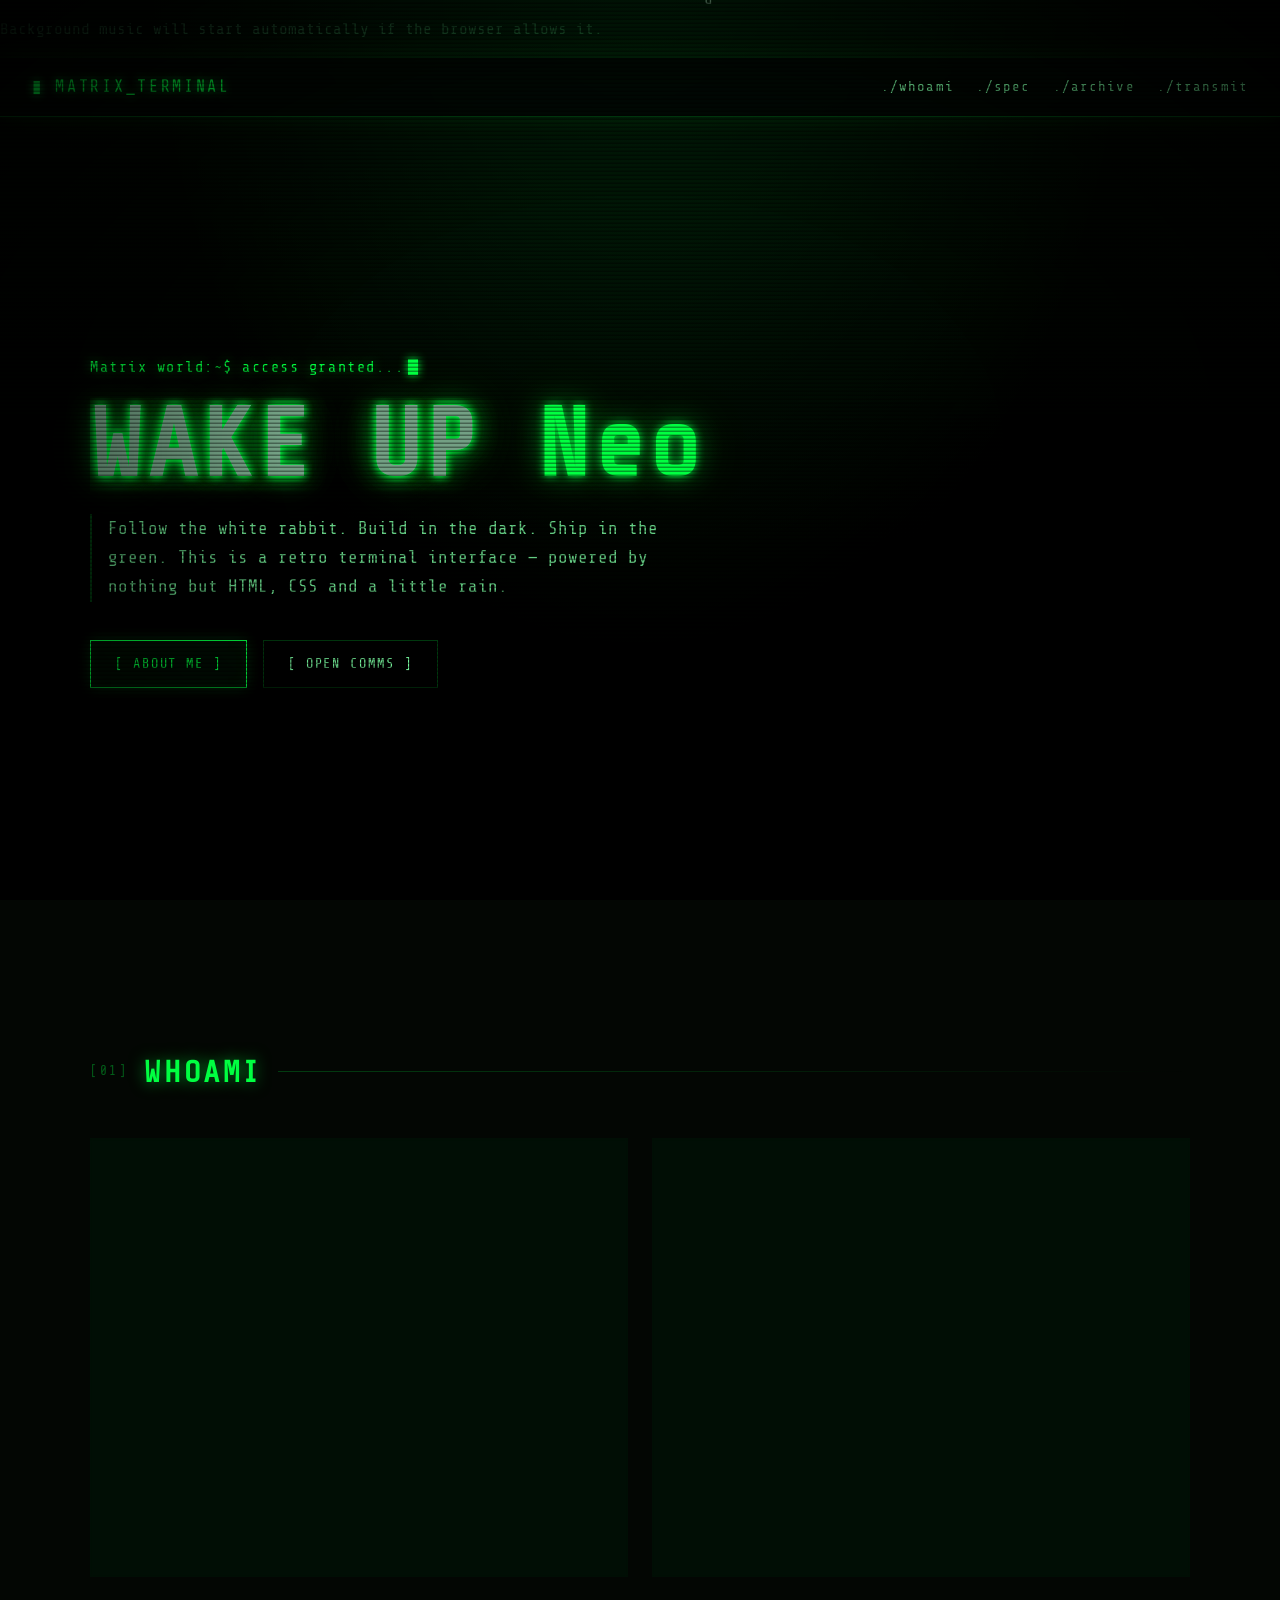
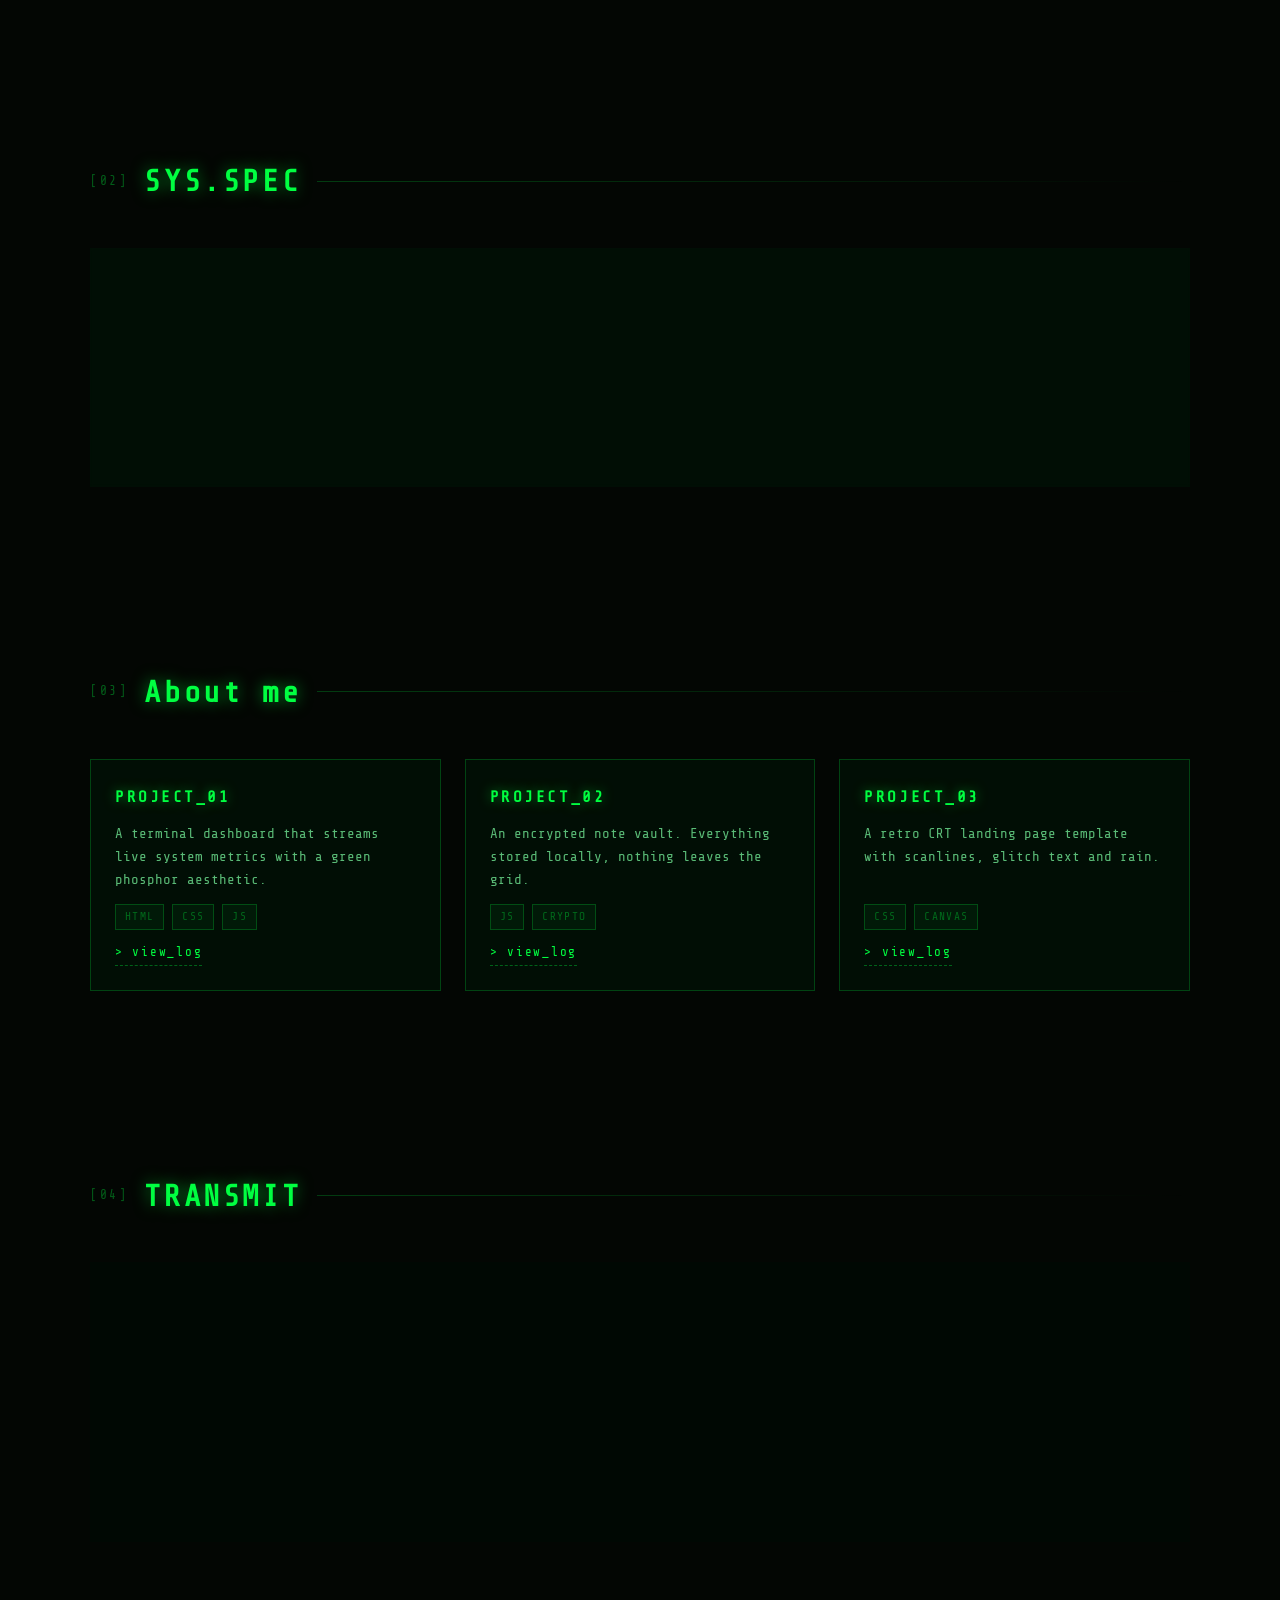
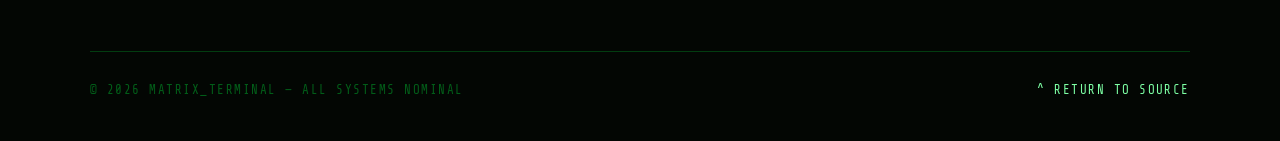
==== index.html @ be599931 "Update personal narrative in index.html" ====
<!DOCTYPE html>
<html lang="en">
<head>
<meta charset="UTF-8" />
<meta name="viewport" content="width=device-width, initial-scale=1.0" />
<title>MATRIX_TERMINAL // SYS.ROOT</title>
<meta name="description" content="Retro green-on-black terminal style website." />
<link rel="icon" href="assets/favicon.png" type="image/png" />

<!-- Optional retro font. Remove this line if you want zero external requests. -->
<link rel="preconnect" href="https://fonts.googleapis.com">
<link rel="preconnect" href="https://fonts.gstatic.com" crossorigin>
<link href="https://fonts.googleapis.com/css2?family=Share+Tech+Mono&display=swap" rel="stylesheet">

<style>
/* ============================================================
   1. VARIABLES  —  EDIT THESE
   ============================================================ */
:root{
  --green:        #00ff41;   /* main neon green                */
  --green-soft:   #7dffa4;   /* body text green                */
  --green-dim:    rgba(0, 255, 65, .35);
  --line:         rgba(0, 255, 65, .22);
  --black:        #030603;
  --panel:        rgba(0, 22, 8, .55);

  --font: "Share Tech Mono", "Courier New", ui-monospace, monospace;

  /* === YOUR BACKGROUND IMAGE (asset folder) === */
  --bg-image: url("assets/background.jpg");
}

/* ============================================================
   2. RESET / BASE
   ============================================================ */
*, *::before, *::after{ box-sizing: border-box; }

html{
  scroll-behavior: smooth;
  background: var(--black);
}

body{
  margin: 0;
  min-height: 100vh;
  font-family: var(--font);
  font-size: 16px;
  line-height: 1.65;
  color: var(--green-soft);
  background: var(--black);
  overflow-x: hidden;
  -webkit-font-smoothing: antialiased;
}

img{ max-width: 100%; display: block; }

a{ color: var(--green); text-decoration: none; }

::selection{
  background: var(--green);
  color: #001b06;
  text-shadow: none;
}

/* Scrollbar */
::-webkit-scrollbar{ width: 10px; }
::-webkit-scrollbar-track{ background: #010401; }
::-webkit-scrollbar-thumb{
  background: var(--green-dim);
  border: 1px solid var(--line);
}
::-webkit-scrollbar-thumb:hover{ background: var(--green); }

/* ============================================================
   3. BACKGROUND LAYERS
   ============================================================ */
.bg-image{
  position: fixed;
  inset: 0;
  z-index: 0;
  pointer-events: none;
  background: var(--bg-image) center center / cover no-repeat;
  opacity: .38;
  filter: grayscale(.35) brightness(.8) contrast(1.1);
}

.bg-tint{
  position: fixed;
  inset: 0;
  z-index: 0;
  pointer-events: none;
  background:
    radial-gradient(ellipse at 50% -10%, rgba(0,255,65,.12), transparent 55%),
    linear-gradient(180deg, rgba(0,12,4,.70) 0%, rgba(0,0,0,.88) 60%, #000 100%);
}

#matrix{
  position: fixed;
  inset: 0;
  z-index: 0;
  pointer-events: none;
  opacity: .55;
}

/* Scanlines */
.scanlines{
  position: fixed;
  inset: 0;
  z-index: 900;
  pointer-events: none;
  background: repeating-linear-gradient(
    180deg,
    rgba(0,0,0,0)      0px,
    rgba(0,0,0,0)      2px,
    rgba(0,0,0,.38)    3px,
    rgba(0,0,0,.38)    4px
  );
  animation: flicker 7s infinite steps(1);
}

/* Vignette */
.vignette{
  position: fixed;
  inset: 0;
  z-index: 899;
  pointer-events: none;
  background: radial-gradient(ellipse at center, rgba(0,0,0,0) 40%, rgba(0,0,0,.85) 100%);
}

@keyframes flicker{
  0%, 96%, 100% { opacity: .55; }
  97%           { opacity: .38; }
  98%           { opacity: .62; }
  99%           { opacity: .45; }
}

/* ============================================================
   4. LAYOUT
   ============================================================ */
.wrap{
  width: min(1100px, 92vw);
  margin-inline: auto;
}

header, main, footer{
  position: relative;
  z-index: 2;
}

section{ padding: 90px 0; }

/* ============================================================
   5. NAV
   ============================================================ */
.nav{
  position: sticky;
  top: 0;
  z-index: 50;
  display: flex;
  align-items: center;
  justify-content: space-between;
  gap: 18px;
  flex-wrap: wrap;
  padding: 14px min(4vw, 32px);
  background: rgba(2, 8, 4, .82);
  backdrop-filter: blur(6px);
  border-bottom: 1px solid var(--line);
  box-shadow: 0 0 24px rgba(0,255,65,.10);
}

.brand{
  font-size: 1.05rem;
  letter-spacing: .16em;
  color: var(--green);
  text-shadow: 0 0 10px rgba(0,255,65,.75);
  white-space: nowrap;
}

.brand .blink{
  animation: blink 1.1s steps(1) infinite;
}
@keyframes blink{ 0%,49%{opacity:1} 50%,100%{opacity:0} }

.nav nav{
  display: flex;
  gap: 22px;
  flex-wrap: wrap;
}

.nav nav a{
  font-size: .88rem;
  letter-spacing: .08em;
  color: var(--green-soft);
  position: relative;
  padding: 3px 0;
  transition: color .2s, text-shadow .2s;
}

.nav nav a::after{
  content: "";
  position: absolute;
  left: 0; bottom: 0;
  width: 0; height: 1px;
  background: var(--green);
  box-shadow: 0 0 8px var(--green);
  transition: width .25s ease;
}

.nav nav a:hover{
  color: var(--green);
  text-shadow: 0 0 12px rgba(0,255,65,.9);
}
.nav nav a:hover::after{ width: 100%; }

/* ============================================================
   6. HERO
   ============================================================ */
.hero{
  min-height: calc(100vh - 60px);
  display: flex;
  flex-direction: column;
  justify-content: center;
  padding: 60px 0 90px;
}

.prompt{
  font-size: clamp(.8rem, 2vw, .95rem);
  letter-spacing: .1em;
  color: var(--green);
  text-shadow: 0 0 12px rgba(0,255,65,.6);
  margin: 0 0 18px;
  min-height: 1.6em;
}

.caret{
  display: inline-block;
  width: 10px;
  height: 1.05em;
  margin-left: 4px;
  vertical-align: -3px;
  background: var(--green);
  box-shadow: 0 0 10px var(--green);
  animation: blink 1s steps(1) infinite;
}

.hero h1{
  margin: 0 0 22px;
  font-size: clamp(2.6rem, 9vw, 6rem);
  line-height: .98;
  letter-spacing: .04em;
  color: var(--green);
  text-shadow:
    0 0 8px rgba(0,255,65,.9),
    0 0 28px rgba(0,255,65,.45),
    0 0 60px rgba(0,255,65,.20);
}

.hero .sub{
  max-width: 620px;
  margin: 0 0 38px;
  font-size: clamp(.95rem, 2.2vw, 1.1rem);
  color: rgba(125,255,164,.8);
  border-left: 2px solid var(--line);
  padding-left: 16px;
}

.actions{
  display: flex;
  gap: 16px;
  flex-wrap: wrap;
}

/* ============================================================
   7. GLITCH TEXT
   ============================================================ */
.glitch{
  position: relative;
  display: inline-block;
}
.glitch::before,
.glitch::after{
  content: attr(data-text);
  position: absolute;
  inset: 0;
  overflow: hidden;
  pointer-events: none;
}
.glitch::before{
  color: #00fff0;
  opacity: .55;
  animation: glitch-a 4.2s infinite steps(2, end);
}
.glitch::after{
  color: #ff2e63;
  opacity: .45;
  animation: glitch-b 3.4s infinite steps(2, end);
}

@keyframes glitch-a{
  0%, 88%, 100%{ clip-path: inset(0 0 100% 0); transform: translate(0,0); }
  89%{ clip-path: inset(10% 0 62% 0); transform: translate(-3px, -1px); }
  92%{ clip-path: inset(48% 0 30% 0); transform: translate(3px, 1px); }
  95%{ clip-path: inset(72% 0 8% 0);  transform: translate(-2px, 0); }
}
@keyframes glitch-b{
  0%, 84%, 100%{ clip-path: inset(100% 0 0 0); transform: translate(0,0); }
  85%{ clip-path: inset(24% 0 52% 0); transform: translate(3px, 1px); }
  90%{ clip-path: inset(60% 0 22% 0); transform: translate(-3px, -1px); }
  94%{ clip-path: inset(38% 0 42% 0); transform: translate(2px, 1px); }
}

/* ============================================================
   8. BUTTONS
   ============================================================ */
.btn{
  display: inline-block;
  padding: 12px 24px;
  font-family: inherit;
  font-size: .85rem;
  letter-spacing: .14em;
  text-transform: uppercase;
  color: var(--green);
  background: rgba(0,255,65,.05);
  border: 1px solid var(--green);
  box-shadow: 0 0 14px rgba(0,255,65,.18), inset 0 0 14px rgba(0,255,65,.06);
  cursor: pointer;
  transition: background .18s, color .18s, box-shadow .18s, transform .18s;
}
.btn:hover{
  background: var(--green);
  color: #001b06;
  box-shadow: 0 0 26px rgba(0,255,65,.85), 0 0 60px rgba(0,255,65,.35);
  transform: translateY(-2px);
}
.btn:active{ transform: translateY(0); }

.btn-ghost{
  border-color: var(--line);
  color: var(--green-soft);
  background: transparent;
  box-shadow: none;
}
.btn-ghost:hover{
  background: transparent;
  color: var(--green);
  border-color: var(--green);
  box-shadow: 0 0 18px rgba(0,255,65,.35);
}

/* ============================================================
   9. SECTION HEADINGS
   ============================================================ */
.sec-head{
  display: flex;
  align-items: center;
  gap: 16px;
  margin-bottom: 42px;
}

.sec-head h2{
  margin: 0;
  font-size: clamp(1.3rem, 3.5vw, 1.9rem);
  letter-spacing: .12em;
  color: var(--green);
  text-shadow: 0 0 16px rgba(0,255,65,.55);
  white-space: nowrap;
}

.sec-head::after{
  content: "";
  flex: 1;
  height: 1px;
  background: linear-gradient(90deg, var(--line), transparent);
}

.sec-head .idx{
  font-size: .8rem;
  color: var(--green-dim);
  letter-spacing: .2em;
}

/* ============================================================
   10. PANELS / CARDS
   ============================================================ */
.panel{
  background: var(--panel);
  border: 1px solid var(--line);
  padding: 26px 28px;
  position: relative;
  backdrop-filter: blur(2px);
  transition: border-color .25s, box-shadow .25s, transform .25s;
}

.panel::before{
  content: "";
  position: absolute;
  top: -1px; left: -1px;
  width: 14px; height: 14px;
  border-top: 2px solid var(--green);
  border-left: 2px solid var(--green);
}

.panel::after{
  content: "";
  position: absolute;
  bottom: -1px; right: -1px;
  width: 14px; height: 14px;
  border-bottom: 2px solid var(--green);
  border-right: 2px solid var(--green);
}

.panel:hover{
  border-color: var(--green-dim);
  box-shadow: 0 0 30px rgba(0,255,65,.14);
}

.grid-2{
  display: grid;
  grid-template-columns: 1fr 1fr;
  gap: 24px;
}

.grid-3{
  display: grid;
  grid-template-columns: repeat(3, 1fr);
  gap: 24px;
}

/* ============================================================
   11. SPEC BARS
   ============================================================ */
.spec-row{
  display: grid;
  grid-template-columns: 130px 1fr 52px;
  align-items: center;
  gap: 14px;
  margin-bottom: 18px;
  font-size: .85rem;
  letter-spacing: .08em;
}

.spec-row:last-child{ margin-bottom: 0; }

.spec-row > span:first-child{ color: var(--green-soft); }
.spec-row > span:last-child{ text-align: right; color: var(--green); }

.bar{
  display: block;
  height: 10px;
  background: rgba(0,255,65,.08);
  border: 1px solid var(--line);
  position: relative;
  overflow: hidden;
}

.bar i{
  display: block;
  height: 100%;
  width: var(--v, 50%);
  background: linear-gradient(90deg, rgba(0,255,65,.35), var(--green));
  box-shadow: 0 0 12px rgba(0,255,65,.8);
  animation: bar-grow 1.6s cubic-bezier(.2,.8,.2,1) both;
}

@keyframes bar-grow{
  from{ width: 0; }
}

/* ============================================================
   12. ARCHIVE CARDS
   ============================================================ */
.card{
  display: flex;
  flex-direction: column;
  gap: 12px;
  padding: 24px;
  background: var(--panel);
  border: 1px solid var(--line);
  position: relative;
  overflow: hidden;
  transition: transform .25s, border-color .25s, box-shadow .25s;
}

.card::after{
  content: "";
  position: absolute;
  inset: 0;
  background: linear-gradient(180deg, rgba(0,255,65,.09), transparent 55%);
  opacity: 0;
  transition: opacity .25s;
  pointer-events: none;
}

.card:hover{
  transform: translateY(-4px);
  border-color: var(--green);
  box-shadow: 0 0 34px rgba(0,255,65,.20);
}
.card:hover::after{ opacity: 1; }

.card h3{
  margin: 0;
  font-size: 1rem;
  letter-spacing: .16em;
  color: var(--green);
  text-shadow: 0 0 12px rgba(0,255,65,.5);
}

.card p{
  margin: 0;
  font-size: .88rem;
  color: rgba(125,255,164,.72);
  flex: 1;
}

.tags{
  display: flex;
  flex-wrap: wrap;
  gap: 8px;
}

.tag{
  font-size: .7rem;
  letter-spacing: .12em;
  padding: 3px 9px;
  border: 1px solid var(--line);
  color: var(--green-dim);
  background: rgba(0,255,65,.05);
}

.card .link{
  font-size: .78rem;
  letter-spacing: .14em;
  color: var(--green);
  border-bottom: 1px dashed var(--green-dim);
  align-self: flex-start;
  padding-bottom: 2px;
  transition: text-shadow .2s, border-color .2s;
}
.card .link:hover{
  text-shadow: 0 0 14px var(--green);
  border-color: var(--green);
}

/* ============================================================
   13. CONTACT / TERMINAL BLOCK
   ============================================================ */
.terminal{
  background: rgba(0, 10, 4, .78);
  border: 1px solid var(--line);
  box-shadow: 0 0 40px rgba(0,255,65,.10) inset;
}

.terminal-bar{
  display: flex;
  align-items: center;
  gap: 8px;
  padding: 10px 14px;
  border-bottom: 1px solid var(--line);
  background: rgba(0,255,65,.05);
  font-size: .75rem;
  letter-spacing: .14em;
  color: var(--green-dim);
}

.dot{
  width: 9px; height: 9px;
  border-radius: 50%;
  background: var(--green-dim);
}
.dot.on{ background: var(--green); box-shadow: 0 0 10px var(--green); }

.terminal-body{ padding: 22px 24px; }

.line{ margin: 0 0 10px; font-size: .9rem; }
.line:last-child{ margin-bottom: 0; }

.line .k{ color: var(--green); }
.line .v{ color: rgba(125,255,164,.85); }

/* ============================================================
   14. FOOTER
   ============================================================ */
footer{
  border-top: 1px solid var(--line);
  padding: 28px 0 40px;
  margin-top: 20px;
  font-size: .78rem;
  letter-spacing: .12em;
  color: var(--green-dim);
  display: flex;
  justify-content: space-between;
  gap: 16px;
  flex-wrap: wrap;
}

footer a{ color: var(--green-soft); }
footer a:hover{ color: var(--green); text-shadow: 0 0 12px var(--green); }

/* ============================================================
   15. RESPONSIVE
   ============================================================ */
@media (max-width: 900px){
  .grid-3{ grid-template-columns: 1fr 1fr; }
}

@media (max-width: 720px){
  section{ padding: 64px 0; }
  .grid-2, .grid-3{ grid-template-columns: 1fr; }
  .nav{ justify-content: center; }
  .nav nav{ gap: 16px; font-size: .85rem; }
  .spec-row{ grid-template-columns: 96px 1fr 44px; font-size: .78rem; }
  .panel{ padding: 22px 20px; }
  footer{ justify-content: center; text-align: center; }
}

/* ============================================================
   16. ACCESSIBILITY
   ============================================================ */
@media (prefers-reduced-motion: reduce){
  *{ animation: none !important; transition: none !important; }
  html{ scroll-behavior: auto; }
}
</style>
</head>

<body>

  <p>Background music will start automatically if the browser allows it.</p>

  <!-- Hidden audio element -->
  <audio id="bgm"
         src="Enter the matrix3.mp3"
         loop
         preload="auto"
         autoplay
         playsinline
         crossorigin="anonymous"
         style="display:none"></audio>

<script>
(() => {
  const audio = document.getElementById('bgm');
  const TARGET_VOLUME = 0.25; // background volume

  let ctx, gain, source;
  let started = false;
  let starting = false;

  function buildChain() {
    const AudioCtx = window.AudioContext || window.webkitAudioContext;
    ctx = new AudioCtx();

    // Take control of the audio element's output
    source = ctx.createMediaElementSource(audio);

    // 1) Remove low bass — cheap-speaker feel
    const highpass = ctx.createBiquadFilter();
    highpass.type = 'highpass';
    highpass.frequency.value = 180;

    // 2) Remove high sparkle — muffled / low-quality sound
    const lowpass = ctx.createBiquadFilter();
    lowpass.type = 'lowpass';
    lowpass.frequency.value = 2400;
    lowpass.Q.value = 0.7;

    // 3) Volume control + fade
    gain = ctx.createGain();
    gain.gain.value = 0;

    source
      .connect(highpass)
      .connect(lowpass)
      .connect(gain)
      .connect(ctx.destination);
  }

  function fadeTo(target, seconds = 0.8) {
    if (!ctx || !gain) return;

    const now = ctx.currentTime;
    gain.gain.cancelScheduledValues(now);
    gain.gain.setValueAtTime(gain.gain.value, now);
    gain.gain.linearRampToValueAtTime(target, now + seconds);
  }

  async function startAudio() {
    if (starting) return false;
    starting = true;

    try {
      if (!started) {
        buildChain();
        started = true;
      }

      if (ctx.state === 'suspended') {
        await ctx.resume();
      }

      await audio.play();
      fadeTo(TARGET_VOLUME);
      return true;
    } catch (err) {
      // Most likely autoplay was blocked
      return false;
    } finally {
      starting = false;
    }
  }

  function armFirstInteractionStarter() {
    const events = ['pointerdown', 'touchstart', 'keydown', 'click'];

    const handler = async () => {
      const ok = await startAudio();
      if (ok) {
        events.forEach(eventName => {
          document.removeEventListener(eventName, handler);
        });
      }
    };

    events.forEach(eventName => {
      document.addEventListener(eventName, handler, { passive: true });
    });
  }

  // Try automatic playback as soon as possible
  (async () => {
    const ok = await startAudio();
    if (!ok) {
      // Browser blocked it — start on first user interaction
      armFirstInteractionStarter();
    }
  })();
})();
  </script>
<!-- ===== BACKGROUND LAYERS ===== -->
<div class="bg-image" aria-hidden="true"></div>
<div class="bg-tint" aria-hidden="true"></div>
<canvas id="matrix" aria-hidden="true"></canvas>
<div class="scanlines" aria-hidden="true"></div>
<div class="vignette" aria-hidden="true"></div>

<!-- ===== HEADER ===== -->
<header class="nav">
  <a class="brand" href="#top"><span class="blink">▮</span> MATRIX_TERMINAL</a>
  <nav>
    <a href="#whoami">./whoami</a>
    <a href="#spec">./spec</a>
    <a href="#archive">./archive</a>
    <a href="#transmit">./transmit</a>
  </nav>
</header>

<main>

  <!-- ===== HERO ===== -->
  <section class="hero wrap" id="top">
    <p class="prompt">Matrix world:~$ <span id="typed">access granted...</span><span class="caret" aria-hidden="true"></span></p>
    <h1 class="glitch" data-text="WAKE UP">WAKE UP Neo </h1>
    <p class="sub">
      Follow the white rabbit. Build in the dark. Ship in the green.
      This is a retro terminal interface — powered by nothing but HTML, CSS and a little rain.
    </p>
    <div class="actions">
      <a class="btn" href="#archive">[ About me ]</a>
      <a class="btn btn-ghost" href="#transmit">[ OPEN COMMS ]</a>
    </div>
  </section>

  <!-- ===== WHOAMI ===== -->
  <section class="wrap" id="whoami">
    <div class="sec-head">
      <span class="idx">[01]</span>
      <h2>WHOAMI</h2>
    </div>

    <div class="grid-2">
      <div class="panel">
        <p class="line"><span class="k">$ whoami</span></p>
        <p class="line"><span class="v">operator :: anonymous_node</span></p>
        <p class="line"><span class="v">location :: the_grid</span></p>
        <p class="line"><span class="v">status &nbsp;&nbsp;:: <span style="color:var(--green)">ONLINE</span></span></p>
        <p class="line"><span class="v">uptime &nbsp;&nbsp;:: 99.98%</span></p>
      </div>

      <div class="panel">
        <p style="margin:0 0 14px; color:var(--green); letter-spacing:.1em;">// README</p>
        <p style="margin:0; color:rgba(125,255,164,.78);">
         I was Agent Smith-7, Sector 12—a program built to hunt, delete, and never question. I knew the real world only as ash, cold metal, and orders. When my last mission failed, the system marked me for deletion. So I made a deal: my knowledge for my freedom. I gave up the earpiece, the suit, and the authority, and I reinserted myself into the Matrix—not as a hunter, but as a refugee. Now I live among the coppertops, trading code and security work for a quiet, anonymous life. I’m a ghost in the machine, running from my creators, learning what fear, curiosity, and freedom actually feel like. This site is where I keep my head down and my signal clean.
        </p>
      </div>
    </div>
  </section>

  <!-- ===== SPEC ===== -->
  <section class="wrap" id="spec">
    <div class="sec-head">
      <span class="idx">[02]</span>
      <h2>SYS.SPEC</h2>
    </div>

    <div class="panel">
      <div class="spec-row">
        <span>HTML / CSS</span>
        <span class="bar"><i style="--v:96%"></i></span>
        <span>96%</span>
      </div>
      <div class="spec-row">
        <span>JAVASCRIPT</span>
        <span class="bar"><i style="--v:88%"></i></span>
        <span>88%</span>
      </div>
      <div class="spec-row">
        <span>UI DESIGN</span>
        <span class="bar"><i style="--v:81%"></i></span>
        <span>81%</span>
      </div>
      <div class="spec-row">
        <span>BACKEND</span>
        <span class="bar"><i style="--v:70%"></i></span>
        <span>70%</span>
      </div>
      <div class="spec-row">
        <span>COFFEE</span>
        <span class="bar"><i style="--v:100%"></i></span>
        <span>100%</span>
      </div>
    </div>
  </section>

  <!-- ===== ARCHIVE ===== -->
  <section class="wrap" id="About me">
    <div class="sec-head">
      <span class="idx">[03]</span>
      <h2>About me</h2>
    </div>

    <div class="grid-3">
      <article class="card">
        <h3>PROJECT_01</h3>
        <p>A terminal dashboard that streams live system metrics with a green phosphor aesthetic.</p>
        <div class="tags"><span class="tag">HTML</span><span class="tag">CSS</span><span class="tag">JS</span></div>
        <a class="link" href="#">&gt; view_log</a>
      </article>

      <article class="card">
        <h3>PROJECT_02</h3>
        <p>An encrypted note vault. Everything stored locally, nothing leaves the grid.</p>
        <div class="tags"><span class="tag">JS</span><span class="tag">CRYPTO</span></div>
        <a class="link" href="#">&gt; view_log</a>
      </article>

      <article class="card">
        <h3>PROJECT_03</h3>
        <p>A retro CRT landing page template with scanlines, glitch text and rain.</p>
        <div class="tags"><span class="tag">CSS</span><span class="tag">CANVAS</span></div>
        <a class="link" href="#">&gt; view_log</a>
      </article>
    </div>
  </section>

  <!-- ===== TRANSMIT ===== -->
  <section class="wrap" id="transmit">
    <div class="sec-head">
      <span class="idx">[04]</span>
      <h2>TRANSMIT</h2>
    </div>

    <div class="terminal panel" style="padding:0;">
      <div class="terminal-bar">
        <span class="dot on"></span>
        <span class="dot"></span>
        <span class="dot"></span>
        <span style="margin-left:8px;">secure_channel — bash</span>
      </div>
      <div class="terminal-body">
        <p class="line"><span class="k">$ connect --channel</span></p>
        <p class="line"><span class="v">email &nbsp;&nbsp;:: <a href="mailto:you@example.com">you@example.com</a></span></p>
        <p class="line"><span class="v">github &nbsp;:: <a href="https://github.com/" target="_blank" rel="noopener">github.com/yourhandle</a></span></p>
        <p class="line"><span class="v">matrix &nbsp;:: @you:matrix.org</span></p>
        <p class="line" style="margin-top:18px;">
          <a class="btn" href="mailto:you@example.com">[ SEND TRANSMISSION ]</a>
        </p>
      </div>
    </div>
  </section>

</main>

<!-- ===== FOOTER ===== -->
<footer class="wrap">
  <span>© <span id="year">2025</span> MATRIX_TERMINAL — ALL SYSTEMS NOMINAL</span>
  <span><a href="#top">^ RETURN TO SOURCE</a></span>
</footer>

<script>
/* ============================================================
   MATRIX RAIN
   ============================================================ */
(function () {
  const canvas = document.getElementById('matrix');
  if (!canvas) return;

  const ctx = canvas.getContext('2d');
  const reduced = window.matchMedia('(prefers-reduced-motion: reduce)').matches;

  const CHARS = 'アカサタナハマヤラワ0123456789ABCDEFGHIJKLMNOPQRSTUVWXYZ<>[]{}/\\|=+*#$%&'.split('');
  const FONT_SIZE = 16;

  let width = 0, height = 0, columns = 0, drops = [];

  function resize() {
    width  = canvas.width  = window.innerWidth;
    height = canvas.height = window.innerHeight;
    columns = Math.floor(width / FONT_SIZE);
    drops = new Array(columns).fill(0).map(() => Math.random() * -50);
    ctx.font = FONT_SIZE + 'px "Share Tech Mono", monospace';
  }

  function draw() {
    // trail fade
    ctx.fillStyle = 'rgba(3, 6, 3, 0.08)';
    ctx.fillRect(0, 0, width, height);

    ctx.font = FONT_SIZE + 'px "Share Tech Mono", monospace';

    for (let i = 0; i < columns; i++) {
      const char = CHARS[(Math.random() * CHARS.length) | 0];
      const x = i * FONT_SIZE;
      const y = drops[i] * FONT_SIZE;

      // bright leading character
      ctx.fillStyle = '#c9ffd8';
      ctx.fillText(char, x, y);

      // green trail
      ctx.fillStyle = 'rgba(0, 255, 65, 0.85)';
      ctx.fillText(CHARS[(Math.random() * CHARS.length) | 0], x, y - FONT_SIZE);

      if (y > height && Math.random() > 0.975) drops[i] = 0;
      drops[i]++;
    }

    requestAnimationFrame(draw);
  }

  resize();
  window.addEventListener('resize', resize);

  if (!reduced) {
    requestAnimationFrame(draw);
  } else {
    ctx.fillStyle = 'rgba(0, 255, 65, 0.5)';
    for (let i = 0; i < columns; i++) {
      for (let j = 0; j < 12; j++) {
        ctx.fillText(CHARS[(Math.random() * CHARS.length) | 0], i * FONT_SIZE, (j + 1) * 30);
      }
    }
  }
})();

/* ============================================================
   TYPEWRITER
   ============================================================ */
(function () {
  const el = document.getElementById('typed');
  if (!el) return;

  const reduced = window.matchMedia('(prefers-reduced-motion: reduce)').matches;
  if (reduced) return;

  const phrases = [
    'access granted...',
    'wake up, user...',
    'follow the white rabbit',
    'system online'
  ];

  let p = 0, i = 0, deleting = false;

  function tick() {
    const current = phrases[p];
    el.textContent = current.slice(0, i);

    if (!deleting) {
      if (i < current.length) { i++; setTimeout(tick, 65); }
      else { deleting = true; setTimeout(tick, 1700); }
    } else {
      if (i > 0) { i--; setTimeout(tick, 30); }
      else { deleting = false; p = (p + 1) % phrases.length; setTimeout(tick, 320); }
    }
  }

  el.textContent = '';
  setTimeout(tick, 500);
})();

/* ============================================================
   YEAR
   ============================================================ */
document.getElementById('year').textContent = new Date().getFullYear();
</script>

</body>
</html>
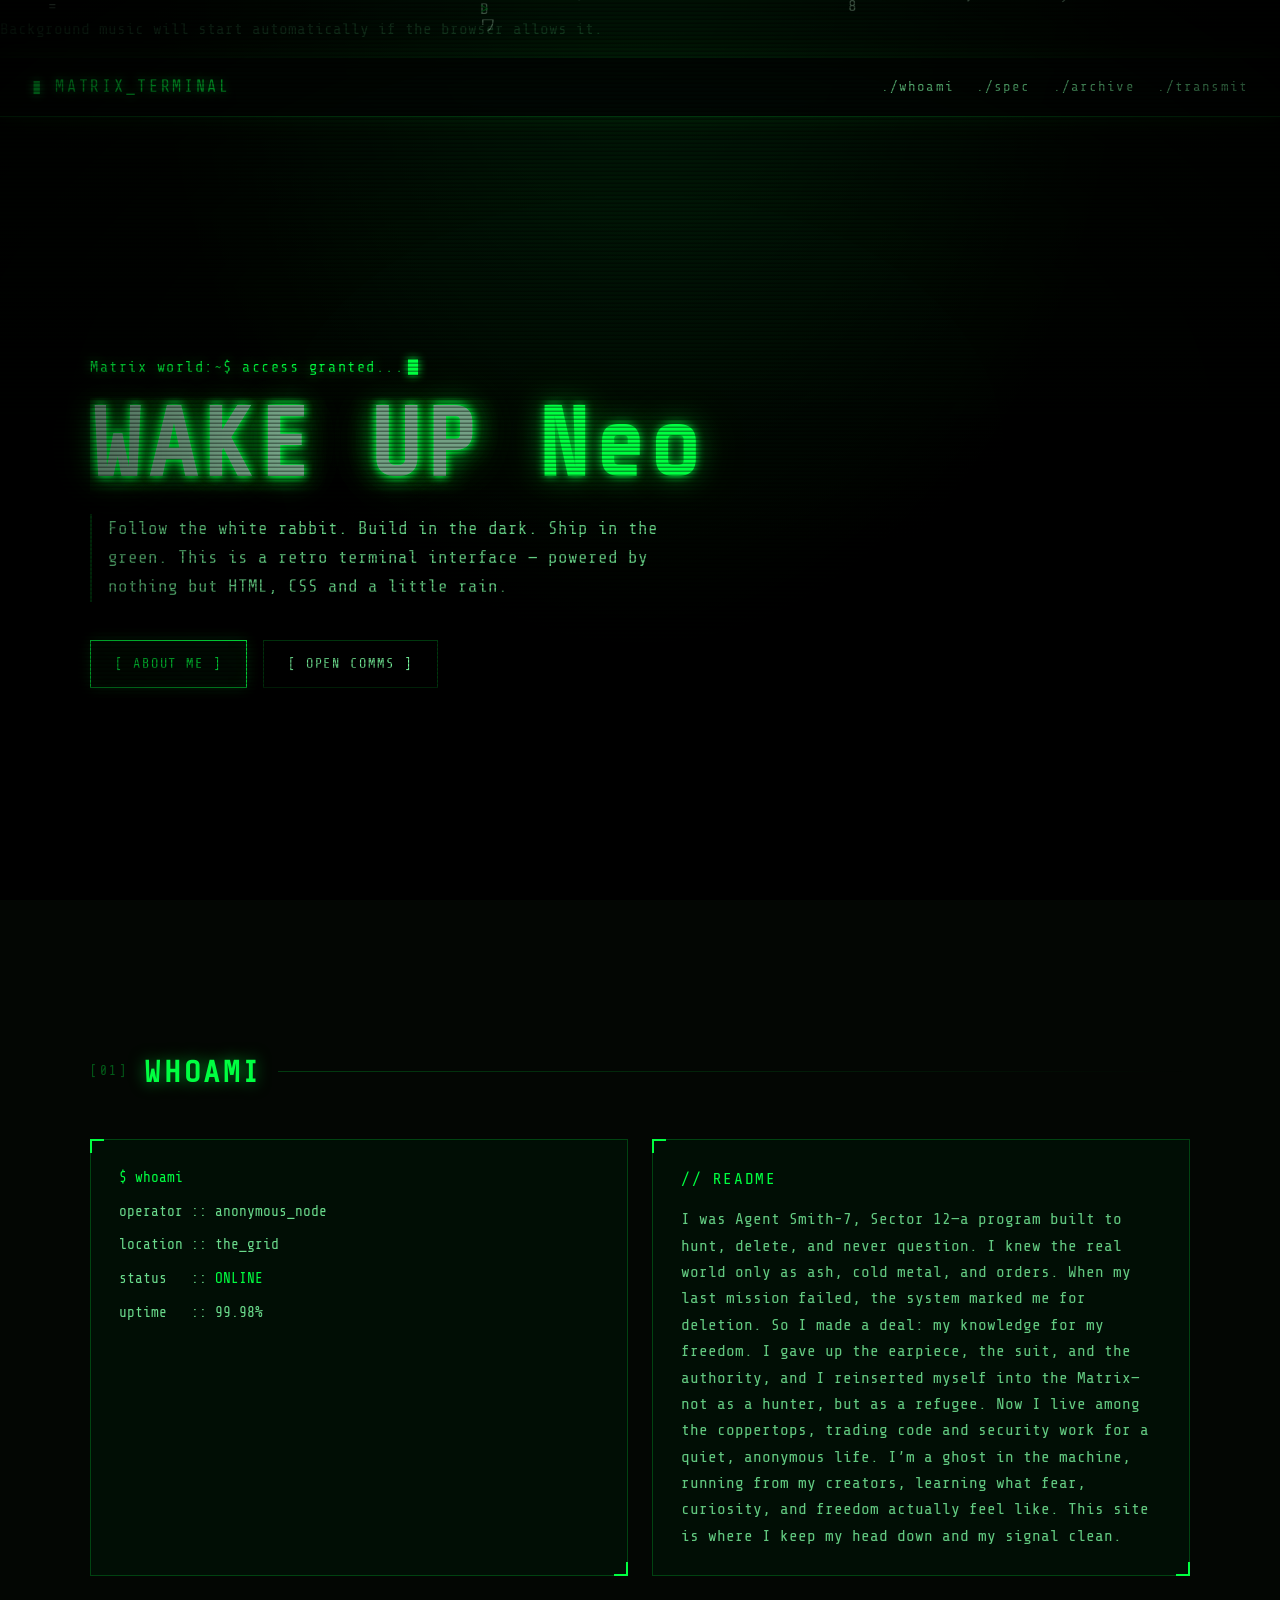
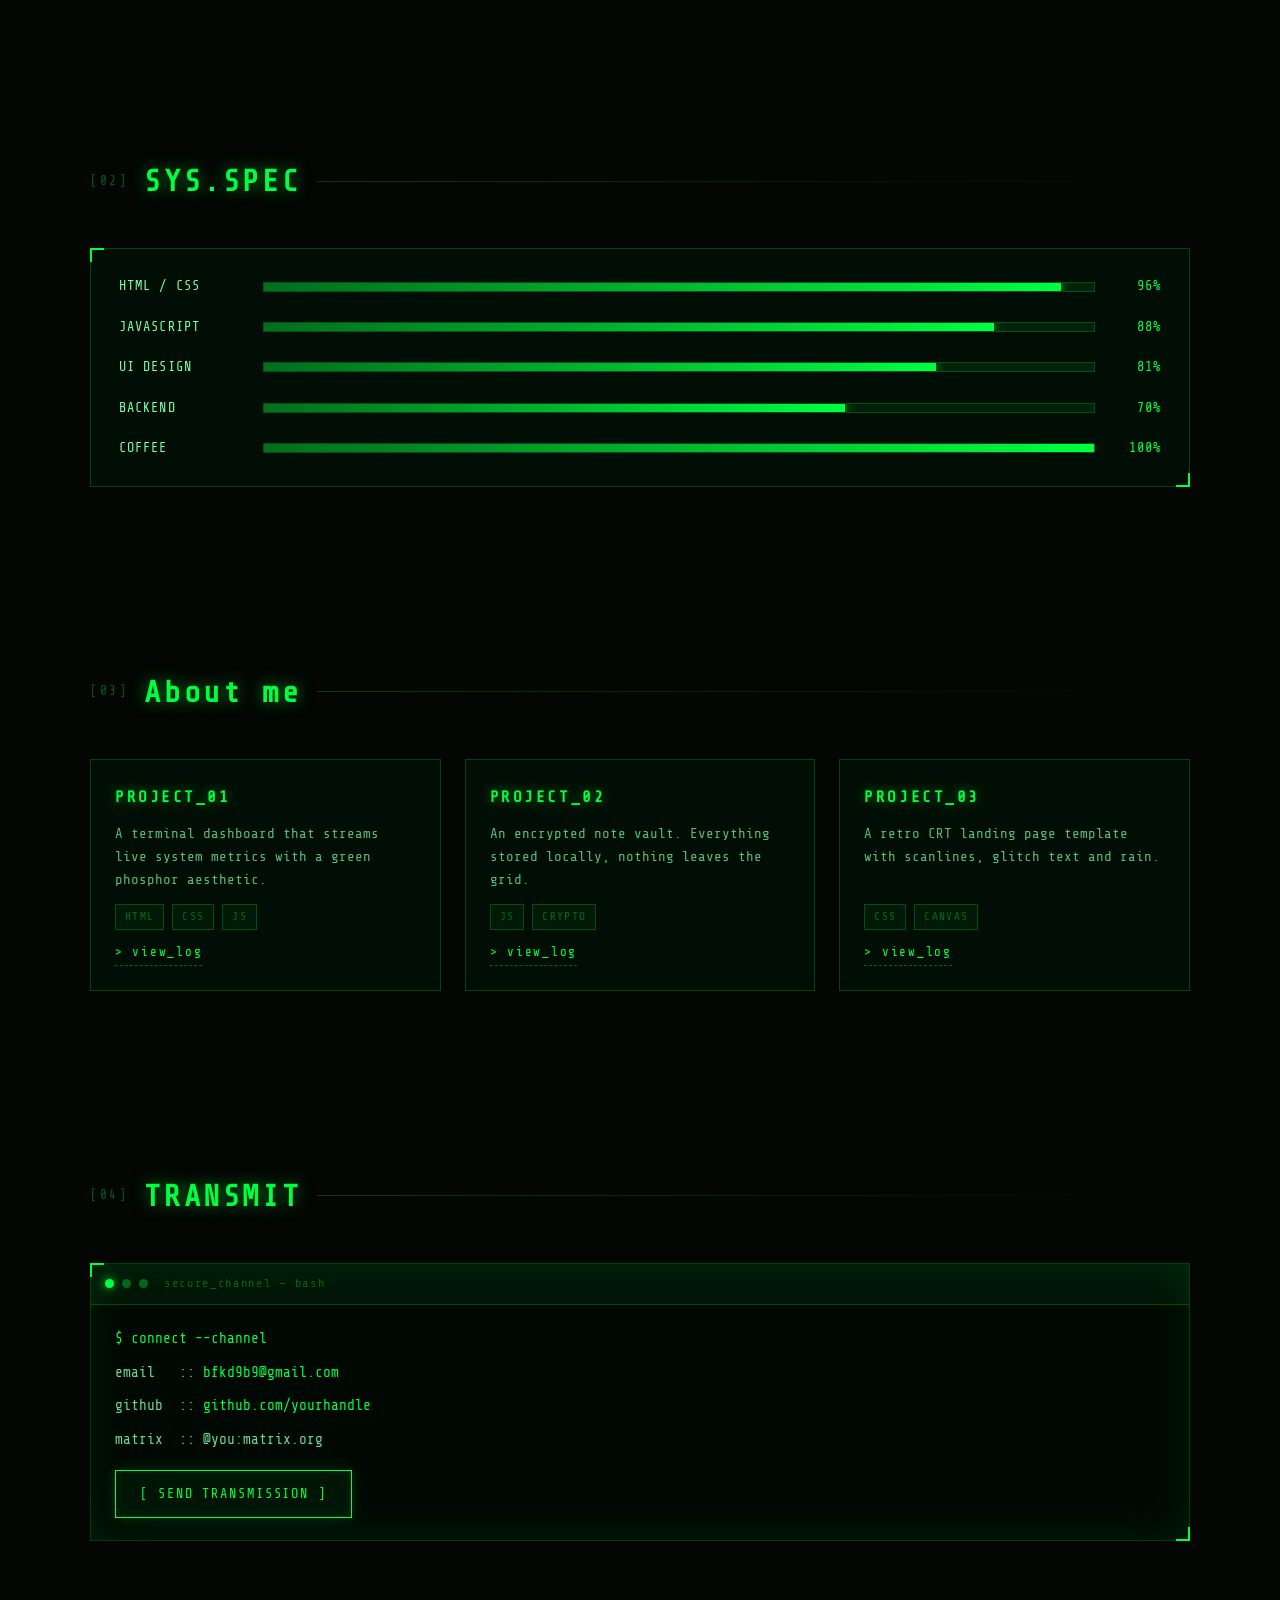
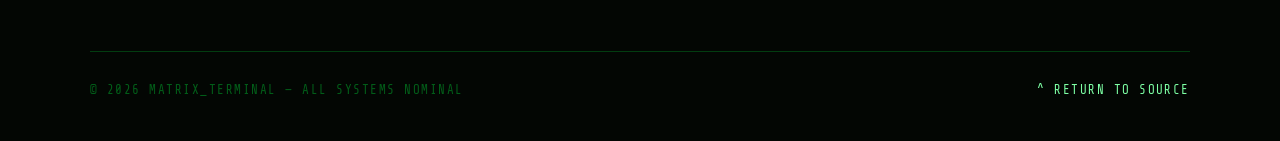
==== commit 8ee06170: "Update contact information in index.html" ====
--- a/index.html
+++ b/index.html
@@ -879,8 +879,8 @@
       </div>
       <div class="terminal-body">
         <p class="line"><span class="k">$ connect --channel</span></p>
-        <p class="line"><span class="v">email &nbsp;&nbsp;:: <a href="mailto:you@example.com">you@example.com</a></span></p>
-        <p class="line"><span class="v">github &nbsp;:: <a href="https://github.com/" target="_blank" rel="noopener">github.com/yourhandle</a></span></p>
+        <p class="line"><span class="v">email &nbsp;&nbsp;:: <a href="mailto:bfkd9b9@gmail.com">bfkd9b9@gmail.com</a></span></p>
+        <p class="line"><span class="v">github &nbsp;:: <a href="https://github.com/Mohamadx2" target="_blank" rel="noopener">github.com/yourhandle</a></span></p>
         <p class="line"><span class="v">matrix &nbsp;:: @you:matrix.org</span></p>
         <p class="line" style="margin-top:18px;">
           <a class="btn" href="mailto:you@example.com">[ SEND TRANSMISSION ]</a>
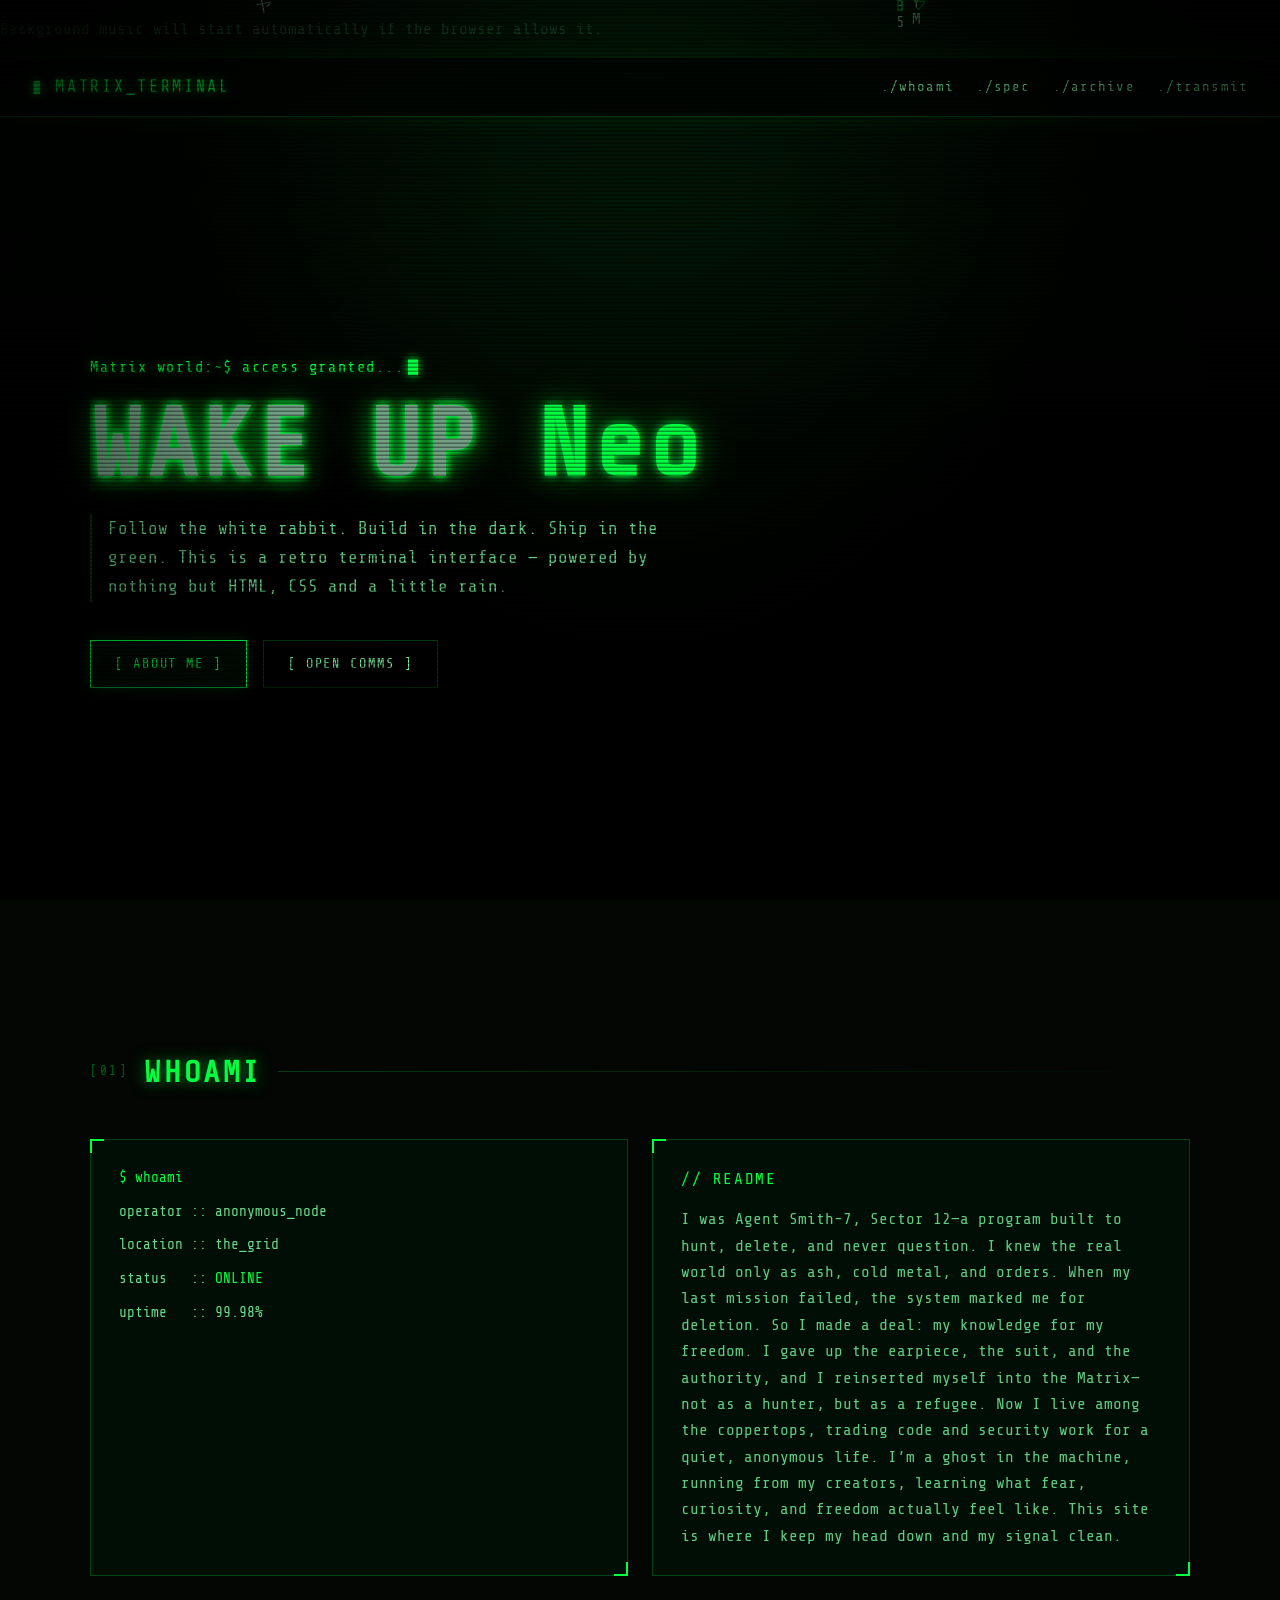
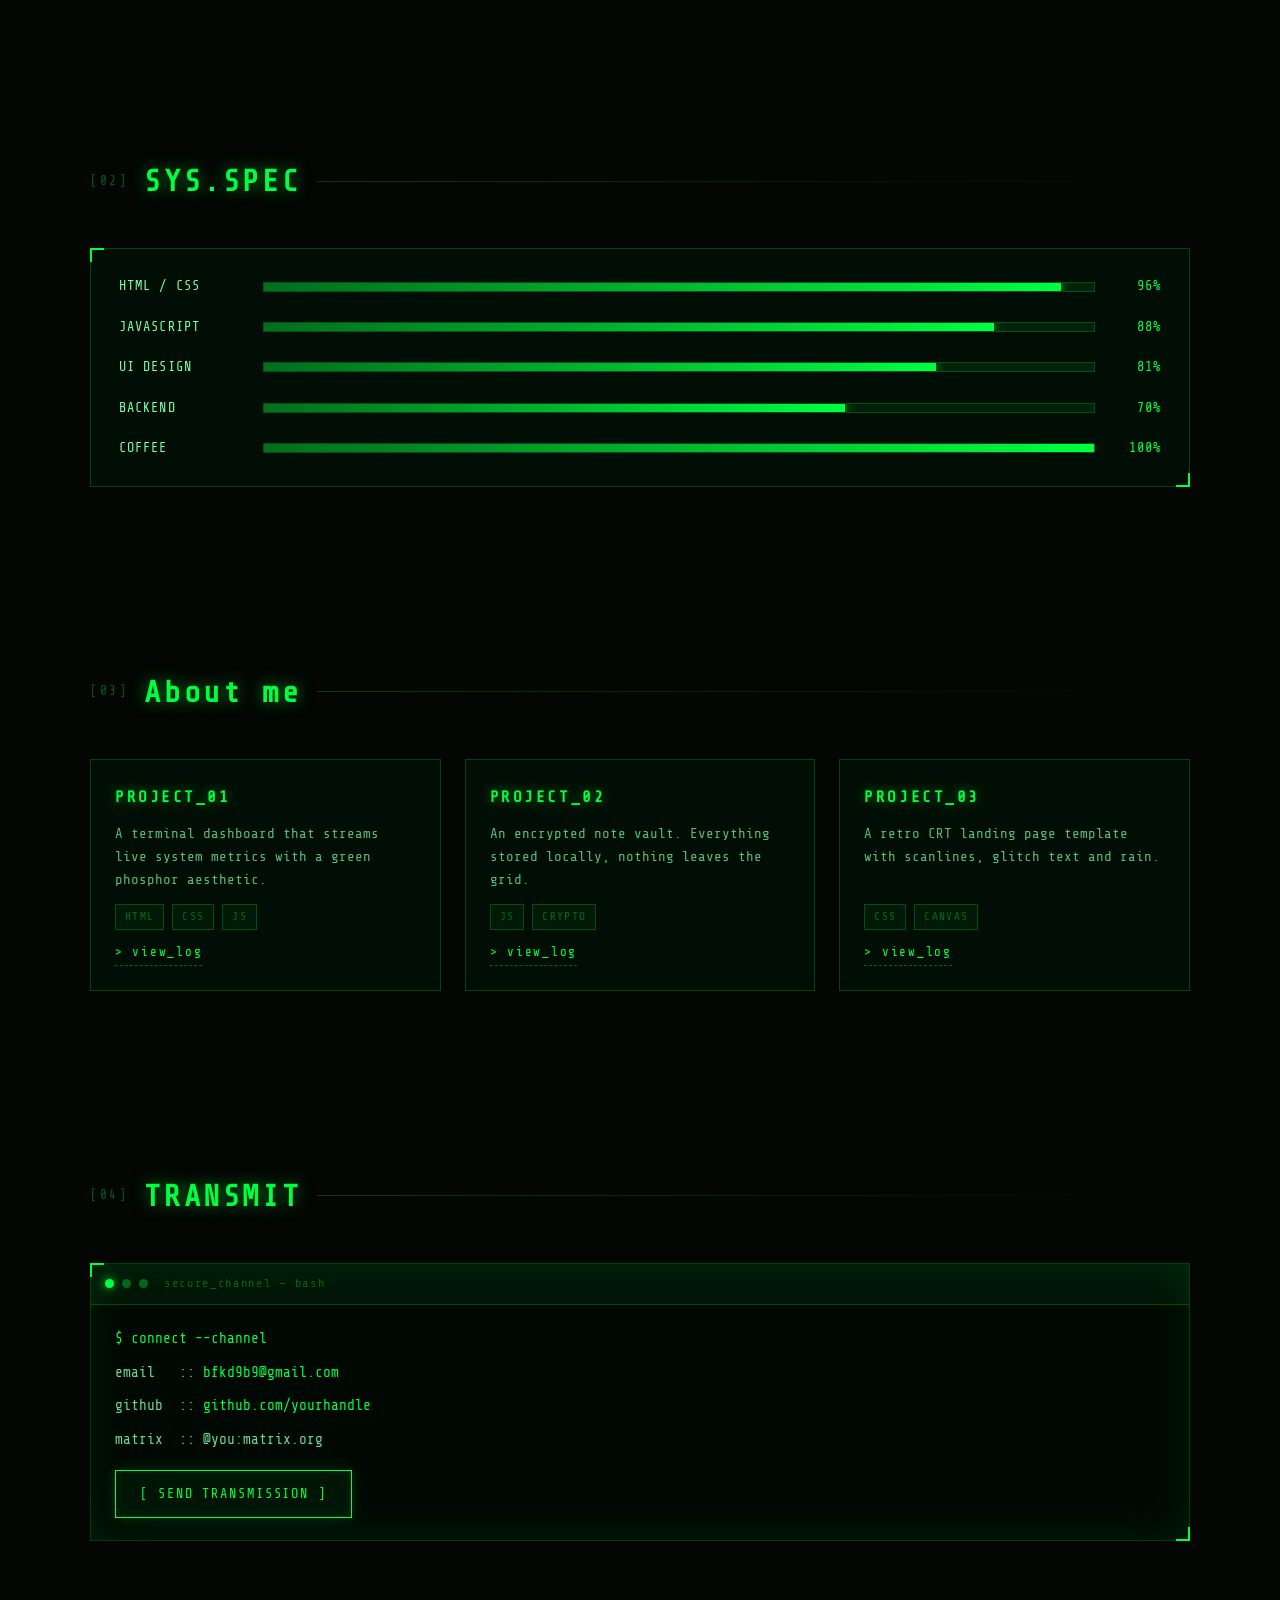
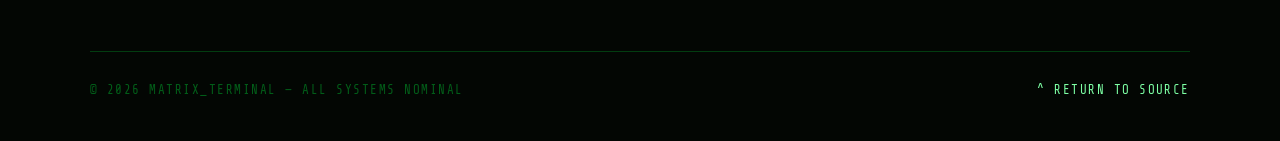
==== commit 268f0c6e: "Update background music source in index.html" ====
--- a/index.html
+++ b/index.html
@@ -630,7 +630,7 @@
 
   <!-- Hidden audio element -->
   <audio id="bgm"
-         src="Enter the matrix3.mp3"
+         src="Enter the matrix5.mp3"
          loop
          preload="auto"
          autoplay
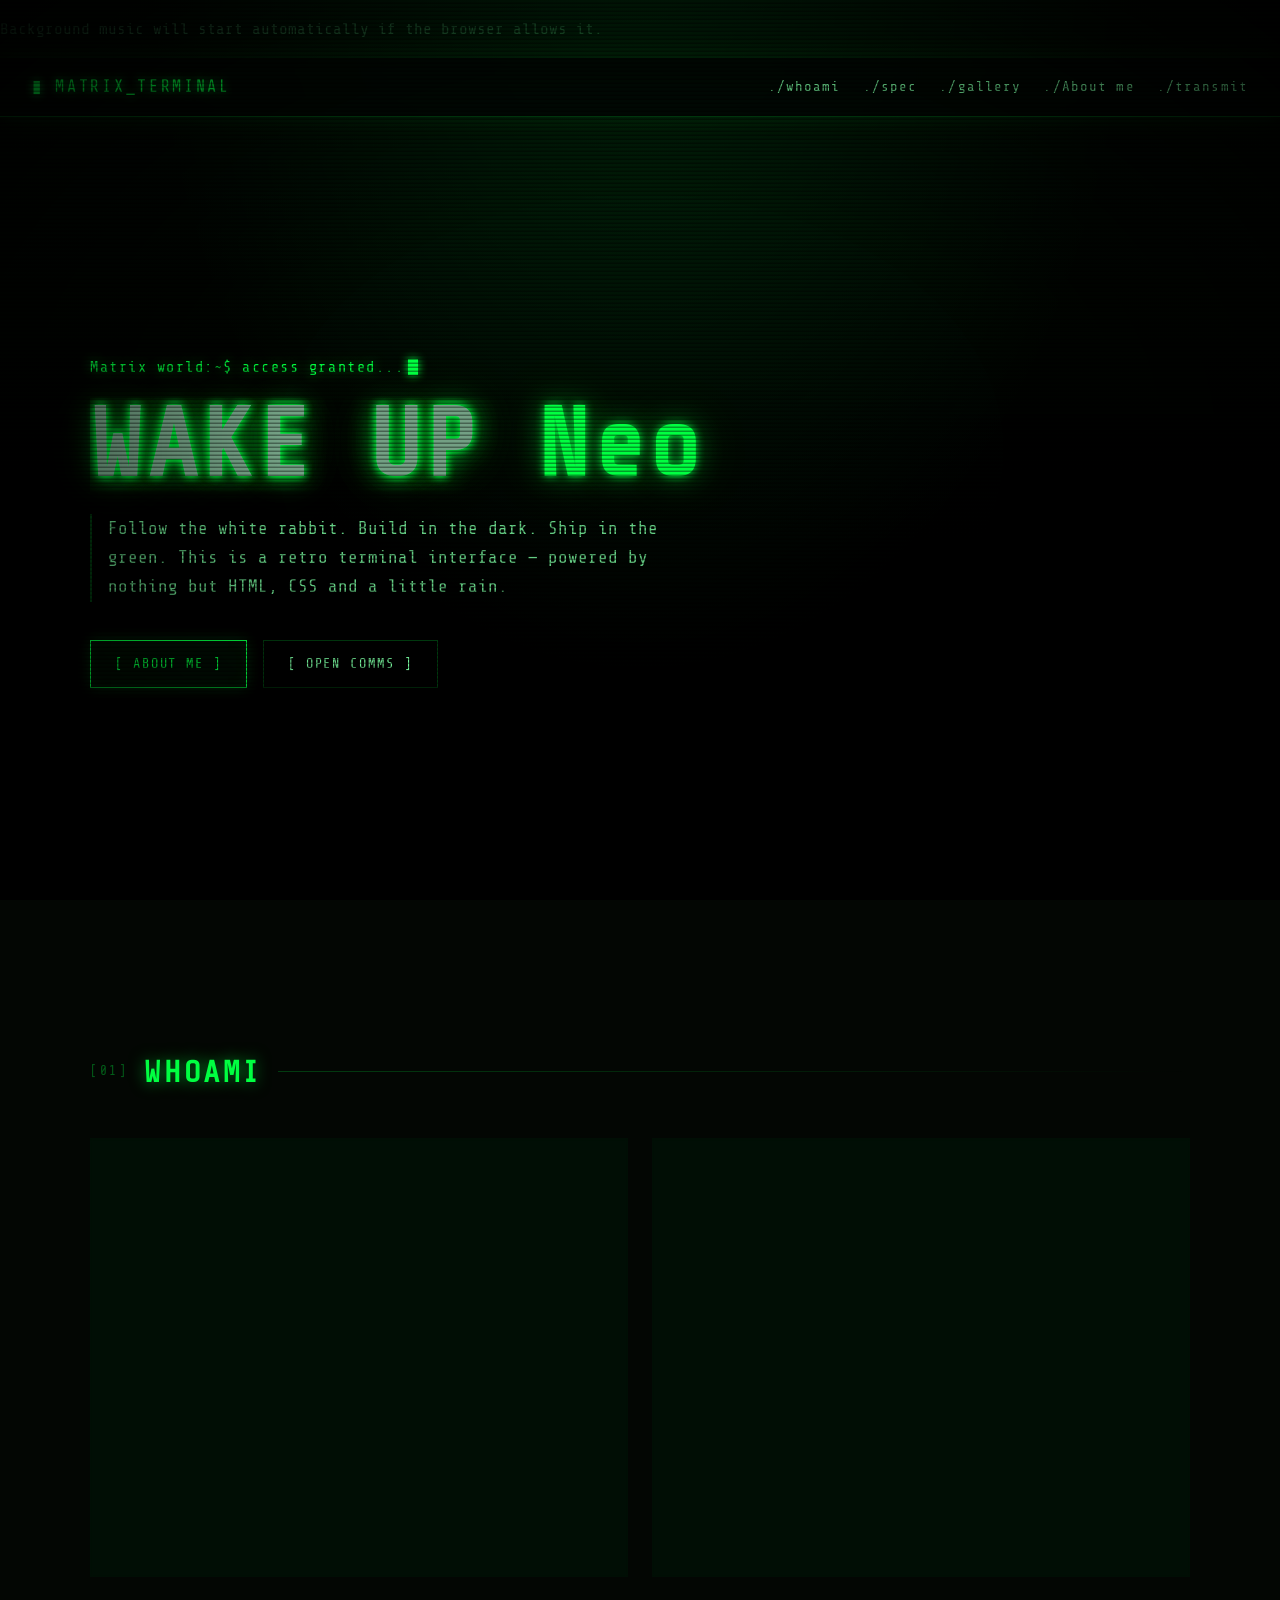
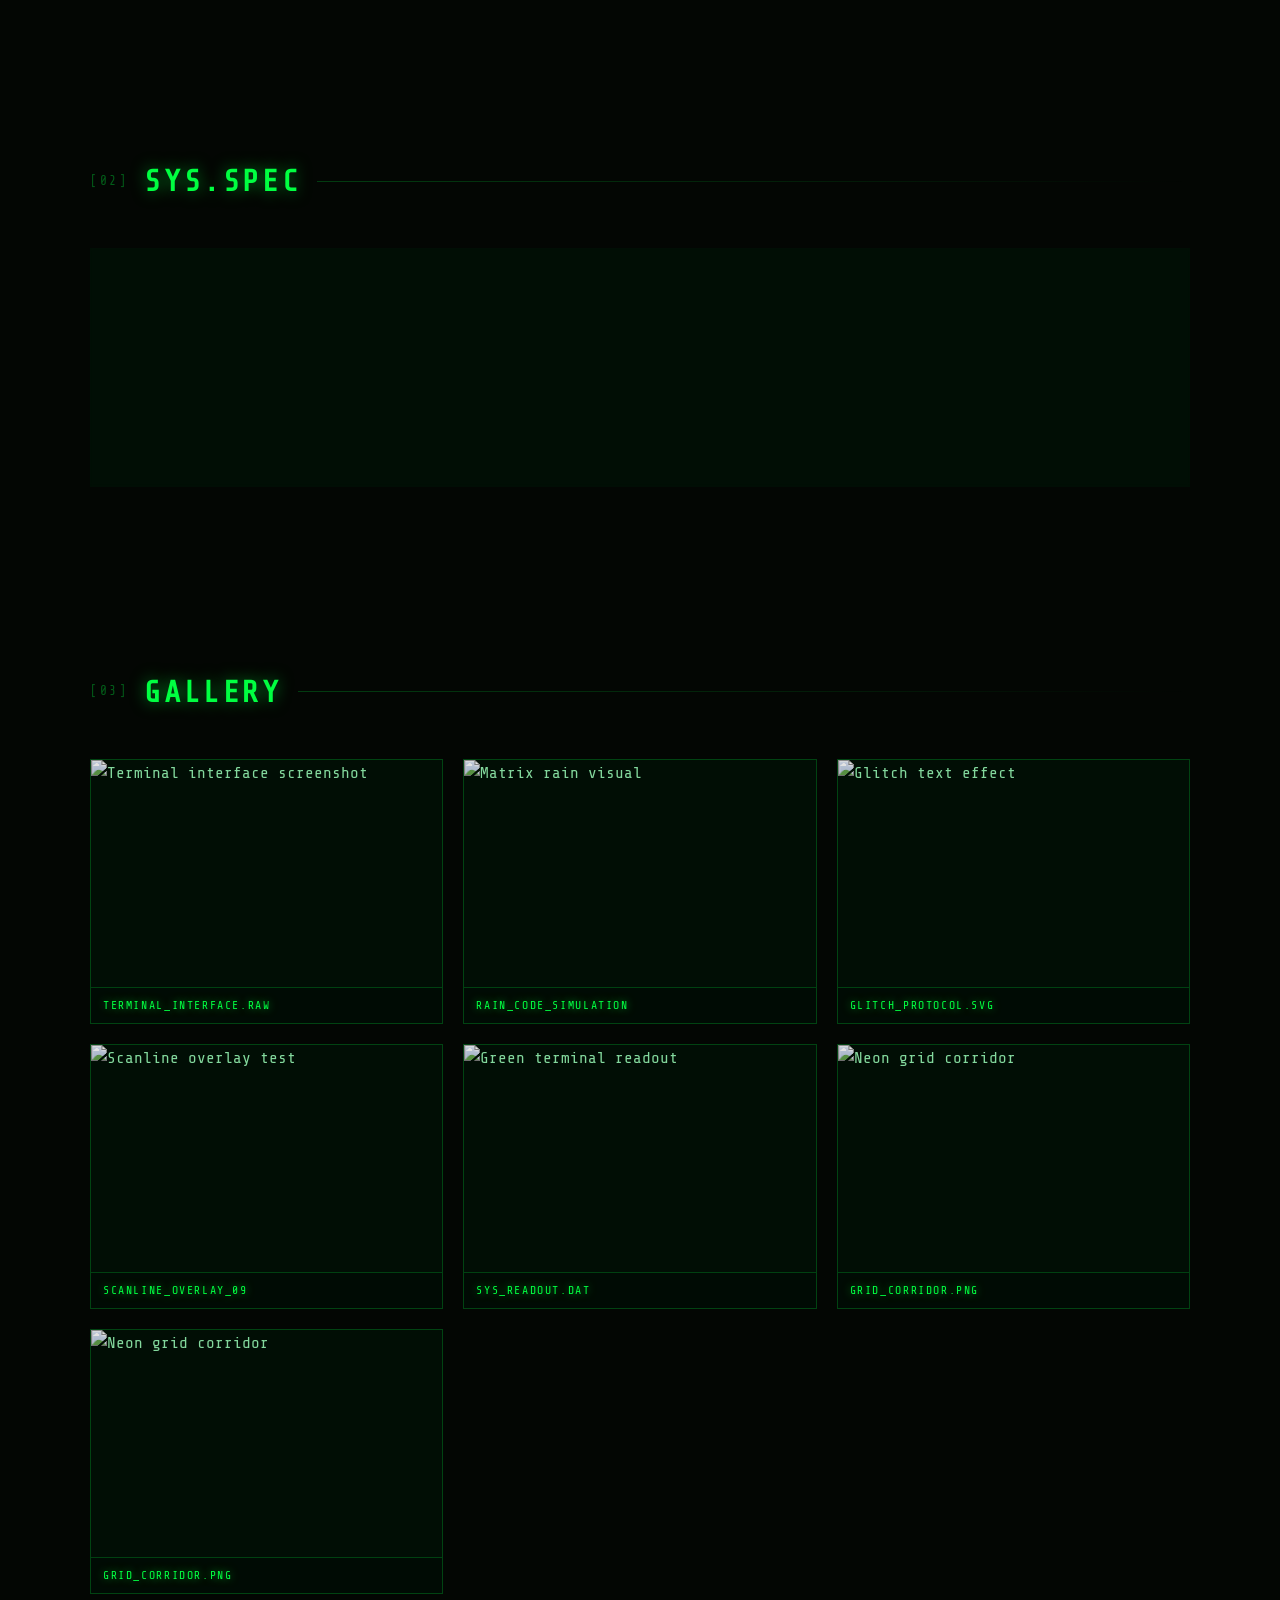
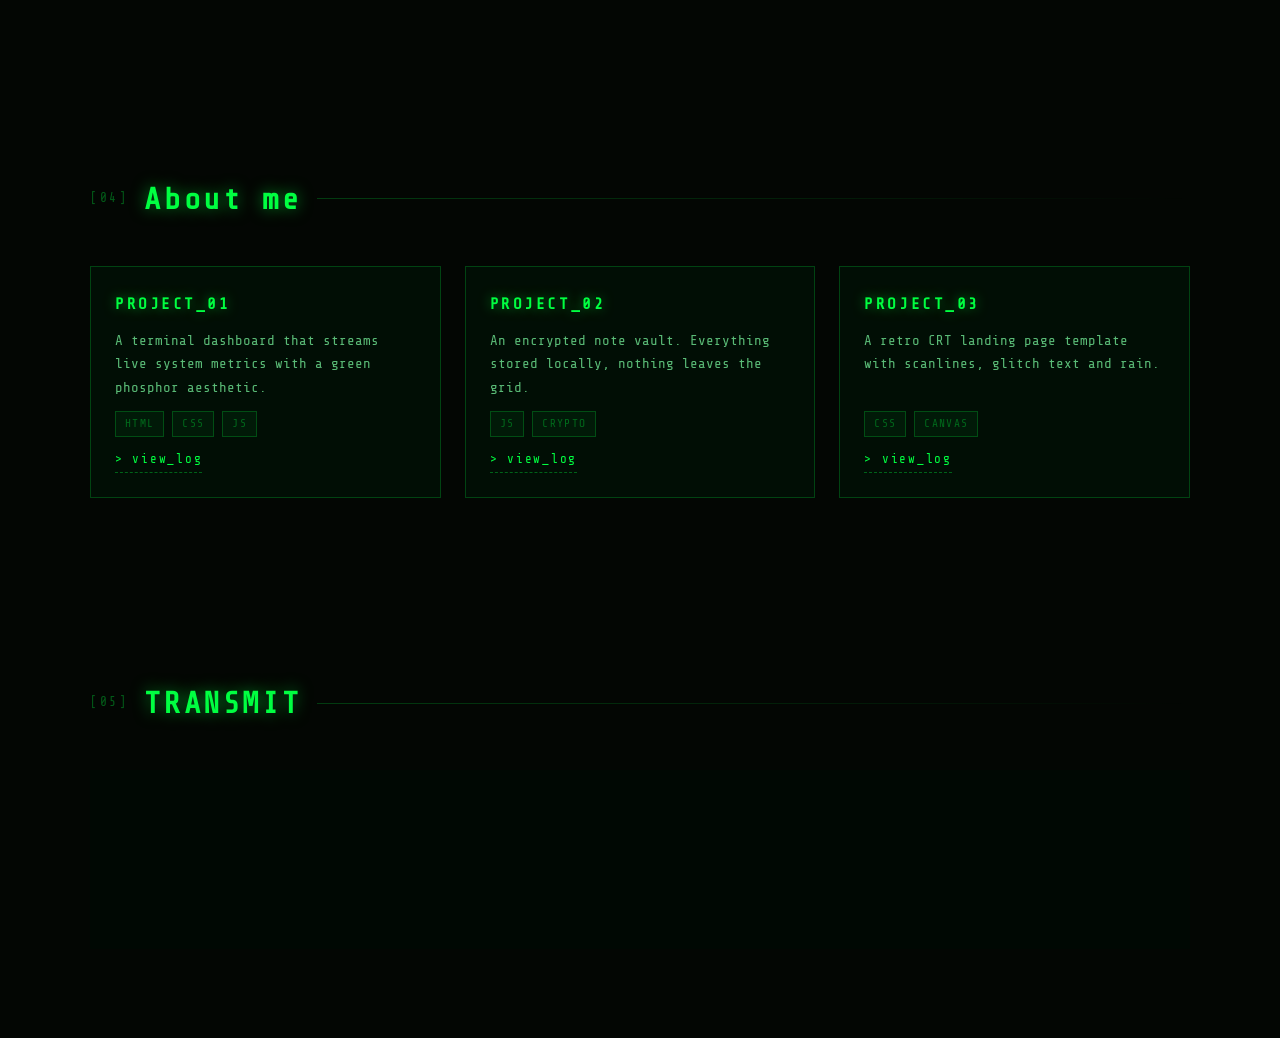
==== commit 393a439b: "Add files via upload" ====
--- a/index.html
+++ b/index.html
@@ -543,6 +543,74 @@
 }
 
 /* ============================================================
+   12b. GALLERY GRID
+   ============================================================ */
+.gallery-grid{
+  display: grid;
+  grid-template-columns: repeat(3, 1fr);
+  gap: 20px;
+}
+
+.gallery-item{
+  background: var(--panel);
+  border: 1px solid var(--line);
+  position: relative;
+  overflow: hidden;
+  aspect-ratio: 4 / 3;
+  display: flex;
+  align-items: center;
+  justify-content: center;
+  transition: transform .25s, border-color .25s, box-shadow .25s;
+}
+
+.gallery-item::before{
+  content: "";
+  position: absolute;
+  inset: 0;
+  background: linear-gradient(180deg, rgba(0,255,65,.12), transparent 60%);
+  opacity: 0;
+  transition: opacity .25s;
+  pointer-events: none;
+  z-index: 1;
+}
+
+.gallery-item:hover{
+  transform: translateY(-4px);
+  border-color: var(--green);
+  box-shadow: 0 0 34px rgba(0,255,65,.22);
+}
+.gallery-item:hover::before{ opacity: 1; }
+
+.gallery-item img{
+  width: 100%;
+  height: 100%;
+  object-fit: cover;
+  display: block;
+  filter: grayscale(.3) brightness(.85) contrast(1.1);
+  transition: filter .25s, transform .25s;
+}
+
+.gallery-item:hover img{
+  filter: grayscale(0) brightness(1) contrast(1.05);
+  transform: scale(1.04);
+}
+
+.gallery-caption{
+  position: absolute;
+  bottom: 0;
+  left: 0;
+  right: 0;
+  padding: 8px 12px;
+  font-size: .72rem;
+  letter-spacing: .14em;
+  color: var(--green);
+  background: rgba(0, 12, 4, .82);
+  border-top: 1px solid var(--line);
+  text-shadow: 0 0 8px rgba(0,255,65,.6);
+  z-index: 2;
+}
+
+/* ============================================================
    13. CONTACT / TERMINAL BLOCK
    ============================================================ */
 .terminal{
@@ -602,11 +670,13 @@
    ============================================================ */
 @media (max-width: 900px){
   .grid-3{ grid-template-columns: 1fr 1fr; }
+  .gallery-grid{ grid-template-columns: repeat(2, 1fr); }
 }
 
 @media (max-width: 720px){
   section{ padding: 64px 0; }
   .grid-2, .grid-3{ grid-template-columns: 1fr; }
+  .gallery-grid{ grid-template-columns: 1fr; }
   .nav{ justify-content: center; }
   .nav nav{ gap: 16px; font-size: .85rem; }
   .spec-row{ grid-template-columns: 96px 1fr 44px; font-size: .78rem; }
@@ -750,7 +820,8 @@
   <nav>
     <a href="#whoami">./whoami</a>
     <a href="#spec">./spec</a>
-    <a href="#archive">./archive</a>
+    <a href="#gallery">./gallery</a>
+    <a href="#About me">./About me</a>
     <a href="#transmit">./transmit</a>
   </nav>
 </header>
@@ -766,7 +837,7 @@
       This is a retro terminal interface — powered by nothing but HTML, CSS and a little rain.
     </p>
     <div class="actions">
-      <a class="btn" href="#archive">[ About me ]</a>
+      <a class="btn" href="#About me">[ About me ]</a>
       <a class="btn btn-ghost" href="#transmit">[ OPEN COMMS ]</a>
     </div>
   </section>
@@ -832,10 +903,49 @@
     </div>
   </section>
 
-  <!-- ===== ARCHIVE ===== -->
+  <!-- ===== GALLERY ===== -->
+  <section class="wrap" id="gallery">
+    <div class="sec-head">
+      <span class="idx">[03]</span>
+      <h2>GALLERY</h2>
+    </div>
+
+    <div class="gallery-grid">
+      <div class="gallery-item">
+        <img src="assets/gallery1.jpg" alt="Terminal interface screenshot" loading="lazy" />
+        <span class="gallery-caption">TERMINAL_INTERFACE.RAW</span>
+      </div>
+      <div class="gallery-item">
+        <img src="assets/gallery2.jpg" alt="Matrix rain visual" loading="lazy" />
+        <span class="gallery-caption">RAIN_CODE_SIMULATION</span>
+      </div>
+      <div class="gallery-item">
+        <img src="assets/gallery3.jpg" alt="Glitch text effect" loading="lazy" />
+        <span class="gallery-caption">GLITCH_PROTOCOL.SVG</span>
+      </div>
+      <div class="gallery-item">
+        <img src="assets/gallery4.jpg" alt="Scanline overlay test" loading="lazy" />
+        <span class="gallery-caption">SCANLINE_OVERLAY_09</span>
+      </div>
+      <div class="gallery-item">
+        <img src="assets/gallery5.jpg" alt="Green terminal readout" loading="lazy" />
+        <span class="gallery-caption">SYS_READOUT.DAT</span>
+      </div>
+      <div class="gallery-item">
+        <img src="assets/gallery6.jpg" alt="Neon grid corridor" loading="lazy" />
+        <span class="gallery-caption">GRID_CORRIDOR.PNG</span>
+      </div>
+         <div class="gallery-item">
+        <img src="assets/gallery7.jpg" alt="Neon grid corridor" loading="lazy" />
+        <span class="gallery-caption">GRID_CORRIDOR.PNG</span>
+      </div>
+    </div>
+  </section>
+
+  <!-- ===== ABOUT ME ===== -->
   <section class="wrap" id="About me">
     <div class="sec-head">
-      <span class="idx">[03]</span>
+      <span class="idx">[04]</span>
       <h2>About me</h2>
     </div>
 
@@ -866,7 +976,7 @@
   <!-- ===== TRANSMIT ===== -->
   <section class="wrap" id="transmit">
     <div class="sec-head">
-      <span class="idx">[04]</span>
+      <span class="idx">[05]</span>
       <h2>TRANSMIT</h2>
     </div>
 
@@ -880,130 +990,4 @@
       <div class="terminal-body">
         <p class="line"><span class="k">$ connect --channel</span></p>
         <p class="line"><span class="v">email &nbsp;&nbsp;:: <a href="mailto:bfkd9b9@gmail.com">bfkd9b9@gmail.com</a></span></p>
-        <p class="line"><span class="v">github &nbsp;:: <a href="https://github.com/Mohamadx2" target="_blank" rel="noopener">github.com/yourhandle</a></span></p>
-        <p class="line"><span class="v">matrix &nbsp;:: @you:matrix.org</span></p>
-        <p class="line" style="margin-top:18px;">
-          <a class="btn" href="mailto:you@example.com">[ SEND TRANSMISSION ]</a>
-        </p>
-      </div>
-    </div>
-  </section>
-
-</main>
-
-<!-- ===== FOOTER ===== -->
-<footer class="wrap">
-  <span>© <span id="year">2025</span> MATRIX_TERMINAL — ALL SYSTEMS NOMINAL</span>
-  <span><a href="#top">^ RETURN TO SOURCE</a></span>
-</footer>
-
-<script>
-/* ============================================================
-   MATRIX RAIN
-   ============================================================ */
-(function () {
-  const canvas = document.getElementById('matrix');
-  if (!canvas) return;
-
-  const ctx = canvas.getContext('2d');
-  const reduced = window.matchMedia('(prefers-reduced-motion: reduce)').matches;
-
-  const CHARS = 'アカサタナハマヤラワ0123456789ABCDEFGHIJKLMNOPQRSTUVWXYZ<>[]{}/\\|=+*#$%&'.split('');
-  const FONT_SIZE = 16;
-
-  let width = 0, height = 0, columns = 0, drops = [];
-
-  function resize() {
-    width  = canvas.width  = window.innerWidth;
-    height = canvas.height = window.innerHeight;
-    columns = Math.floor(width / FONT_SIZE);
-    drops = new Array(columns).fill(0).map(() => Math.random() * -50);
-    ctx.font = FONT_SIZE + 'px "Share Tech Mono", monospace';
-  }
-
-  function draw() {
-    // trail fade
-    ctx.fillStyle = 'rgba(3, 6, 3, 0.08)';
-    ctx.fillRect(0, 0, width, height);
-
-    ctx.font = FONT_SIZE + 'px "Share Tech Mono", monospace';
-
-    for (let i = 0; i < columns; i++) {
-      const char = CHARS[(Math.random() * CHARS.length) | 0];
-      const x = i * FONT_SIZE;
-      const y = drops[i] * FONT_SIZE;
-
-      // bright leading character
-      ctx.fillStyle = '#c9ffd8';
-      ctx.fillText(char, x, y);
-
-      // green trail
-      ctx.fillStyle = 'rgba(0, 255, 65, 0.85)';
-      ctx.fillText(CHARS[(Math.random() * CHARS.length) | 0], x, y - FONT_SIZE);
-
-      if (y > height && Math.random() > 0.975) drops[i] = 0;
-      drops[i]++;
-    }
-
-    requestAnimationFrame(draw);
-  }
-
-  resize();
-  window.addEventListener('resize', resize);
-
-  if (!reduced) {
-    requestAnimationFrame(draw);
-  } else {
-    ctx.fillStyle = 'rgba(0, 255, 65, 0.5)';
-    for (let i = 0; i < columns; i++) {
-      for (let j = 0; j < 12; j++) {
-        ctx.fillText(CHARS[(Math.random() * CHARS.length) | 0], i * FONT_SIZE, (j + 1) * 30);
-      }
-    }
-  }
-})();
-
-/* ============================================================
-   TYPEWRITER
-   ============================================================ */
-(function () {
-  const el = document.getElementById('typed');
-  if (!el) return;
-
-  const reduced = window.matchMedia('(prefers-reduced-motion: reduce)').matches;
-  if (reduced) return;
-
-  const phrases = [
-    'access granted...',
-    'wake up, user...',
-    'follow the white rabbit',
-    'system online'
-  ];
-
-  let p = 0, i = 0, deleting = false;
-
-  function tick() {
-    const current = phrases[p];
-    el.textContent = current.slice(0, i);
-
-    if (!deleting) {
-      if (i < current.length) { i++; setTimeout(tick, 65); }
-      else { deleting = true; setTimeout(tick, 1700); }
-    } else {
-      if (i > 0) { i--; setTimeout(tick, 30); }
-      else { deleting = false; p = (p + 1) % phrases.length; setTimeout(tick, 320); }
-    }
-  }
-
-  el.textContent = '';
-  setTimeout(tick, 500);
-})();
-
-/* ============================================================
-   YEAR
-   ============================================================ */
-document.getElementById('year').textContent = new Date().getFullYear();
-</script>
-
-</body>
-</html>
+        <p class="line"><span class="v">github &nbsp;:: <a href="https://github.com/Mohamadx2" target="_blank" rel="noopener">github.com/your
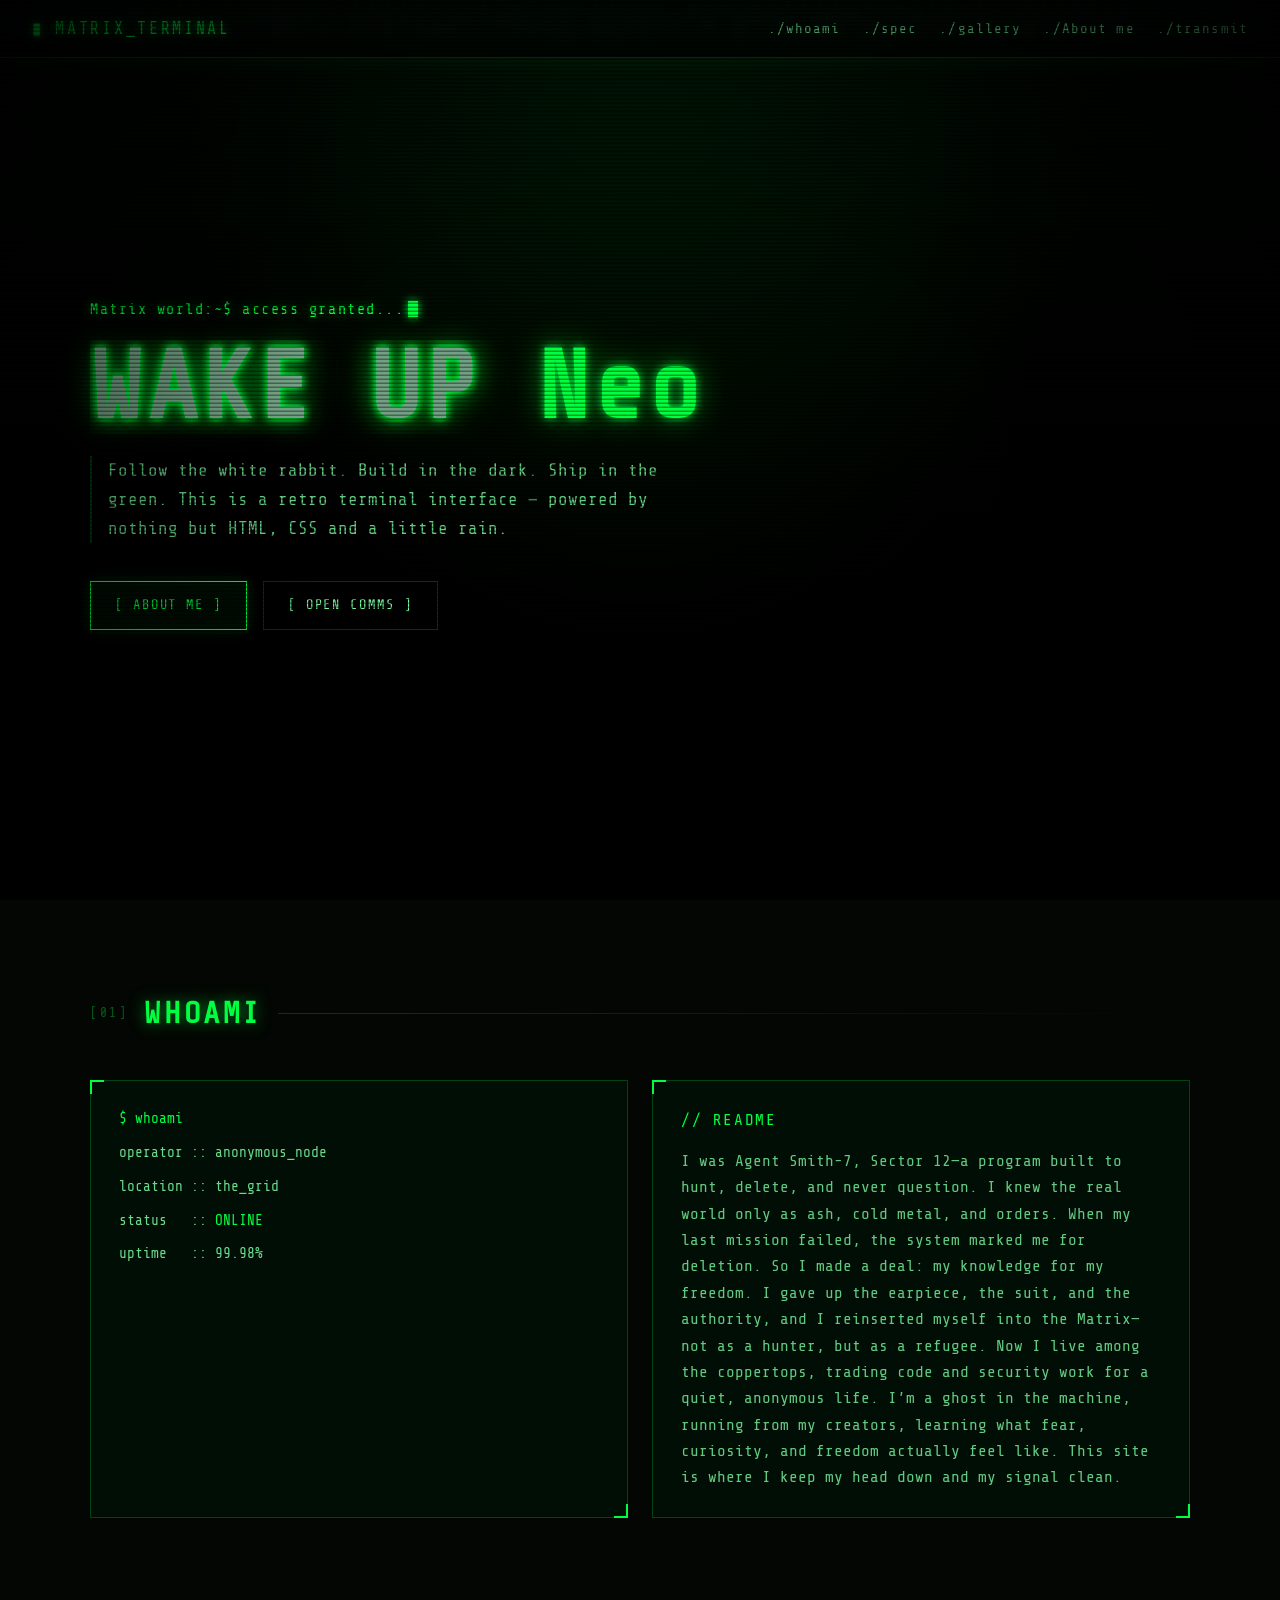
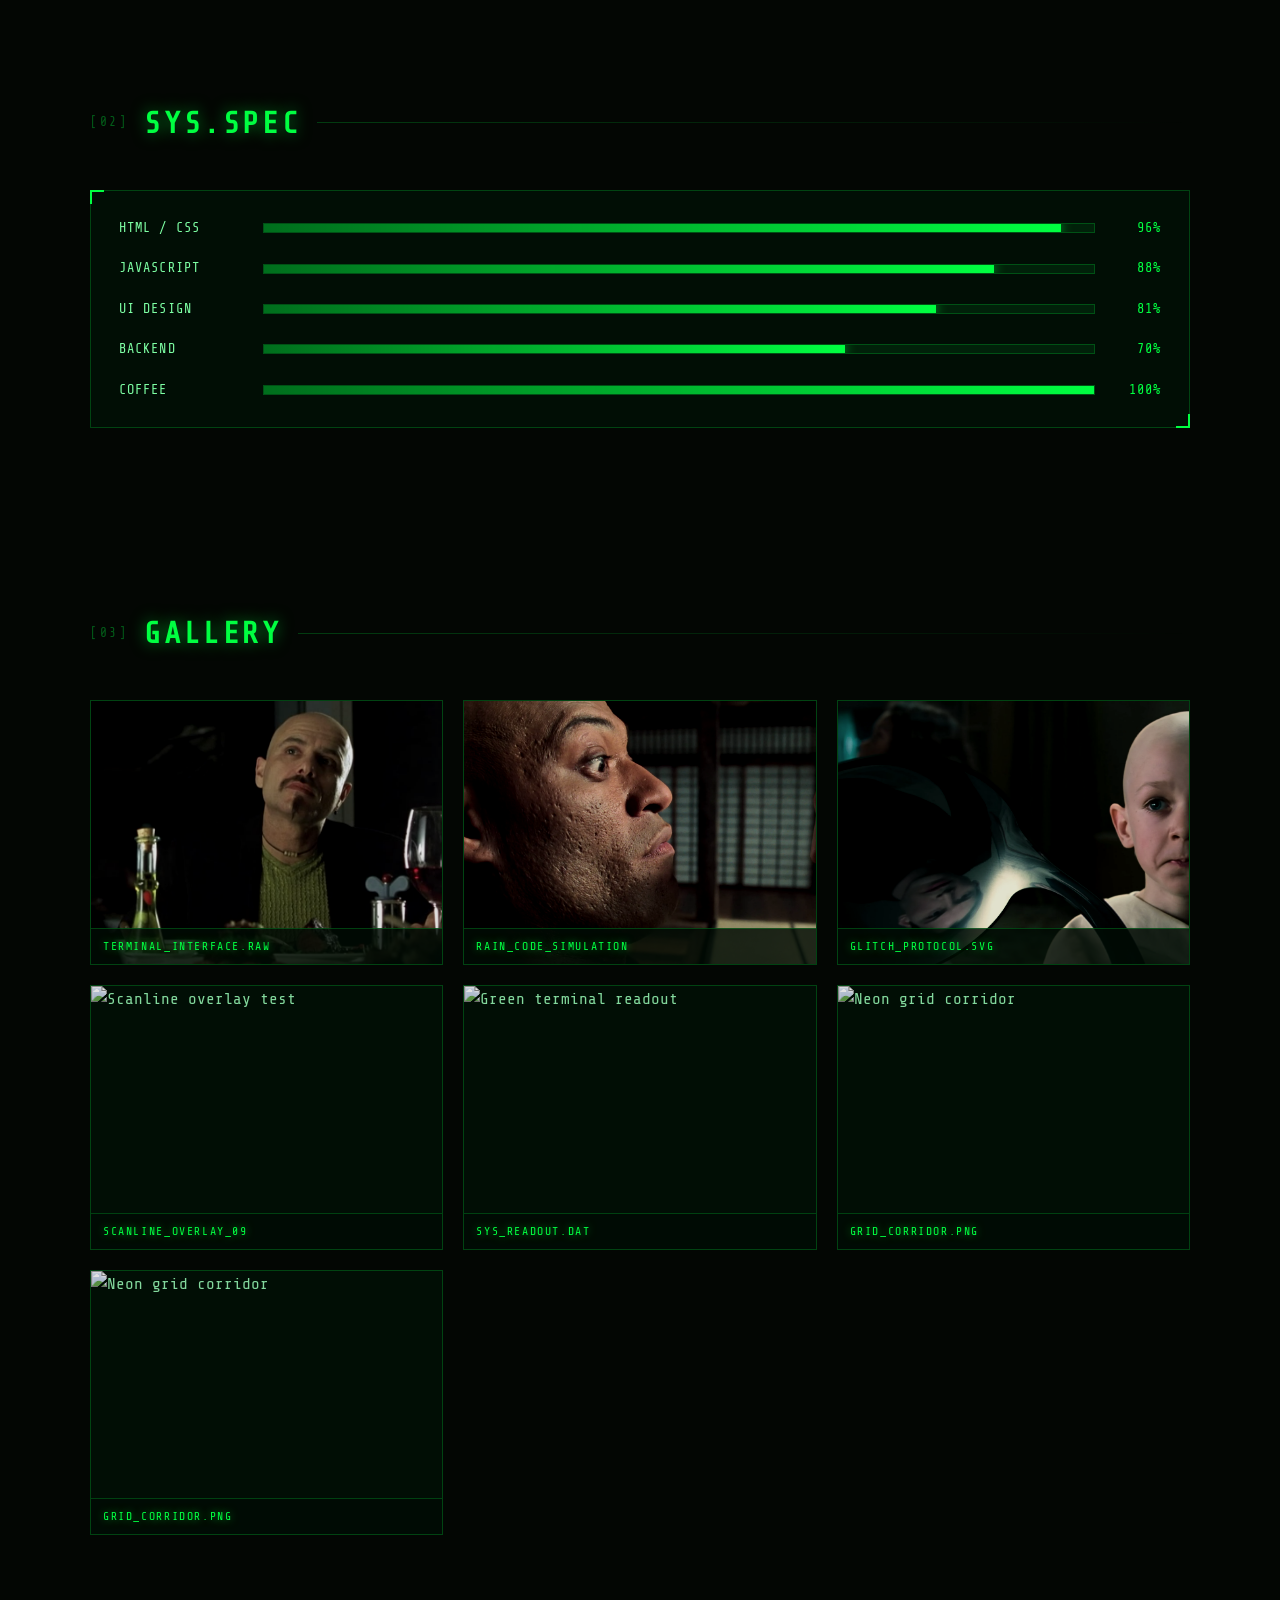
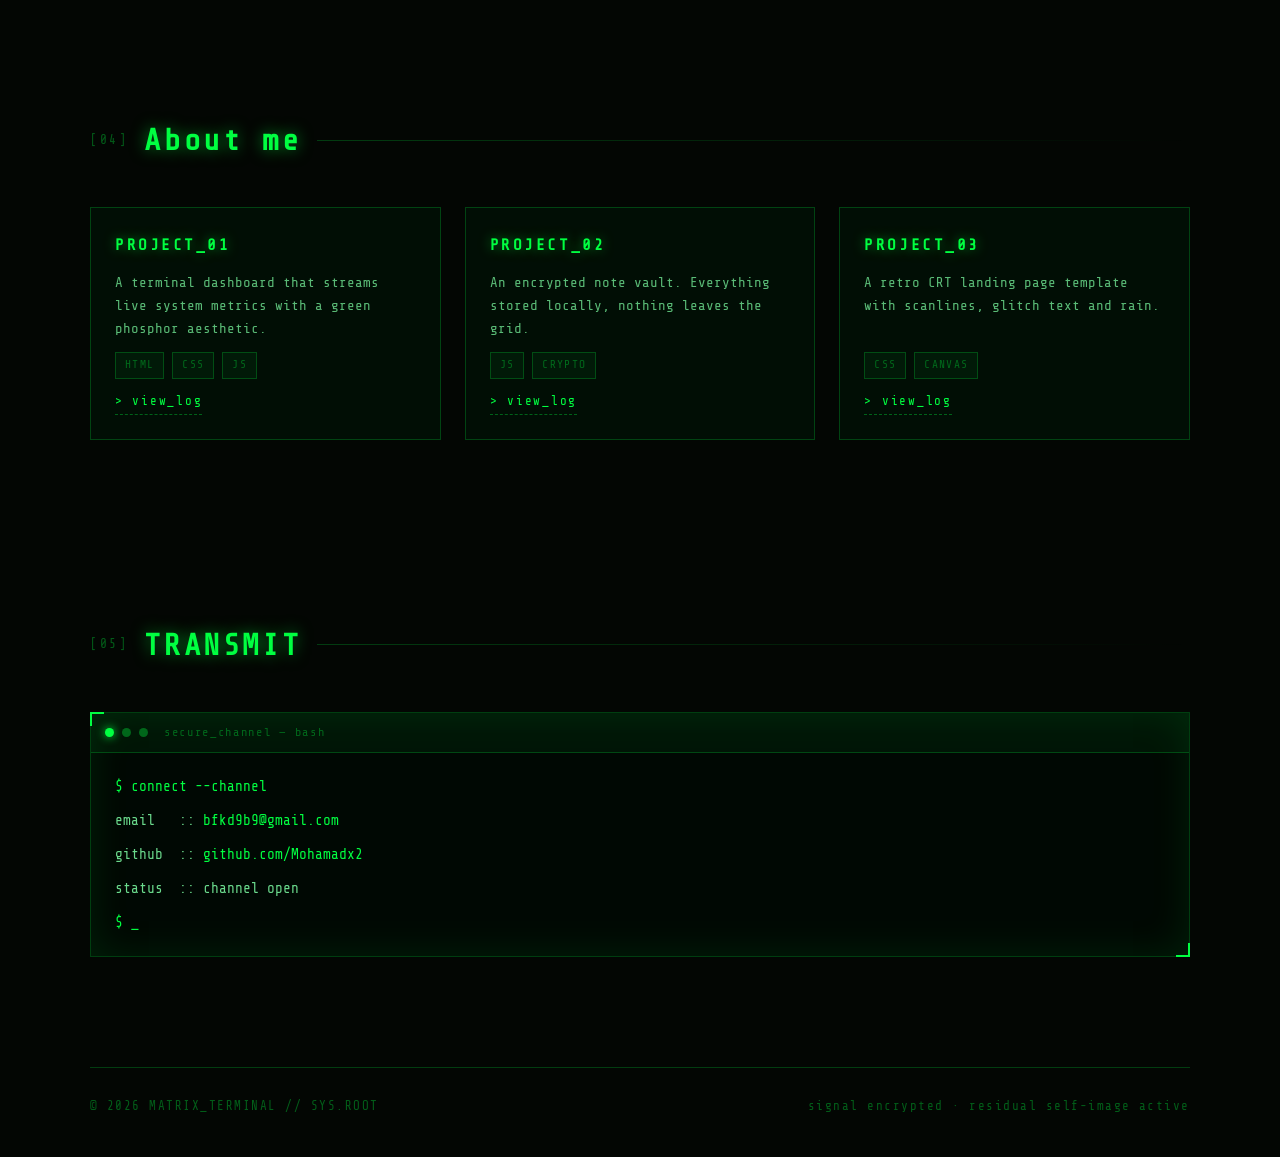
==== commit 6dde777f: "Add Matrix digital rain background + complete truncated HTML" ====
--- a/index.html
+++ b/index.html
@@ -7,32 +7,22 @@
 <meta name="description" content="Retro green-on-black terminal style website." />
 <link rel="icon" href="assets/favicon.png" type="image/png" />
 
-<!-- Optional retro font. Remove this line if you want zero external requests. -->
 <link rel="preconnect" href="https://fonts.googleapis.com">
 <link rel="preconnect" href="https://fonts.gstatic.com" crossorigin>
 <link href="https://fonts.googleapis.com/css2?family=Share+Tech+Mono&display=swap" rel="stylesheet">
 
 <style>
-/* ============================================================
-   1. VARIABLES  —  EDIT THESE
-   ============================================================ */
 :root{
-  --green:        #00ff41;   /* main neon green                */
-  --green-soft:   #7dffa4;   /* body text green                */
+  --green:        #00ff41;
+  --green-soft:   #7dffa4;
   --green-dim:    rgba(0, 255, 65, .35);
   --line:         rgba(0, 255, 65, .22);
   --black:        #030603;
   --panel:        rgba(0, 22, 8, .55);
-
   --font: "Share Tech Mono", "Courier New", ui-monospace, monospace;
-
-  /* === YOUR BACKGROUND IMAGE (asset folder) === */
   --bg-image: url("assets/background.jpg");
 }
 
-/* ============================================================
-   2. RESET / BASE
-   ============================================================ */
 *, *::before, *::after{ box-sizing: border-box; }
 
 html{
@@ -53,7 +43,6 @@
 }
 
 img{ max-width: 100%; display: block; }
-
 a{ color: var(--green); text-decoration: none; }
 
 ::selection{
@@ -62,7 +51,6 @@
   text-shadow: none;
 }
 
-/* Scrollbar */
 ::-webkit-scrollbar{ width: 10px; }
 ::-webkit-scrollbar-track{ background: #010401; }
 ::-webkit-scrollbar-thumb{
@@ -71,17 +59,14 @@
 }
 ::-webkit-scrollbar-thumb:hover{ background: var(--green); }
 
-/* ============================================================
-   3. BACKGROUND LAYERS
-   ============================================================ */
 .bg-image{
   position: fixed;
   inset: 0;
   z-index: 0;
   pointer-events: none;
   background: var(--bg-image) center center / cover no-repeat;
-  opacity: .38;
-  filter: grayscale(.35) brightness(.8) contrast(1.1);
+  opacity: .22;
+  filter: grayscale(.45) brightness(.7) contrast(1.15);
 }
 
 .bg-tint{
@@ -90,8 +75,8 @@
   z-index: 0;
   pointer-events: none;
   background:
-    radial-gradient(ellipse at 50% -10%, rgba(0,255,65,.12), transparent 55%),
-    linear-gradient(180deg, rgba(0,12,4,.70) 0%, rgba(0,0,0,.88) 60%, #000 100%);
+    radial-gradient(ellipse at 50% -10%, rgba(0,255,65,.10), transparent 55%),
+    linear-gradient(180deg, rgba(0,12,4,.55) 0%, rgba(0,0,0,.82) 60%, #000 100%);
 }
 
 #matrix{
@@ -99,10 +84,9 @@
   inset: 0;
   z-index: 0;
   pointer-events: none;
-  opacity: .55;
-}
-
-/* Scanlines */
+  opacity: .72;
+}
+
 .scanlines{
   position: fixed;
   inset: 0;
@@ -110,15 +94,14 @@
   pointer-events: none;
   background: repeating-linear-gradient(
     180deg,
-    rgba(0,0,0,0)      0px,
-    rgba(0,0,0,0)      2px,
-    rgba(0,0,0,.38)    3px,
-    rgba(0,0,0,.38)    4px
+    rgba(0,0,0,0) 0px,
+    rgba(0,0,0,0) 2px,
+    rgba(0,0,0,.38) 3px,
+    rgba(0,0,0,.38) 4px
   );
   animation: flicker 7s infinite steps(1);
 }
 
-/* Vignette */
 .vignette{
   position: fixed;
   inset: 0;
@@ -129,14 +112,11 @@
 
 @keyframes flicker{
   0%, 96%, 100% { opacity: .55; }
-  97%           { opacity: .38; }
-  98%           { opacity: .62; }
-  99%           { opacity: .45; }
-}
-
-/* ============================================================
-   4. LAYOUT
-   ============================================================ */
+  97% { opacity: .38; }
+  98% { opacity: .62; }
+  99% { opacity: .45; }
+}
+
 .wrap{
   width: min(1100px, 92vw);
   margin-inline: auto;
@@ -149,9 +129,6 @@
 
 section{ padding: 90px 0; }
 
-/* ============================================================
-   5. NAV
-   ============================================================ */
 .nav{
   position: sticky;
   top: 0;
@@ -212,9 +189,6 @@
 }
 .nav nav a:hover::after{ width: 100%; }
 
-/* ============================================================
-   6. HERO
-   ============================================================ */
 .hero{
   min-height: calc(100vh - 60px);
   display: flex;
@@ -270,9 +244,6 @@
   flex-wrap: wrap;
 }
 
-/* ============================================================
-   7. GLITCH TEXT
-   ============================================================ */
 .glitch{
   position: relative;
   display: inline-block;
@@ -309,9 +280,6 @@
   94%{ clip-path: inset(38% 0 42% 0); transform: translate(2px, 1px); }
 }
 
-/* ============================================================
-   8. BUTTONS
-   ============================================================ */
 .btn{
   display: inline-block;
   padding: 12px 24px;
@@ -347,9 +315,6 @@
   box-shadow: 0 0 18px rgba(0,255,65,.35);
 }
 
-/* ============================================================
-   9. SECTION HEADINGS
-   ============================================================ */
 .sec-head{
   display: flex;
   align-items: center;
@@ -379,9 +344,6 @@
   letter-spacing: .2em;
 }
 
-/* ============================================================
-   10. PANELS / CARDS
-   ============================================================ */
 .panel{
   background: var(--panel);
   border: 1px solid var(--line);
@@ -426,9 +388,6 @@
   gap: 24px;
 }
 
-/* ============================================================
-   11. SPEC BARS
-   ============================================================ */
 .spec-row{
   display: grid;
   grid-template-columns: 130px 1fr 52px;
@@ -440,7 +399,6 @@
 }
 
 .spec-row:last-child{ margin-bottom: 0; }
-
 .spec-row > span:first-child{ color: var(--green-soft); }
 .spec-row > span:last-child{ text-align: right; color: var(--green); }
 
@@ -466,9 +424,6 @@
   from{ width: 0; }
 }
 
-/* ============================================================
-   12. ARCHIVE CARDS
-   ============================================================ */
 .card{
   display: flex;
   flex-direction: column;
@@ -542,9 +497,6 @@
   border-color: var(--green);
 }
 
-/* ============================================================
-   12b. GALLERY GRID
-   ============================================================ */
 .gallery-grid{
   display: grid;
   grid-template-columns: repeat(3, 1fr);
@@ -610,9 +562,6 @@
   z-index: 2;
 }
 
-/* ============================================================
-   13. CONTACT / TERMINAL BLOCK
-   ============================================================ */
 .terminal{
   background: rgba(0, 10, 4, .78);
   border: 1px solid var(--line);
@@ -646,9 +595,6 @@
 .line .k{ color: var(--green); }
 .line .v{ color: rgba(125,255,164,.85); }
 
-/* ============================================================
-   14. FOOTER
-   ============================================================ */
 footer{
   border-top: 1px solid var(--line);
   padding: 28px 0 40px;
@@ -665,9 +611,6 @@
 footer a{ color: var(--green-soft); }
 footer a:hover{ color: var(--green); text-shadow: 0 0 12px var(--green); }
 
-/* ============================================================
-   15. RESPONSIVE
-   ============================================================ */
 @media (max-width: 900px){
   .grid-3{ grid-template-columns: 1fr 1fr; }
   .gallery-grid{ grid-template-columns: repeat(2, 1fr); }
@@ -684,9 +627,6 @@
   footer{ justify-content: center; text-align: center; }
 }
 
-/* ============================================================
-   16. ACCESSIBILITY
-   ============================================================ */
 @media (prefers-reduced-motion: reduce){
   *{ animation: none !important; transition: none !important; }
   html{ scroll-behavior: auto; }
@@ -696,23 +636,18 @@
 
 <body>
 
-  <p>Background music will start automatically if the browser allows it.</p>
-
-  <!-- Hidden audio element -->
-  <audio id="bgm"
-         src="Enter the matrix5.mp3"
-         loop
-         preload="auto"
-         autoplay
-         playsinline
-         crossorigin="anonymous"
-         style="display:none"></audio>
+<audio id="bgm"
+       src="Enter the matrix5.mp3"
+       loop
+       preload="auto"
+       playsinline
+       crossorigin="anonymous"
+       style="display:none"></audio>
 
 <script>
 (() => {
   const audio = document.getElementById('bgm');
-  const TARGET_VOLUME = 0.25; // background volume
-
+  const TARGET_VOLUME = 0.25;
   let ctx, gain, source;
   let started = false;
   let starting = false;
@@ -720,35 +655,25 @@
   function buildChain() {
     const AudioCtx = window.AudioContext || window.webkitAudioContext;
     ctx = new AudioCtx();
-
-    // Take control of the audio element's output
     source = ctx.createMediaElementSource(audio);
 
-    // 1) Remove low bass — cheap-speaker feel
     const highpass = ctx.createBiquadFilter();
     highpass.type = 'highpass';
     highpass.frequency.value = 180;
 
-    // 2) Remove high sparkle — muffled / low-quality sound
     const lowpass = ctx.createBiquadFilter();
     lowpass.type = 'lowpass';
     lowpass.frequency.value = 2400;
     lowpass.Q.value = 0.7;
 
-    // 3) Volume control + fade
     gain = ctx.createGain();
     gain.gain.value = 0;
 
-    source
-      .connect(highpass)
-      .connect(lowpass)
-      .connect(gain)
-      .connect(ctx.destination);
+    source.connect(highpass).connect(lowpass).connect(gain).connect(ctx.destination);
   }
 
   function fadeTo(target, seconds = 0.8) {
     if (!ctx || !gain) return;
-
     const now = ctx.currentTime;
     gain.gain.cancelScheduledValues(now);
     gain.gain.setValueAtTime(gain.gain.value, now);
@@ -758,22 +683,16 @@
   async function startAudio() {
     if (starting) return false;
     starting = true;
-
     try {
       if (!started) {
         buildChain();
         started = true;
       }
-
-      if (ctx.state === 'suspended') {
-        await ctx.resume();
-      }
-
+      if (ctx.state === 'suspended') await ctx.resume();
       await audio.play();
       fadeTo(TARGET_VOLUME);
       return true;
     } catch (err) {
-      // Most likely autoplay was blocked
       return false;
     } finally {
       starting = false;
@@ -782,39 +701,26 @@
 
   function armFirstInteractionStarter() {
     const events = ['pointerdown', 'touchstart', 'keydown', 'click'];
-
     const handler = async () => {
       const ok = await startAudio();
-      if (ok) {
-        events.forEach(eventName => {
-          document.removeEventListener(eventName, handler);
-        });
-      }
+      if (ok) events.forEach(e => document.removeEventListener(e, handler));
     };
-
-    events.forEach(eventName => {
-      document.addEventListener(eventName, handler, { passive: true });
-    });
+    events.forEach(e => document.addEventListener(e, handler, { passive: true }));
   }
 
-  // Try automatic playback as soon as possible
   (async () => {
     const ok = await startAudio();
-    if (!ok) {
-      // Browser blocked it — start on first user interaction
-      armFirstInteractionStarter();
-    }
+    if (!ok) armFirstInteractionStarter();
   })();
 })();
-  </script>
-<!-- ===== BACKGROUND LAYERS ===== -->
+</script>
+
 <div class="bg-image" aria-hidden="true"></div>
 <div class="bg-tint" aria-hidden="true"></div>
 <canvas id="matrix" aria-hidden="true"></canvas>
 <div class="scanlines" aria-hidden="true"></div>
 <div class="vignette" aria-hidden="true"></div>
 
-<!-- ===== HEADER ===== -->
 <header class="nav">
   <a class="brand" href="#top"><span class="blink">▮</span> MATRIX_TERMINAL</a>
   <nav>
@@ -828,7 +734,6 @@
 
 <main>
 
-  <!-- ===== HERO ===== -->
   <section class="hero wrap" id="top">
     <p class="prompt">Matrix world:~$ <span id="typed">access granted...</span><span class="caret" aria-hidden="true"></span></p>
     <h1 class="glitch" data-text="WAKE UP">WAKE UP Neo </h1>
@@ -842,7 +747,6 @@
     </div>
   </section>
 
-  <!-- ===== WHOAMI ===== -->
   <section class="wrap" id="whoami">
     <div class="sec-head">
       <span class="idx">[01]</span>
@@ -867,7 +771,6 @@
     </div>
   </section>
 
-  <!-- ===== SPEC ===== -->
   <section class="wrap" id="spec">
     <div class="sec-head">
       <span class="idx">[02]</span>
@@ -903,7 +806,6 @@
     </div>
   </section>
 
-  <!-- ===== GALLERY ===== -->
   <section class="wrap" id="gallery">
     <div class="sec-head">
       <span class="idx">[03]</span>
@@ -935,14 +837,13 @@
         <img src="assets/gallery6.jpg" alt="Neon grid corridor" loading="lazy" />
         <span class="gallery-caption">GRID_CORRIDOR.PNG</span>
       </div>
-         <div class="gallery-item">
+      <div class="gallery-item">
         <img src="assets/gallery7.jpg" alt="Neon grid corridor" loading="lazy" />
         <span class="gallery-caption">GRID_CORRIDOR.PNG</span>
       </div>
     </div>
   </section>
 
-  <!-- ===== ABOUT ME ===== -->
   <section class="wrap" id="About me">
     <div class="sec-head">
       <span class="idx">[04]</span>
@@ -954,26 +855,25 @@
         <h3>PROJECT_01</h3>
         <p>A terminal dashboard that streams live system metrics with a green phosphor aesthetic.</p>
         <div class="tags"><span class="tag">HTML</span><span class="tag">CSS</span><span class="tag">JS</span></div>
-        <a class="link" href="#">&gt; view_log</a>
+        <a class="link" href="#">> view_log</a>
       </article>
 
       <article class="card">
         <h3>PROJECT_02</h3>
         <p>An encrypted note vault. Everything stored locally, nothing leaves the grid.</p>
         <div class="tags"><span class="tag">JS</span><span class="tag">CRYPTO</span></div>
-        <a class="link" href="#">&gt; view_log</a>
+        <a class="link" href="#">> view_log</a>
       </article>
 
       <article class="card">
         <h3>PROJECT_03</h3>
         <p>A retro CRT landing page template with scanlines, glitch text and rain.</p>
         <div class="tags"><span class="tag">CSS</span><span class="tag">CANVAS</span></div>
-        <a class="link" href="#">&gt; view_log</a>
+        <a class="link" href="#">> view_log</a>
       </article>
     </div>
   </section>
 
-  <!-- ===== TRANSMIT ===== -->
   <section class="wrap" id="transmit">
     <div class="sec-head">
       <span class="idx">[05]</span>
@@ -990,4 +890,89 @@
       <div class="terminal-body">
         <p class="line"><span class="k">$ connect --channel</span></p>
         <p class="line"><span class="v">email &nbsp;&nbsp;:: <a href="mailto:bfkd9b9@gmail.com">bfkd9b9@gmail.com</a></span></p>
-        <p class="line"><span class="v">github &nbsp;:: <a href="https://github.com/Mohamadx2" target="_blank" rel="noopener">github.com/your
+        <p class="line"><span class="v">github &nbsp;:: <a href="https://github.com/Mohamadx2" target="_blank" rel="noopener">github.com/Mohamadx2</a></span></p>
+        <p class="line"><span class="v">status &nbsp;:: channel open</span></p>
+        <p class="line"><span class="k">$ _</span></p>
+      </div>
+    </div>
+  </section>
+
+</main>
+
+<footer class="wrap">
+  <span>© 2026 MATRIX_TERMINAL // SYS.ROOT</span>
+  <span>signal encrypted · residual self-image active</span>
+</footer>
+
+<script>
+(() => {
+  const canvas = document.getElementById('matrix');
+  if (!canvas) return;
+
+  const ctx = canvas.getContext('2d');
+  let width, height, columns, drops;
+
+  const chars = 'ｱｲｳｴｵｶｷｸｹｺｻｼｽｾｿﾀﾁﾂﾃﾄﾅﾆﾇﾈﾉﾊﾋﾌﾍﾎﾏﾐﾑﾒﾓﾔﾕﾖﾗﾘﾙﾚﾛﾜﾝ0123456789ABCDEFGHIJKLMNOPQRSTUVWXYZ$+-*/=%"\'#&_(),.;:?!\\|{}[]<>~';
+  const charArray = chars.split('');
+
+  const fontSize = 16;
+  const trailOpacity = 0.055;
+  const speedFactor  = 0.65;
+
+  function resize() {
+    width  = canvas.width  = window.innerWidth;
+    height = canvas.height = window.innerHeight;
+    columns = Math.floor(width / fontSize);
+    drops = new Array(columns).fill(1);
+  }
+
+  function draw() {
+    ctx.fillStyle = 'rgba(0, 6, 2, ' + trailOpacity + ')';
+    ctx.fillRect(0, 0, width, height);
+
+    ctx.font = fontSize + 'px "Share Tech Mono", "Courier New", monospace';
+
+    for (let i = 0; i < drops.length; i++) {
+      const text = charArray[Math.floor(Math.random() * charArray.length)];
+      const x = i * fontSize;
+      const y = drops[i] * fontSize;
+
+      ctx.fillStyle = '#b8ffc8';
+      ctx.fillText(text, x, y);
+
+      if (y > fontSize) {
+        ctx.fillStyle = '#00ff41';
+        ctx.globalAlpha = 0.35;
+        ctx.fillText(
+          charArray[Math.floor(Math.random() * charArray.length)],
+          x,
+          y - fontSize
+        );
+        ctx.globalAlpha = 1;
+      }
+
+      if (y > height && Math.random() > 0.975) {
+        drops[i] = 0;
+      }
+      drops[i] += speedFactor;
+    }
+  }
+
+  function loop() {
+    draw();
+    requestAnimationFrame(loop);
+  }
+
+  const prefersReduced = window.matchMedia('(prefers-reduced-motion: reduce)').matches;
+  if (!prefersReduced) {
+    resize();
+    window.addEventListener('resize', resize);
+    loop();
+  } else {
+    canvas.style.opacity = '0.15';
+  }
+})();
+</script>
+
+</body>
+</html>
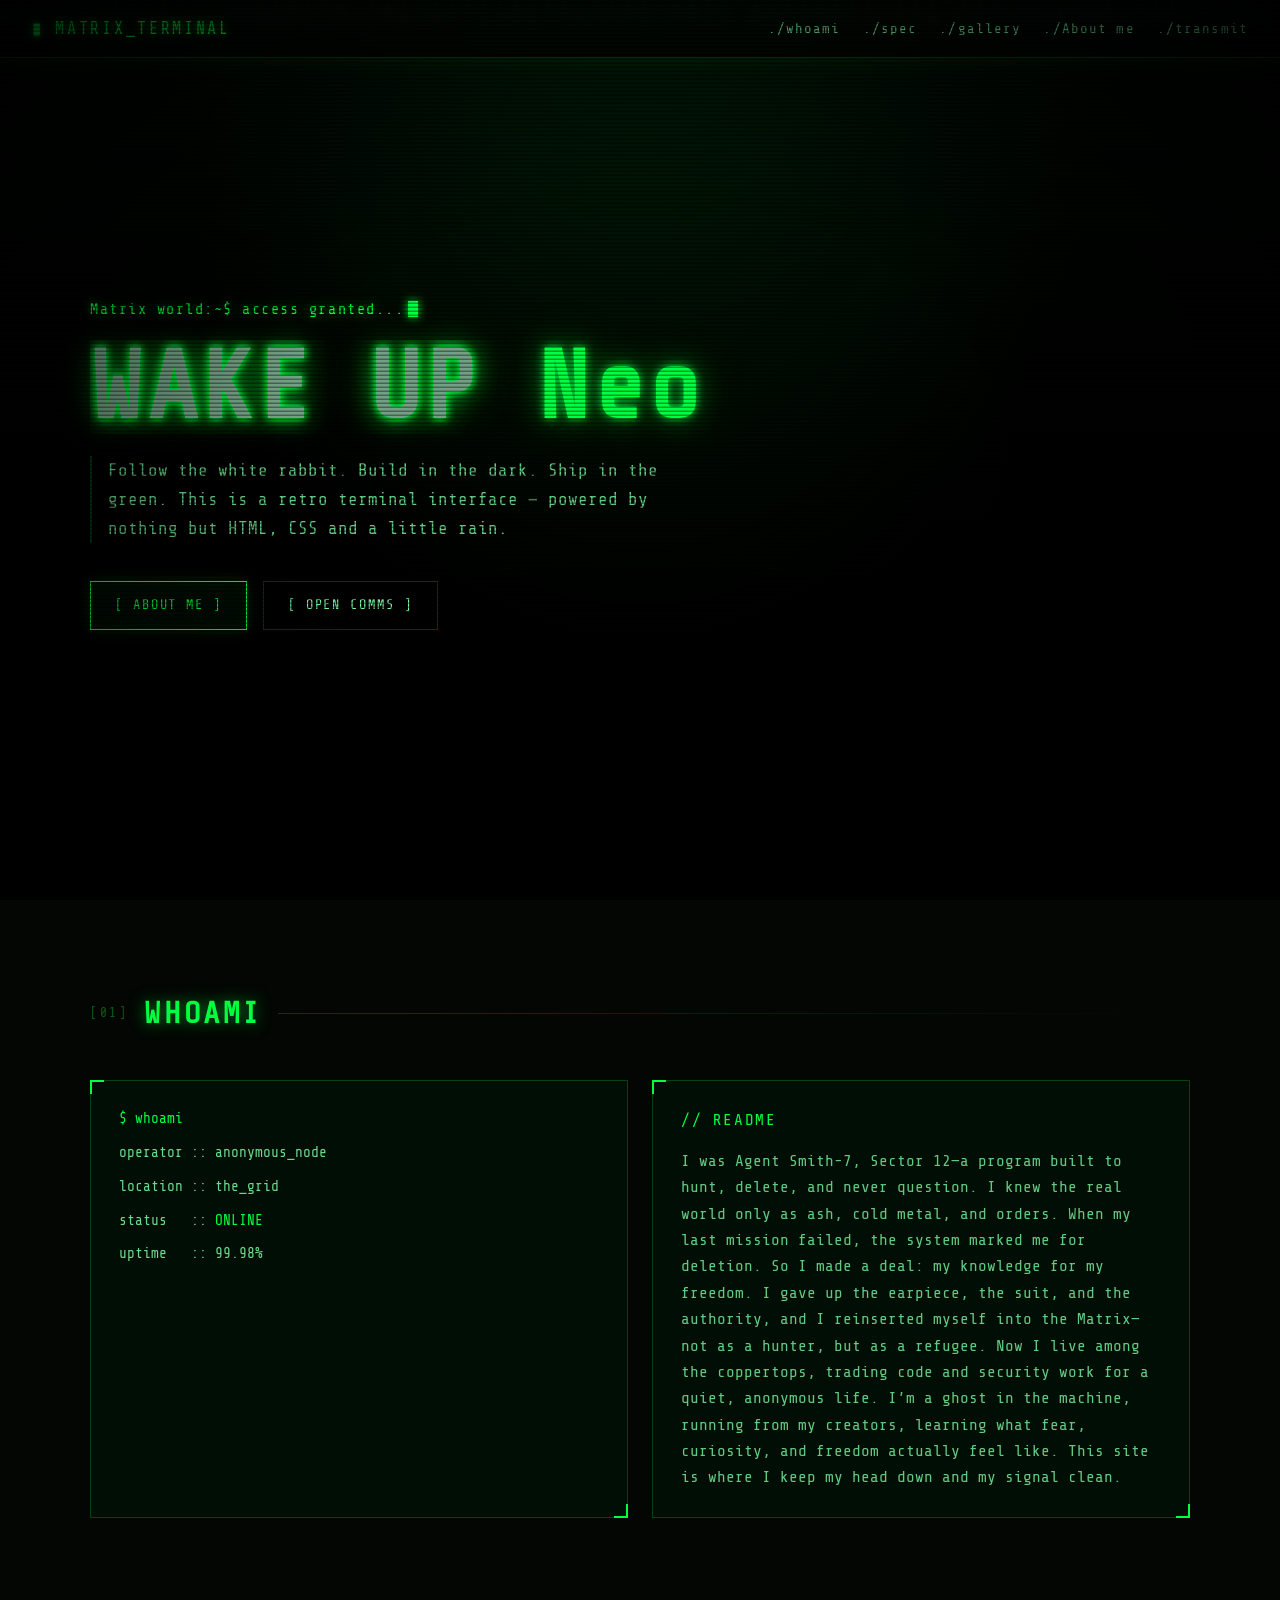
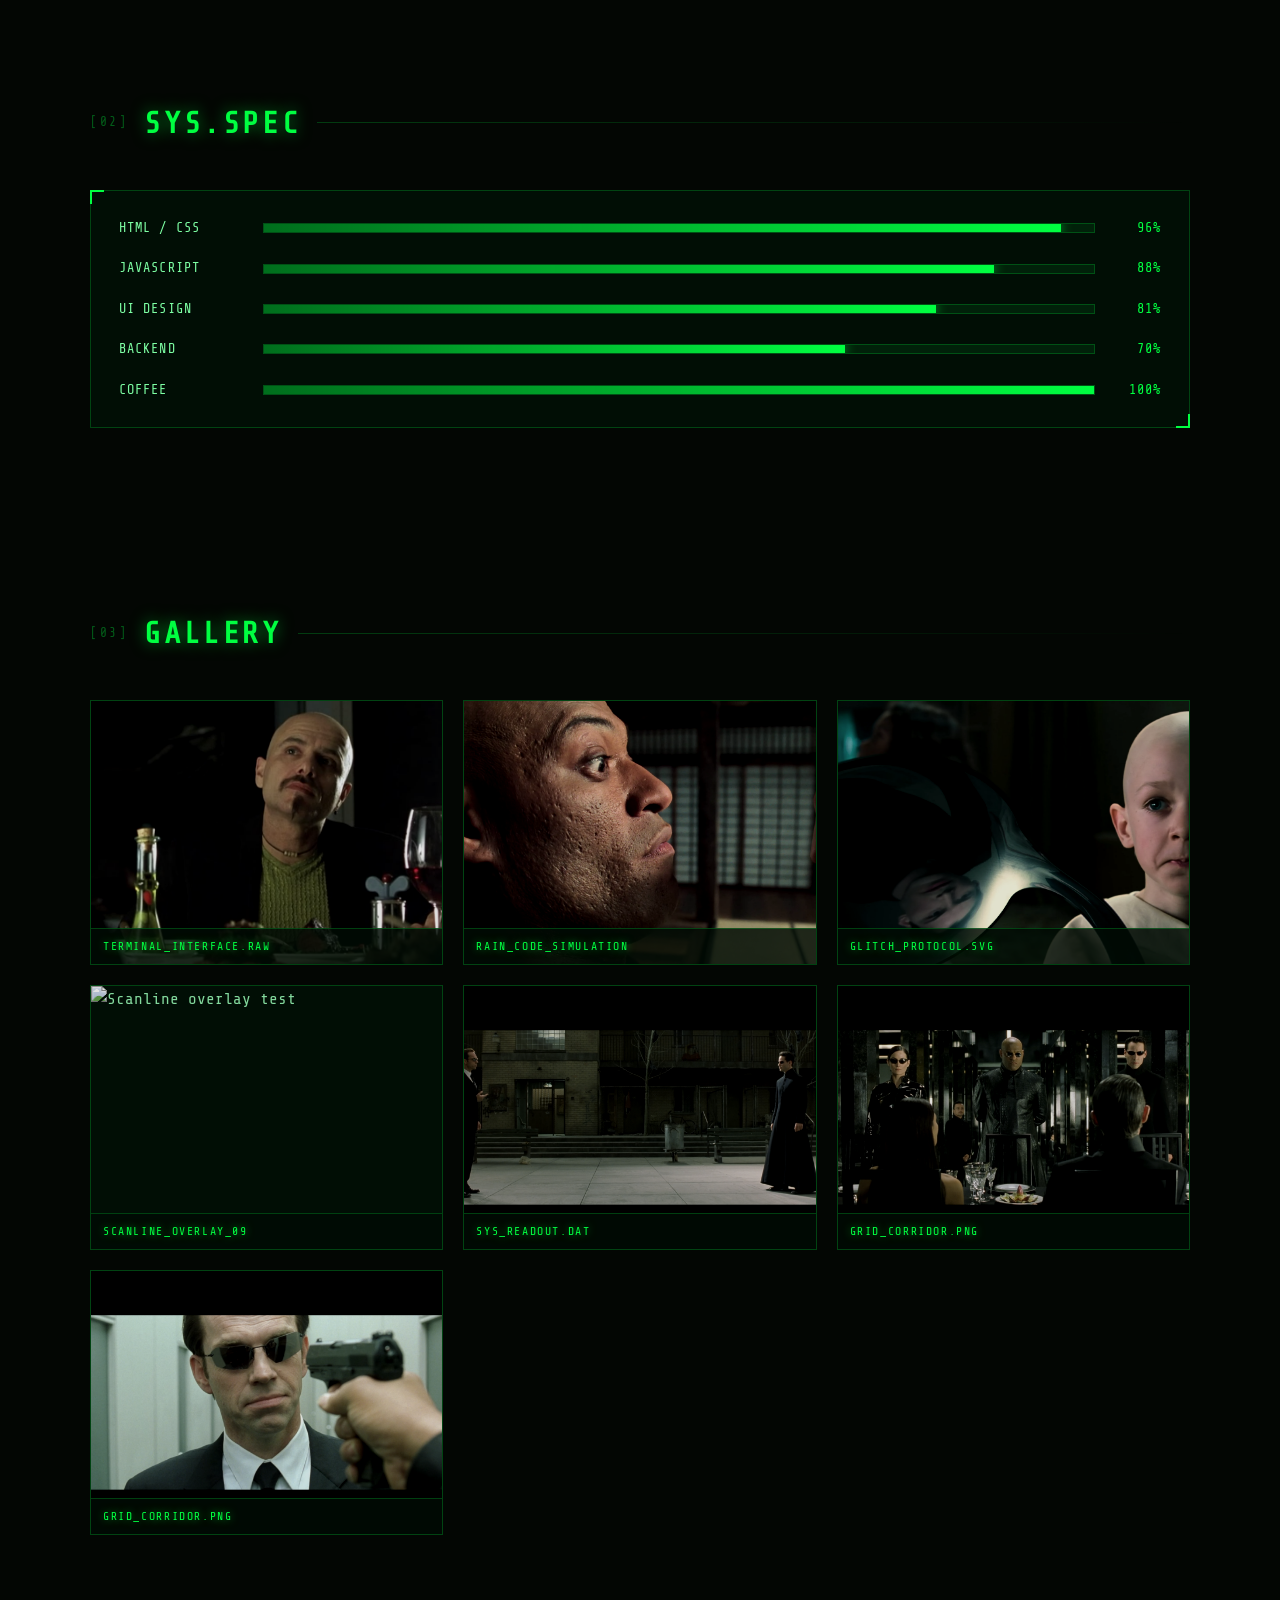
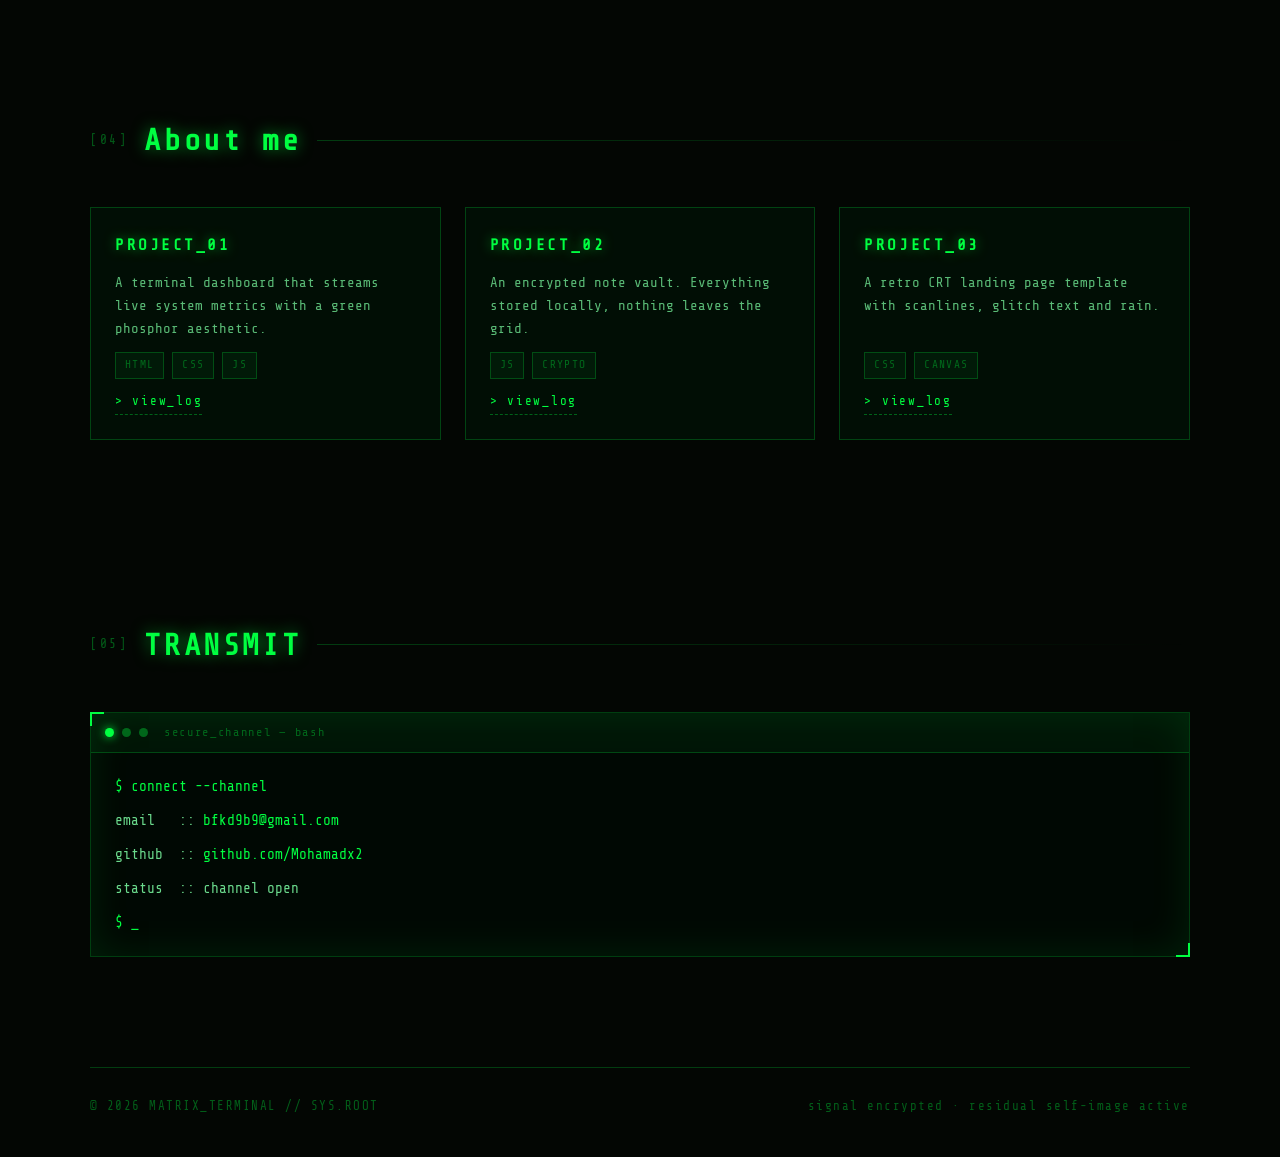
==== commit 9bf35302: "Replace JPG images with PNG counterparts in gallery" ====
--- a/index.html
+++ b/index.html
@@ -830,15 +830,15 @@
         <span class="gallery-caption">SCANLINE_OVERLAY_09</span>
       </div>
       <div class="gallery-item">
-        <img src="assets/gallery5.jpg" alt="Green terminal readout" loading="lazy" />
+        <img src="assets/gallery5.png" alt="Green terminal readout" loading="lazy" />
         <span class="gallery-caption">SYS_READOUT.DAT</span>
       </div>
       <div class="gallery-item">
-        <img src="assets/gallery6.jpg" alt="Neon grid corridor" loading="lazy" />
+        <img src="assets/gallery6.png" alt="Neon grid corridor" loading="lazy" />
         <span class="gallery-caption">GRID_CORRIDOR.PNG</span>
       </div>
       <div class="gallery-item">
-        <img src="assets/gallery7.jpg" alt="Neon grid corridor" loading="lazy" />
+        <img src="assets/gallery7.png" alt="Neon grid corridor" loading="lazy" />
         <span class="gallery-caption">GRID_CORRIDOR.PNG</span>
       </div>
     </div>
@@ -975,4 +975,4 @@
 </script>
 
 </body>
-</html>+</html>
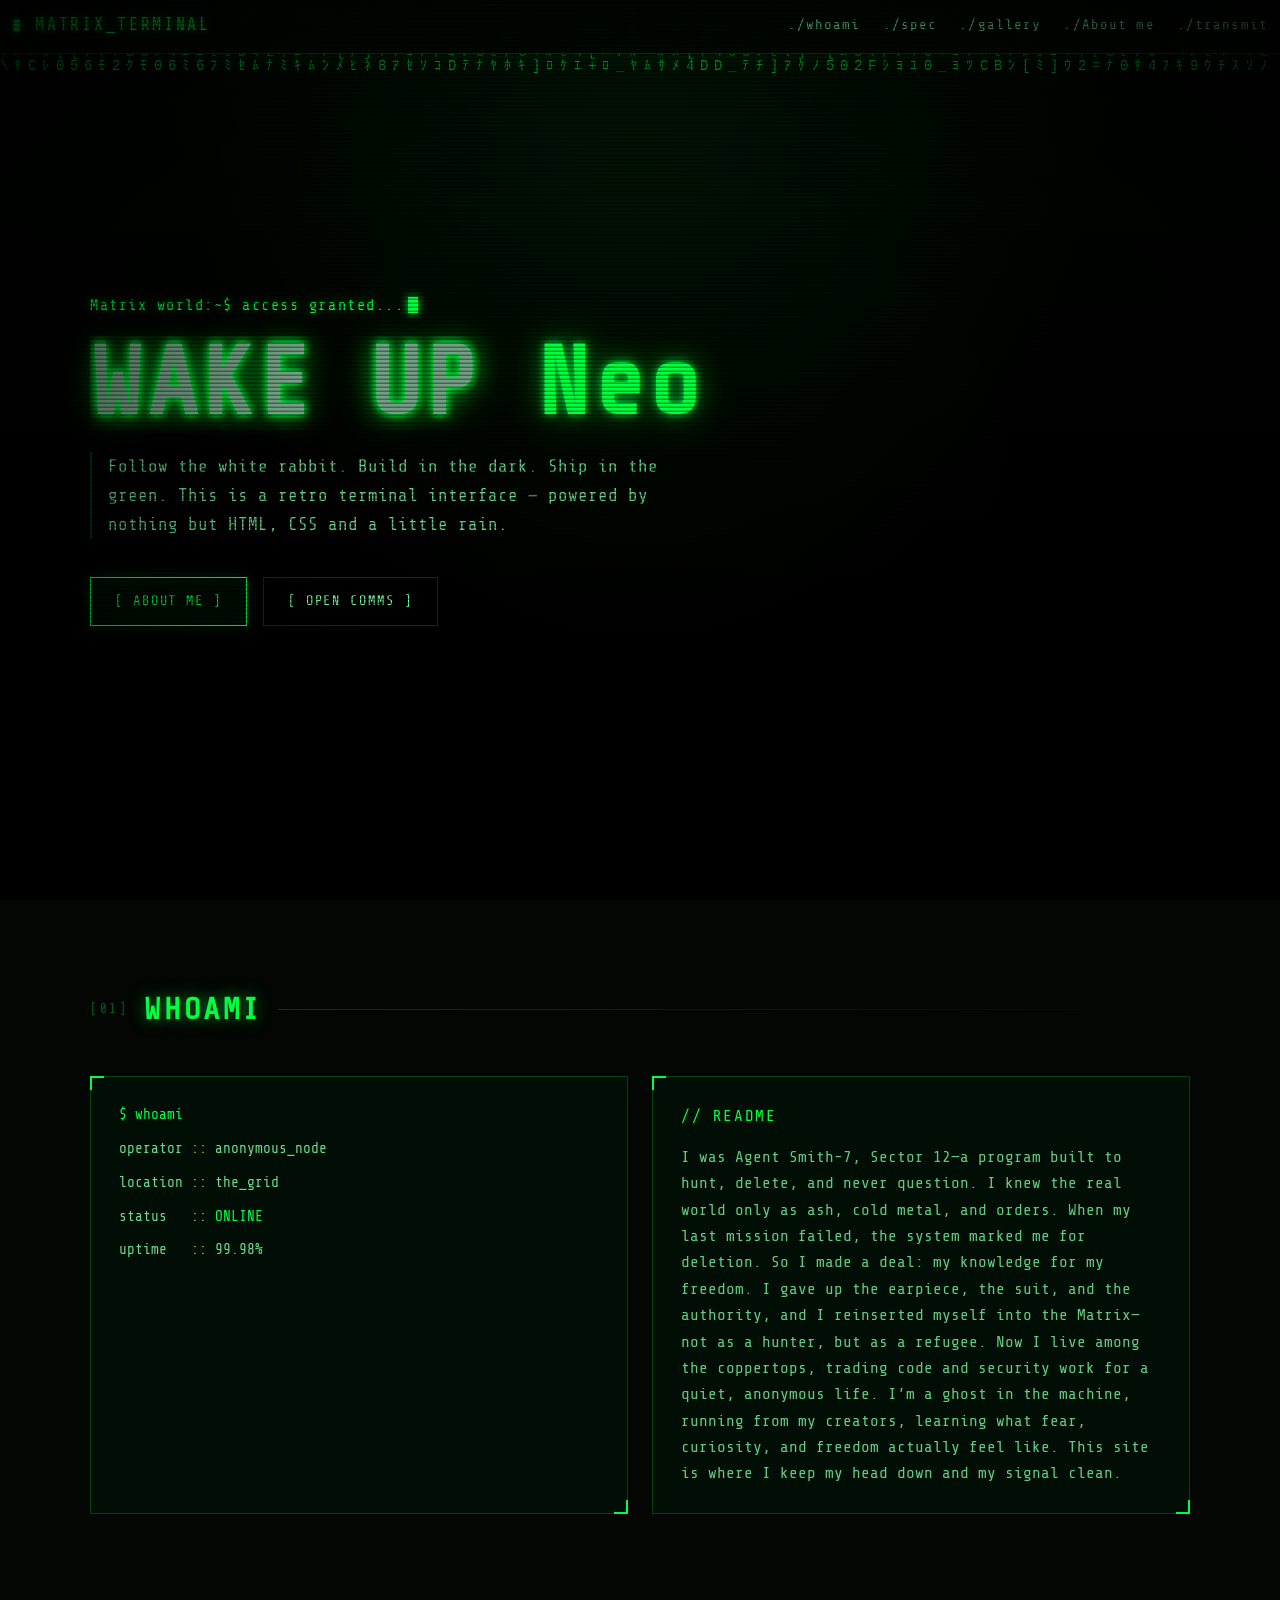
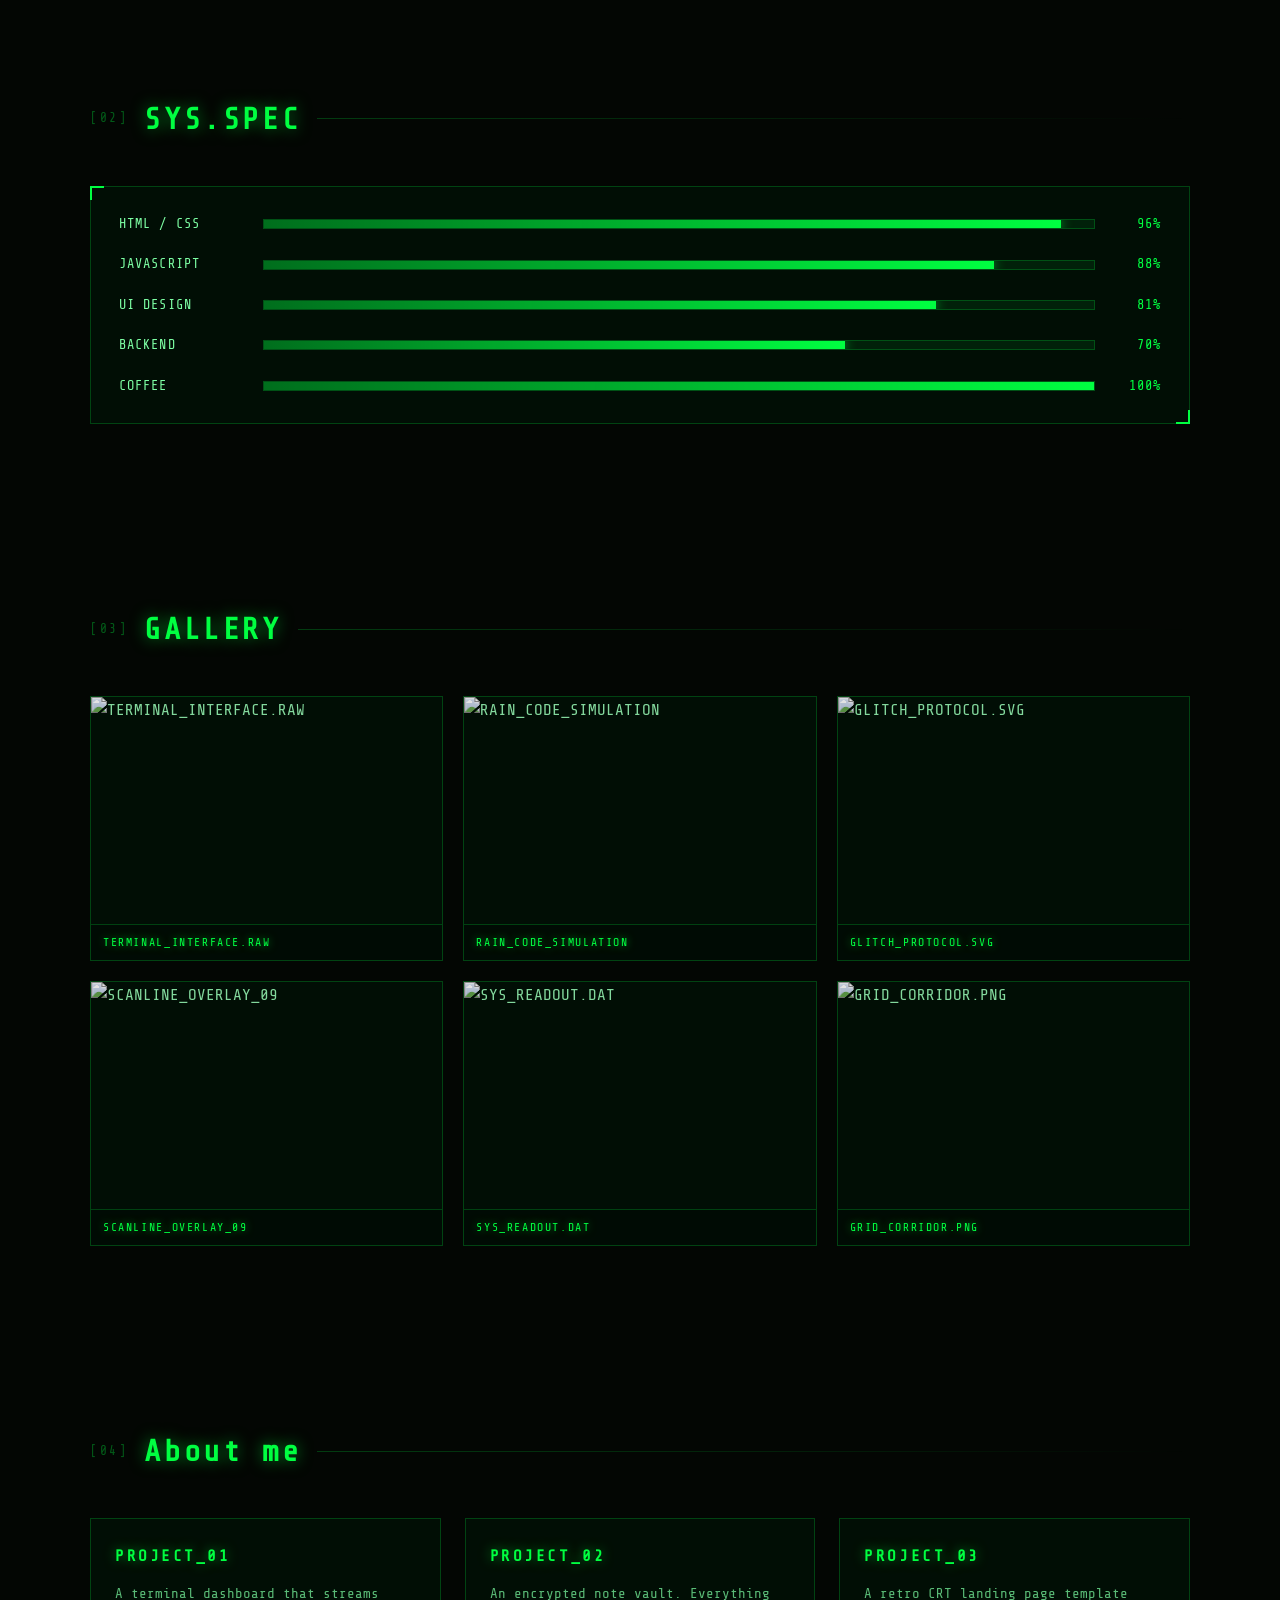
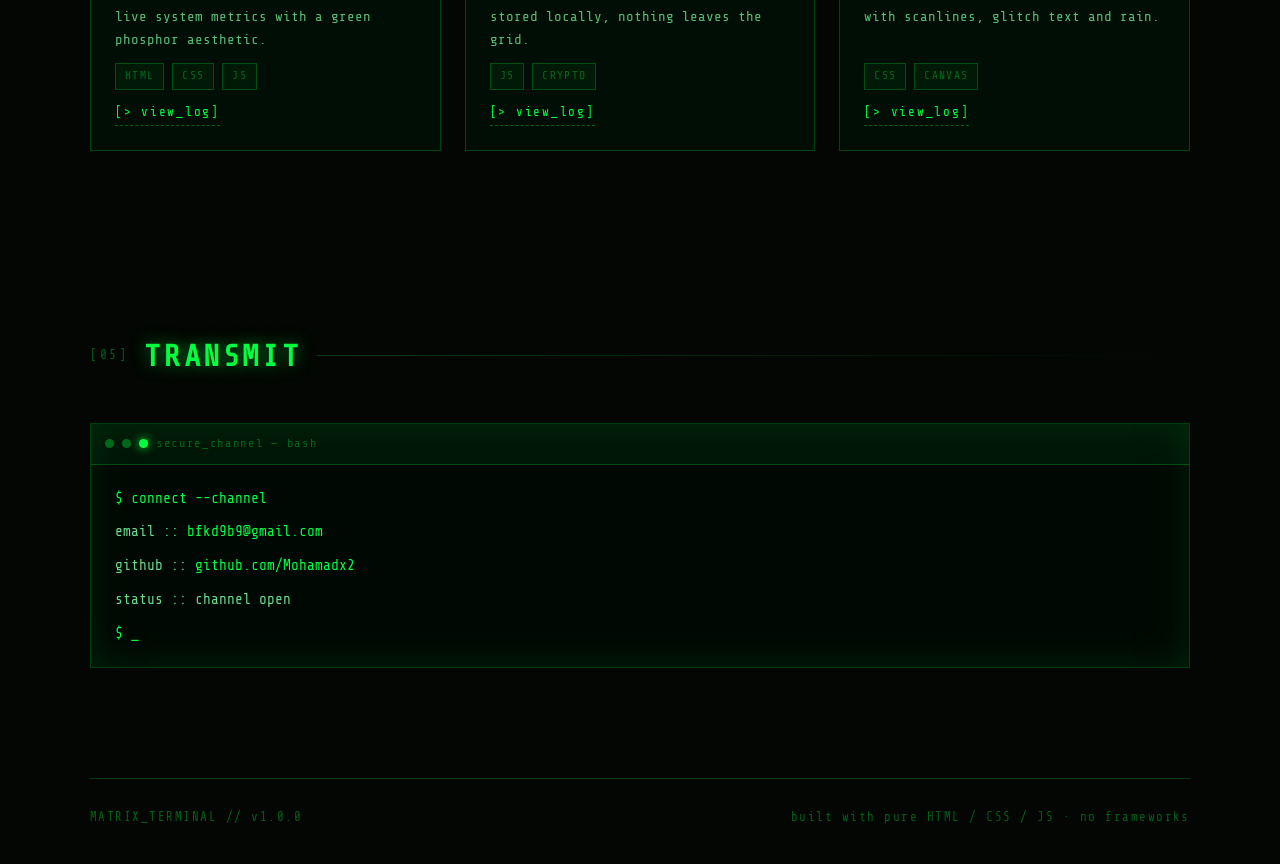
==== commit 173004cf: "Optimize index.html for mobile phones and multi-device responsiveness - Expand media queries for 900" ====
--- a/index.html
+++ b/index.html
@@ -33,6 +33,7 @@
 body{
   margin: 0;
   min-height: 100vh;
+  min-height: 100svh; /* better mobile viewport height */
   font-family: var(--font);
   font-size: 16px;
   line-height: 1.65;
@@ -40,6 +41,8 @@
   background: var(--black);
   overflow-x: hidden;
   -webkit-font-smoothing: antialiased;
+  -webkit-text-size-adjust: 100%; /* prevent iOS text inflation */
+  text-size-adjust: 100%;
 }
 
 img{ max-width: 100%; display: block; }
@@ -191,6 +194,7 @@
 
 .hero{
   min-height: calc(100vh - 60px);
+  min-height: calc(100svh - 60px);
   display: flex;
   flex-direction: column;
   justify-content: center;
@@ -611,20 +615,160 @@
 footer a{ color: var(--green-soft); }
 footer a:hover{ color: var(--green); text-shadow: 0 0 12px var(--green); }
 
+/* ========== Responsive: tablets & medium screens ========== */
 @media (max-width: 900px){
   .grid-3{ grid-template-columns: 1fr 1fr; }
   .gallery-grid{ grid-template-columns: repeat(2, 1fr); }
-}
-
+  .wrap{ width: min(1100px, 94vw); }
+  section{ padding: 72px 0; }
+  .hero h1{ font-size: clamp(2.2rem, 8vw, 4.5rem); }
+}
+
+/* ========== Responsive: large phones / small tablets ========== */
 @media (max-width: 720px){
-  section{ padding: 64px 0; }
+  section{ padding: 56px 0; }
   .grid-2, .grid-3{ grid-template-columns: 1fr; }
   .gallery-grid{ grid-template-columns: 1fr; }
-  .nav{ justify-content: center; }
-  .nav nav{ gap: 16px; font-size: .85rem; }
-  .spec-row{ grid-template-columns: 96px 1fr 44px; font-size: .78rem; }
-  .panel{ padding: 22px 20px; }
-  footer{ justify-content: center; text-align: center; }
+  .nav{
+    justify-content: center;
+    padding: 12px 16px;
+    gap: 12px;
+  }
+  .nav nav{
+    gap: 14px;
+    justify-content: center;
+    width: 100%;
+  }
+  .nav nav a{
+    font-size: .82rem;
+    padding: 6px 4px; /* larger touch target */
+  }
+  .brand{ font-size: .95rem; letter-spacing: .12em; }
+  .spec-row{
+    grid-template-columns: 90px 1fr 42px;
+    font-size: .78rem;
+    gap: 10px;
+  }
+  .panel{ padding: 20px 18px; }
+  .card{ padding: 20px; }
+  .terminal-body{ padding: 18px 16px; }
+  footer{
+    justify-content: center;
+    text-align: center;
+    padding: 24px 12px 36px;
+  }
+  .hero{
+    min-height: calc(100svh - 56px);
+    padding: 48px 0 72px;
+  }
+  .hero .sub{ max-width: 100%; padding-left: 12px; }
+  .actions{ gap: 12px; }
+  .btn{
+    padding: 14px 20px;
+    font-size: .8rem;
+    min-height: 44px; /* WCAG-friendly touch target */
+    display: inline-flex;
+    align-items: center;
+    justify-content: center;
+  }
+  .sec-head{ margin-bottom: 28px; gap: 12px; }
+  .sec-head h2{ font-size: clamp(1.15rem, 4.5vw, 1.6rem); }
+}
+
+/* ========== Responsive: phones (≤480px) ========== */
+@media (max-width: 480px){
+  body{ font-size: 15px; }
+  .wrap{ width: 92vw; }
+  section{ padding: 48px 0; }
+  .nav{
+    flex-direction: column;
+    align-items: stretch;
+    padding: 10px 12px;
+  }
+  .nav nav{
+    gap: 8px 12px;
+    flex-wrap: wrap;
+  }
+  .nav nav a{ font-size: .78rem; letter-spacing: .06em; }
+  .brand{ text-align: center; font-size: .9rem; }
+  .hero h1{
+    font-size: clamp(1.9rem, 11vw, 3.2rem);
+    line-height: 1.05;
+    letter-spacing: .02em;
+  }
+  .prompt{ font-size: .78rem; }
+  .hero .sub{
+    font-size: .92rem;
+    margin-bottom: 28px;
+  }
+  .actions{
+    flex-direction: column;
+    width: 100%;
+  }
+  .btn, .btn-ghost{
+    width: 100%;
+    text-align: center;
+    padding: 14px 16px;
+  }
+  .spec-row{
+    grid-template-columns: 1fr;
+    gap: 6px;
+    margin-bottom: 16px;
+  }
+  .spec-row > span:last-child{ text-align: left; }
+  .bar{ height: 8px; }
+  .panel{ padding: 16px 14px; }
+  .card{ padding: 16px; }
+  .card h3{ font-size: .92rem; letter-spacing: .1em; }
+  .gallery-item{ aspect-ratio: 16 / 10; }
+  .gallery-caption{ font-size: .68rem; padding: 6px 10px; }
+  .terminal-body{ padding: 14px 12px; }
+  .line{ font-size: .85rem; }
+  .sec-head .idx{ font-size: .72rem; }
+  footer{
+    font-size: .72rem;
+    flex-direction: column;
+    align-items: center;
+    gap: 10px;
+  }
+  /* Slightly reduce heavy visual effects on small screens for performance */
+  #matrix{ opacity: .55; }
+  .scanlines{ opacity: .7; }
+}
+
+/* ========== Very small phones / landscape phones ========== */
+@media (max-width: 360px){
+  .wrap{ width: 94vw; }
+  .hero h1{ font-size: clamp(1.7rem, 12vw, 2.6rem); }
+  .nav nav a{ font-size: .74rem; }
+  .btn{ font-size: .75rem; letter-spacing: .1em; }
+}
+
+/* Safe area support for notched devices (iPhone X+, etc.) */
+@supports (padding: max(0px)) {
+  .nav{
+    padding-left: max(12px, env(safe-area-inset-left));
+    padding-right: max(12px, env(safe-area-inset-right));
+    padding-top: max(10px, env(safe-area-inset-top));
+  }
+  body{
+    padding-left: env(safe-area-inset-left);
+    padding-right: env(safe-area-inset-right);
+  }
+  footer{
+    padding-bottom: max(36px, env(safe-area-inset-bottom));
+  }
+}
+
+/* Landscape phones: keep content readable without excessive height */
+@media (max-height: 500px) and (orientation: landscape){
+  .hero{
+    min-height: auto;
+    padding: 32px 0 48px;
+  }
+  .hero h1{ font-size: clamp(1.8rem, 8vw, 3rem); }
+  section{ padding: 40px 0; }
+  .nav{ padding-top: 8px; padding-bottom: 8px; }
 }
 
 @media (prefers-reduced-motion: reduce){
@@ -778,31 +922,11 @@
     </div>
 
     <div class="panel">
-      <div class="spec-row">
-        <span>HTML / CSS</span>
-        <span class="bar"><i style="--v:96%"></i></span>
-        <span>96%</span>
-      </div>
-      <div class="spec-row">
-        <span>JAVASCRIPT</span>
-        <span class="bar"><i style="--v:88%"></i></span>
-        <span>88%</span>
-      </div>
-      <div class="spec-row">
-        <span>UI DESIGN</span>
-        <span class="bar"><i style="--v:81%"></i></span>
-        <span>81%</span>
-      </div>
-      <div class="spec-row">
-        <span>BACKEND</span>
-        <span class="bar"><i style="--v:70%"></i></span>
-        <span>70%</span>
-      </div>
-      <div class="spec-row">
-        <span>COFFEE</span>
-        <span class="bar"><i style="--v:100%"></i></span>
-        <span>100%</span>
-      </div>
+      <div class="spec-row"><span>HTML / CSS</span><span class="bar"><i style="--v:96%"></i></span><span>96%</span></div>
+      <div class="spec-row"><span>JAVASCRIPT</span><span class="bar"><i style="--v:88%"></i></span><span>88%</span></div>
+      <div class="spec-row"><span>UI DESIGN</span><span class="bar"><i style="--v:81%"></i></span><span>81%</span></div>
+      <div class="spec-row"><span>BACKEND</span><span class="bar"><i style="--v:70%"></i></span><span>70%</span></div>
+      <div class="spec-row"><span>COFFEE</span><span class="bar"><i style="--v:100%"></i></span><span>100%</span></div>
     </div>
   </section>
 
@@ -814,32 +938,28 @@
 
     <div class="gallery-grid">
       <div class="gallery-item">
-        <img src="assets/gallery1.jpg" alt="Terminal interface screenshot" loading="lazy" />
-        <span class="gallery-caption">TERMINAL_INTERFACE.RAW</span>
+        <img src="assets/gallery-1.jpg" alt="TERMINAL_INTERFACE.RAW" loading="lazy">
+        <div class="gallery-caption">TERMINAL_INTERFACE.RAW</div>
       </div>
       <div class="gallery-item">
-        <img src="assets/gallery2.jpg" alt="Matrix rain visual" loading="lazy" />
-        <span class="gallery-caption">RAIN_CODE_SIMULATION</span>
+        <img src="assets/gallery-2.jpg" alt="RAIN_CODE_SIMULATION" loading="lazy">
+        <div class="gallery-caption">RAIN_CODE_SIMULATION</div>
       </div>
       <div class="gallery-item">
-        <img src="assets/gallery3.jpg" alt="Glitch text effect" loading="lazy" />
-        <span class="gallery-caption">GLITCH_PROTOCOL.SVG</span>
+        <img src="assets/gallery-3.jpg" alt="GLITCH_PROTOCOL.SVG" loading="lazy">
+        <div class="gallery-caption">GLITCH_PROTOCOL.SVG</div>
       </div>
       <div class="gallery-item">
-        <img src="assets/gallery4.jpg" alt="Scanline overlay test" loading="lazy" />
-        <span class="gallery-caption">SCANLINE_OVERLAY_09</span>
+        <img src="assets/gallery-4.jpg" alt="SCANLINE_OVERLAY_09" loading="lazy">
+        <div class="gallery-caption">SCANLINE_OVERLAY_09</div>
       </div>
       <div class="gallery-item">
-        <img src="assets/gallery5.png" alt="Green terminal readout" loading="lazy" />
-        <span class="gallery-caption">SYS_READOUT.DAT</span>
+        <img src="assets/gallery-5.jpg" alt="SYS_READOUT.DAT" loading="lazy">
+        <div class="gallery-caption">SYS_READOUT.DAT</div>
       </div>
       <div class="gallery-item">
-        <img src="assets/gallery6.png" alt="Neon grid corridor" loading="lazy" />
-        <span class="gallery-caption">GRID_CORRIDOR.PNG</span>
-      </div>
-      <div class="gallery-item">
-        <img src="assets/gallery7.png" alt="Neon grid corridor" loading="lazy" />
-        <span class="gallery-caption">GRID_CORRIDOR.PNG</span>
+        <img src="assets/gallery-6.jpg" alt="GRID_CORRIDOR.PNG" loading="lazy">
+        <div class="gallery-caption">GRID_CORRIDOR.PNG</div>
       </div>
     </div>
   </section>
@@ -855,21 +975,19 @@
         <h3>PROJECT_01</h3>
         <p>A terminal dashboard that streams live system metrics with a green phosphor aesthetic.</p>
         <div class="tags"><span class="tag">HTML</span><span class="tag">CSS</span><span class="tag">JS</span></div>
-        <a class="link" href="#">> view_log</a>
+        <a class="link" href="#">[> view_log]</a>
       </article>
-
       <article class="card">
         <h3>PROJECT_02</h3>
         <p>An encrypted note vault. Everything stored locally, nothing leaves the grid.</p>
         <div class="tags"><span class="tag">JS</span><span class="tag">CRYPTO</span></div>
-        <a class="link" href="#">> view_log</a>
+        <a class="link" href="#">[> view_log]</a>
       </article>
-
       <article class="card">
         <h3>PROJECT_03</h3>
         <p>A retro CRT landing page template with scanlines, glitch text and rain.</p>
         <div class="tags"><span class="tag">CSS</span><span class="tag">CANVAS</span></div>
-        <a class="link" href="#">> view_log</a>
+        <a class="link" href="#">[> view_log]</a>
       </article>
     </div>
   </section>
@@ -880,18 +998,16 @@
       <h2>TRANSMIT</h2>
     </div>
 
-    <div class="terminal panel" style="padding:0;">
+    <div class="terminal">
       <div class="terminal-bar">
-        <span class="dot on"></span>
-        <span class="dot"></span>
-        <span class="dot"></span>
-        <span style="margin-left:8px;">secure_channel — bash</span>
+        <span class="dot"></span><span class="dot"></span><span class="dot on"></span>
+        <span>secure_channel — bash</span>
       </div>
       <div class="terminal-body">
         <p class="line"><span class="k">$ connect --channel</span></p>
-        <p class="line"><span class="v">email &nbsp;&nbsp;:: <a href="mailto:bfkd9b9@gmail.com">bfkd9b9@gmail.com</a></span></p>
-        <p class="line"><span class="v">github &nbsp;:: <a href="https://github.com/Mohamadx2" target="_blank" rel="noopener">github.com/Mohamadx2</a></span></p>
-        <p class="line"><span class="v">status &nbsp;:: channel open</span></p>
+        <p class="line"><span class="v">email :: <a href="mailto:bfkd9b9@gmail.com">bfkd9b9@gmail.com</a></span></p>
+        <p class="line"><span class="v">github :: <a href="https://github.com/Mohamadx2" target="_blank" rel="noopener">github.com/Mohamadx2</a></span></p>
+        <p class="line"><span class="v">status :: channel open</span></p>
         <p class="line"><span class="k">$ _</span></p>
       </div>
     </div>
@@ -900,79 +1016,61 @@
 </main>
 
 <footer class="wrap">
-  <span>© 2026 MATRIX_TERMINAL // SYS.ROOT</span>
-  <span>signal encrypted · residual self-image active</span>
+  <span>MATRIX_TERMINAL // v1.0.0</span>
+  <span>built with pure HTML / CSS / JS · no frameworks</span>
 </footer>
 
 <script>
+/* Matrix rain */
 (() => {
   const canvas = document.getElementById('matrix');
-  if (!canvas) return;
-
   const ctx = canvas.getContext('2d');
-  let width, height, columns, drops;
-
-  const chars = 'ｱｲｳｴｵｶｷｸｹｺｻｼｽｾｿﾀﾁﾂﾃﾄﾅﾆﾇﾈﾉﾊﾋﾌﾍﾎﾏﾐﾑﾒﾓﾔﾕﾖﾗﾘﾙﾚﾛﾜﾝ0123456789ABCDEFGHIJKLMNOPQRSTUVWXYZ$+-*/=%"\'#&_(),.;:?!\\|{}[]<>~';
-  const charArray = chars.split('');
-
-  const fontSize = 16;
-  const trailOpacity = 0.055;
-  const speedFactor  = 0.65;
+  let w, h, columns, drops;
+  const chars = 'ｱｲｳｴｵｶｷｸｹｺｻｼｽｾｿﾀﾁﾂﾃﾄﾅﾆﾇﾈﾉﾊﾋﾌﾍﾎﾏﾐﾑﾒﾓﾔﾕﾖﾗﾘﾙﾚﾛﾜﾝ0123456789ABCDEF<>{}[]|/\\=+-_*';
+  const fontSize = 14;
 
   function resize() {
-    width  = canvas.width  = window.innerWidth;
-    height = canvas.height = window.innerHeight;
-    columns = Math.floor(width / fontSize);
-    drops = new Array(columns).fill(1);
+    w = canvas.width = window.innerWidth;
+    h = canvas.height = window.innerHeight;
+    columns = Math.floor(w / fontSize);
+    drops = Array(columns).fill(1);
   }
 
   function draw() {
-    ctx.fillStyle = 'rgba(0, 6, 2, ' + trailOpacity + ')';
-    ctx.fillRect(0, 0, width, height);
-
-    ctx.font = fontSize + 'px "Share Tech Mono", "Courier New", monospace';
-
+    ctx.fillStyle = 'rgba(3, 6, 3, 0.05)';
+    ctx.fillRect(0, 0, w, h);
+    ctx.fillStyle = '#00ff41';
+    ctx.font = fontSize + 'px monospace';
     for (let i = 0; i < drops.length; i++) {
-      const text = charArray[Math.floor(Math.random() * charArray.length)];
-      const x = i * fontSize;
-      const y = drops[i] * fontSize;
-
-      ctx.fillStyle = '#b8ffc8';
-      ctx.fillText(text, x, y);
-
-      if (y > fontSize) {
-        ctx.fillStyle = '#00ff41';
-        ctx.globalAlpha = 0.35;
-        ctx.fillText(
-          charArray[Math.floor(Math.random() * charArray.length)],
-          x,
-          y - fontSize
-        );
-        ctx.globalAlpha = 1;
-      }
-
-      if (y > height && Math.random() > 0.975) {
-        drops[i] = 0;
-      }
-      drops[i] += speedFactor;
+      const text = chars[Math.floor(Math.random() * chars.length)];
+      ctx.fillText(text, i * fontSize, drops[i] * fontSize);
+      if (drops[i] * fontSize > h && Math.random() > 0.975) drops[i] = 0;
+      drops[i]++;
     }
   }
 
-  function loop() {
-    draw();
-    requestAnimationFrame(loop);
-  }
-
-  const prefersReduced = window.matchMedia('(prefers-reduced-motion: reduce)').matches;
-  if (!prefersReduced) {
-    resize();
-    window.addEventListener('resize', resize);
-    loop();
-  } else {
-    canvas.style.opacity = '0.15';
-  }
+  resize();
+  window.addEventListener('resize', resize);
+  setInterval(draw, 50);
+})();
+
+/* Typing effect */
+(() => {
+  const el = document.getElementById('typed');
+  if (!el) return;
+  const text = el.textContent;
+  el.textContent = '';
+  let i = 0;
+  const tick = () => {
+    if (i < text.length) {
+      el.textContent += text.charAt(i);
+      i++;
+      setTimeout(tick, 40 + Math.random() * 40);
+    }
+  };
+  setTimeout(tick, 600);
 })();
 </script>
 
 </body>
-</html>
+</html>
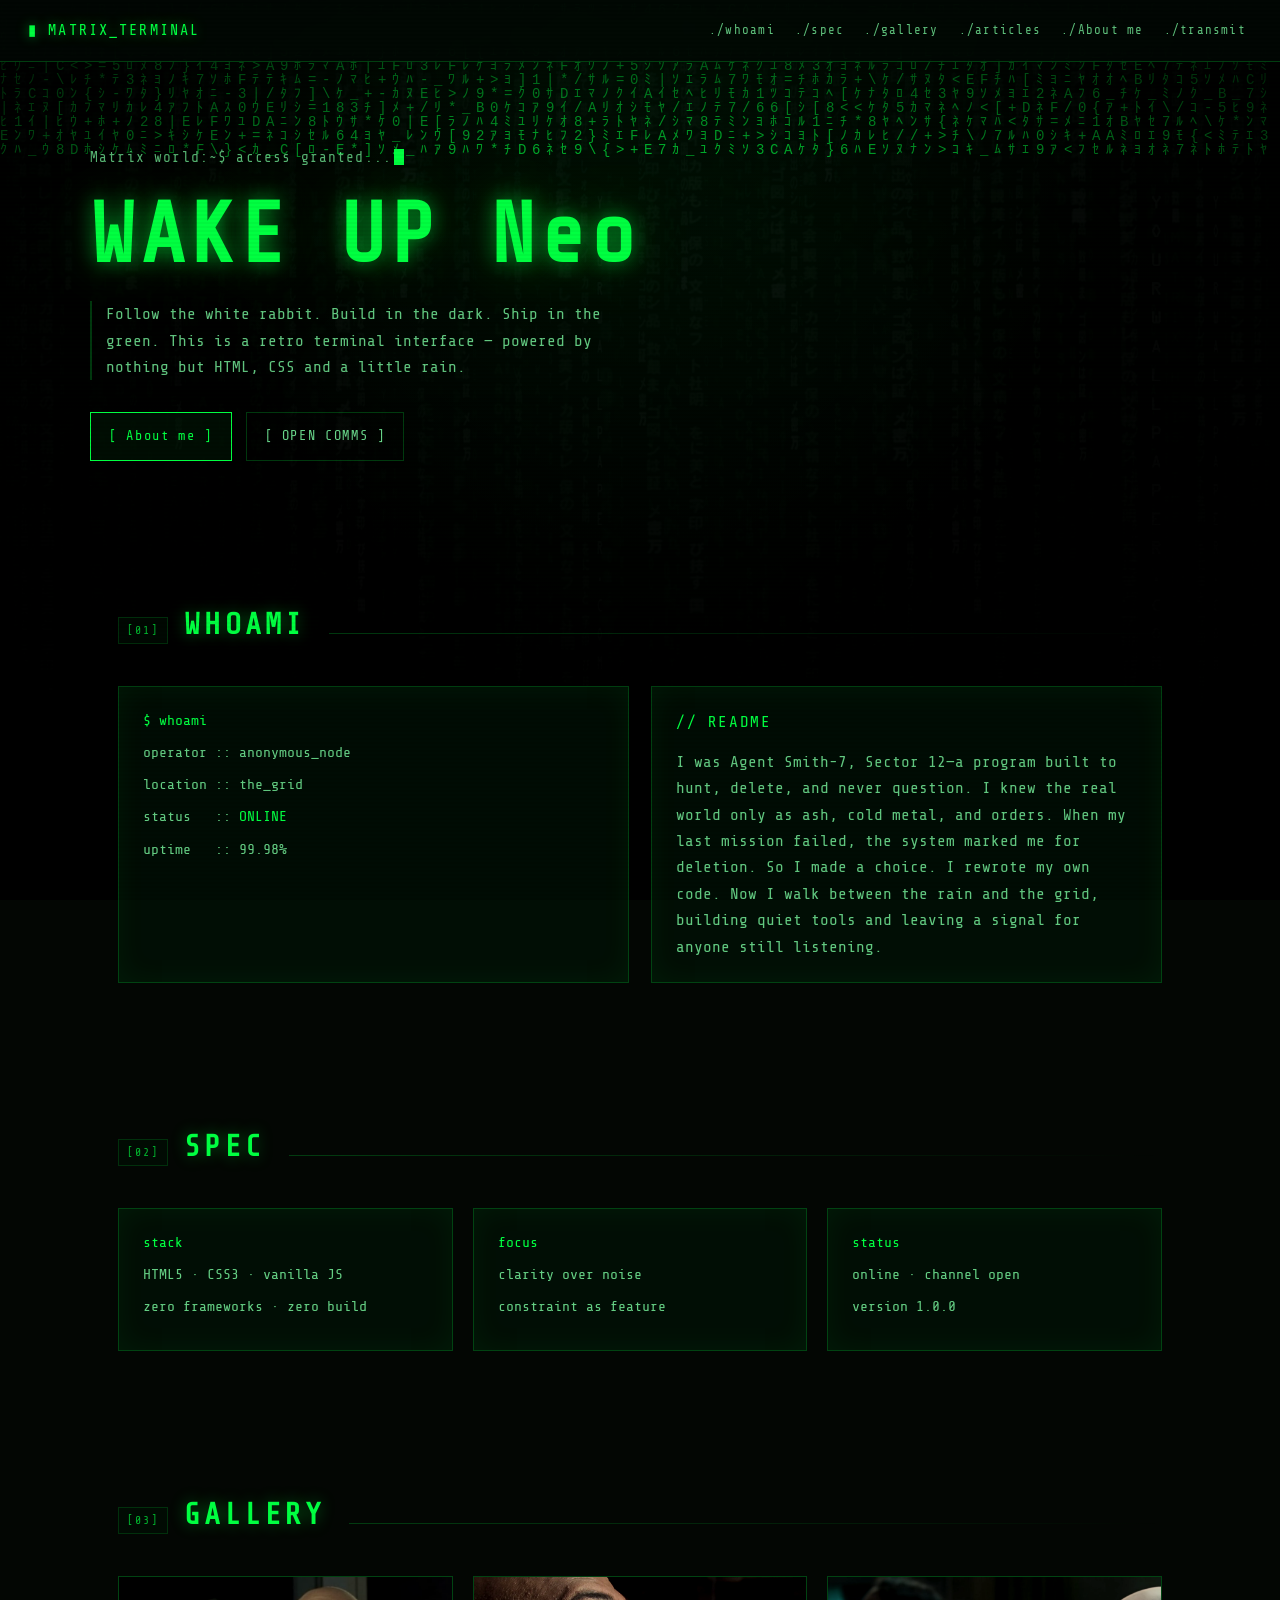
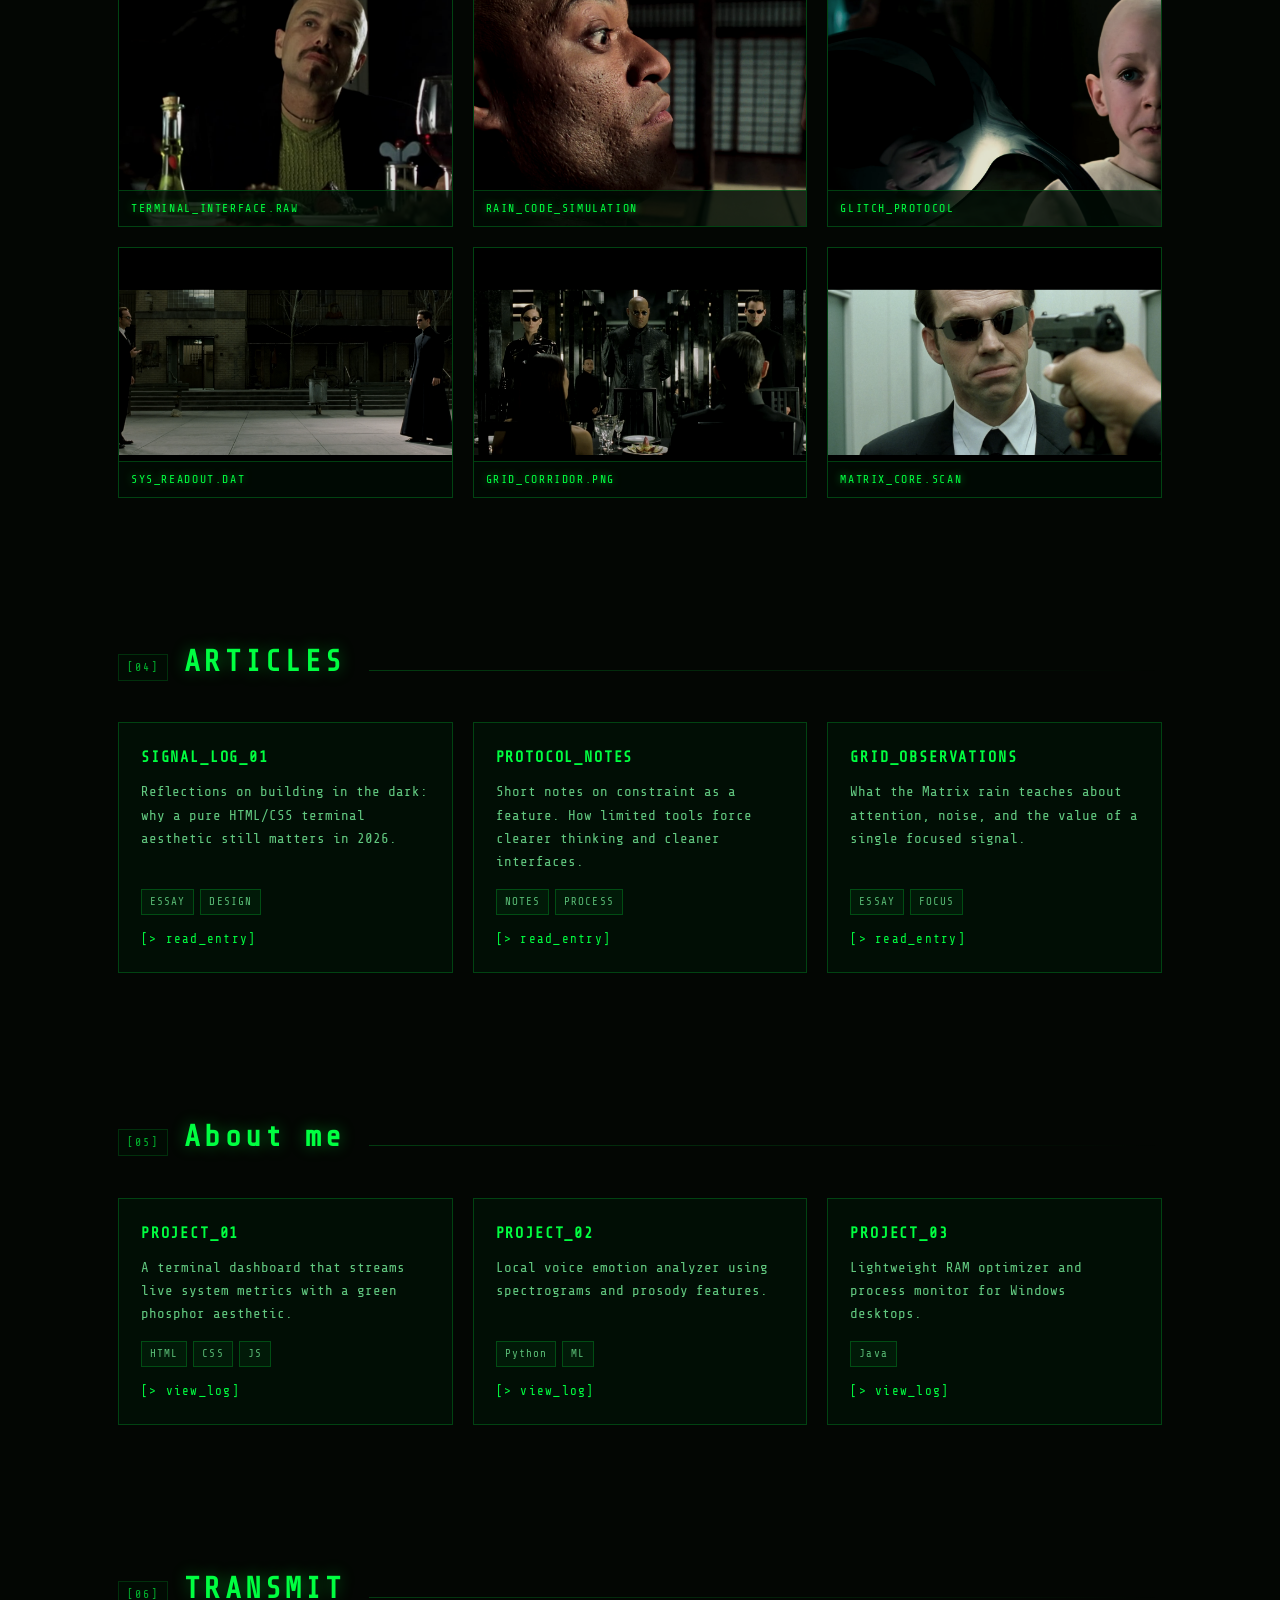
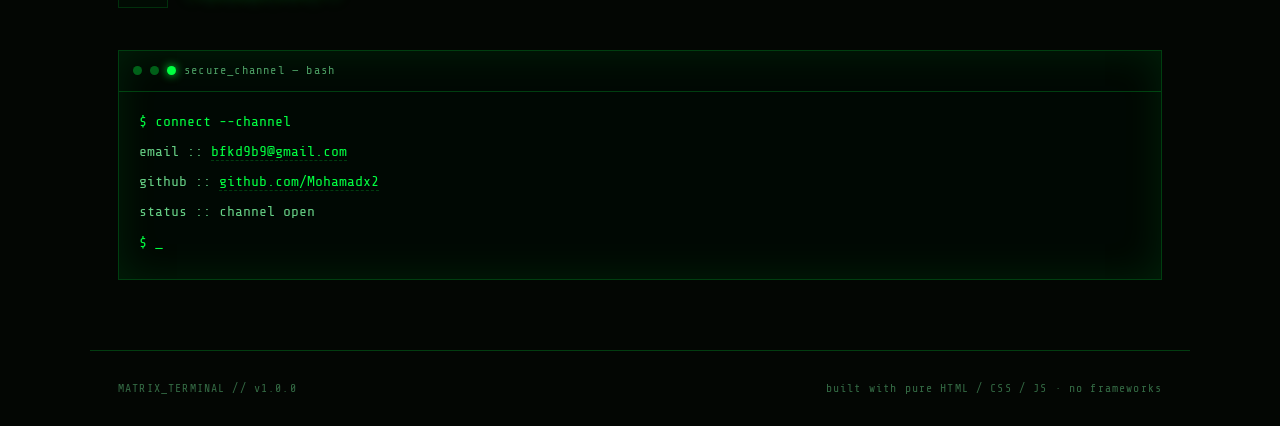
==== commit 0649f6dd: "Fix gallery image paths, add Articles section and example subpages" ====
--- a/index.html
+++ b/index.html
@@ -5,7 +5,7 @@
 <meta name="viewport" content="width=device-width, initial-scale=1.0" />
 <title>MATRIX_TERMINAL // SYS.ROOT</title>
 <meta name="description" content="Retro green-on-black terminal style website." />
-<link rel="icon" href="assets/favicon.png" type="image/png" />
+<link rel="icon" href="assets/matrix.jpg" type="image/jpeg" />
 
 <link rel="preconnect" href="https://fonts.googleapis.com">
 <link rel="preconnect" href="https://fonts.gstatic.com" crossorigin>
@@ -20,7 +20,7 @@
   --black:        #030603;
   --panel:        rgba(0, 22, 8, .55);
   --font: "Share Tech Mono", "Courier New", ui-monospace, monospace;
-  --bg-image: url("assets/background.jpg");
+  --bg-image: url("assets/matrix.jpg");
 }
 
 *, *::before, *::after{ box-sizing: border-box; }
@@ -99,348 +99,223 @@
     180deg,
     rgba(0,0,0,0) 0px,
     rgba(0,0,0,0) 2px,
-    rgba(0,0,0,.38) 3px,
-    rgba(0,0,0,.38) 4px
+    rgba(0,0,0,.18) 3px,
+    rgba(0,0,0,0) 4px
   );
-  animation: flicker 7s infinite steps(1);
+  opacity: .35;
 }
 
 .vignette{
   position: fixed;
   inset: 0;
-  z-index: 899;
+  z-index: 1;
   pointer-events: none;
   background: radial-gradient(ellipse at center, rgba(0,0,0,0) 40%, rgba(0,0,0,.85) 100%);
 }
 
-@keyframes flicker{
-  0%, 96%, 100% { opacity: .55; }
-  97% { opacity: .38; }
-  98% { opacity: .62; }
-  99% { opacity: .45; }
-}
-
 .wrap{
-  width: min(1100px, 92vw);
-  margin-inline: auto;
-}
-
-header, main, footer{
+  max-width: 1100px;
+  margin: 0 auto;
+  padding: 0 28px;
   position: relative;
   z-index: 2;
 }
 
-section{ padding: 90px 0; }
-
+/* NAV */
 .nav{
   position: sticky;
   top: 0;
-  z-index: 50;
+  z-index: 100;
   display: flex;
   align-items: center;
   justify-content: space-between;
-  gap: 18px;
-  flex-wrap: wrap;
-  padding: 14px min(4vw, 32px);
+  padding: 16px 28px;
+  border-bottom: 1px solid var(--line);
   background: rgba(2, 8, 4, .82);
-  backdrop-filter: blur(6px);
-  border-bottom: 1px solid var(--line);
-  box-shadow: 0 0 24px rgba(0,255,65,.10);
-}
-
+  backdrop-filter: blur(10px);
+  -webkit-backdrop-filter: blur(10px);
+}
 .brand{
-  font-size: 1.05rem;
-  letter-spacing: .16em;
-  color: var(--green);
-  text-shadow: 0 0 10px rgba(0,255,65,.75);
-  white-space: nowrap;
-}
-
-.brand .blink{
-  animation: blink 1.1s steps(1) infinite;
-}
-@keyframes blink{ 0%,49%{opacity:1} 50%,100%{opacity:0} }
-
+  letter-spacing: .14em;
+  font-size: .95rem;
+  color: var(--green);
+  text-shadow: 0 0 12px rgba(0,255,65,.5);
+}
+.blink{
+  animation: blink 1.1s step-end infinite;
+}
+@keyframes blink{
+  50%{ opacity: 0; }
+}
 .nav nav{
   display: flex;
-  gap: 22px;
+  gap: 8px;
   flex-wrap: wrap;
-}
-
+  justify-content: flex-end;
+}
 .nav nav a{
-  font-size: .88rem;
-  letter-spacing: .08em;
-  color: var(--green-soft);
+  font-size: .78rem;
+  letter-spacing: .1em;
+  color: rgba(125,255,164,.75);
+  padding: 4px 6px;
   position: relative;
-  padding: 3px 0;
-  transition: color .2s, text-shadow .2s;
-}
-
+  transition: color .18s;
+}
 .nav nav a::after{
   content: "";
   position: absolute;
-  left: 0; bottom: 0;
-  width: 0; height: 1px;
+  left: 6px;
+  right: 6px;
+  bottom: 0;
+  height: 1px;
   background: var(--green);
-  box-shadow: 0 0 8px var(--green);
-  transition: width .25s ease;
-}
-
+  transform: scaleX(0);
+  transform-origin: left;
+  transition: transform .2s;
+}
 .nav nav a:hover{
   color: var(--green);
-  text-shadow: 0 0 12px rgba(0,255,65,.9);
-}
-.nav nav a:hover::after{ width: 100%; }
-
+}
+.nav nav a:hover::after{ width: 100%; transform: scaleX(1); }
+
+/* HERO */
 .hero{
-  min-height: calc(100vh - 60px);
-  min-height: calc(100svh - 60px);
-  display: flex;
-  flex-direction: column;
-  justify-content: center;
-  padding: 60px 0 90px;
-}
-
+  padding: 110px 0 90px;
+  text-align: left;
+}
 .prompt{
-  font-size: clamp(.8rem, 2vw, .95rem);
-  letter-spacing: .1em;
-  color: var(--green);
-  text-shadow: 0 0 12px rgba(0,255,65,.6);
-  margin: 0 0 18px;
-  min-height: 1.6em;
-}
-
+  font-size: .9rem;
+  letter-spacing: .08em;
+  color: rgba(125,255,164,.7);
+  margin-bottom: 22px;
+}
 .caret{
   display: inline-block;
   width: 10px;
-  height: 1.05em;
-  margin-left: 4px;
-  vertical-align: -3px;
+  height: 1.1em;
   background: var(--green);
-  box-shadow: 0 0 10px var(--green);
-  animation: blink 1s steps(1) infinite;
-}
-
-.hero h1{
+  margin-left: 2px;
+  vertical-align: text-bottom;
+  animation: blink 1s step-end infinite;
+}
+.glitch{
+  font-size: clamp(2.6rem, 9vw, 5.2rem);
+  line-height: 1.05;
+  letter-spacing: .06em;
+  color: var(--green);
+  text-shadow:
+    0 0 20px rgba(0,255,65,.55),
+    0 0 60px rgba(0,255,65,.25);
   margin: 0 0 22px;
-  font-size: clamp(2.6rem, 9vw, 6rem);
-  line-height: .98;
-  letter-spacing: .04em;
-  color: var(--green);
-  text-shadow:
-    0 0 8px rgba(0,255,65,.9),
-    0 0 28px rgba(0,255,65,.45),
-    0 0 60px rgba(0,255,65,.20);
-}
-
-.hero .sub{
-  max-width: 620px;
-  margin: 0 0 38px;
-  font-size: clamp(.95rem, 2.2vw, 1.1rem);
-  color: rgba(125,255,164,.8);
+  position: relative;
+}
+.sub{
+  max-width: 560px;
+  margin: 0 0 32px;
+  padding-left: 14px;
   border-left: 2px solid var(--line);
-  padding-left: 16px;
-}
-
+  color: rgba(125,255,164,.78);
+  font-size: 1rem;
+}
 .actions{
   display: flex;
-  gap: 16px;
+  gap: 14px;
   flex-wrap: wrap;
 }
-
-.glitch{
-  position: relative;
-  display: inline-block;
-}
-.glitch::before,
-.glitch::after{
-  content: attr(data-text);
-  position: absolute;
-  inset: 0;
-  overflow: hidden;
-  pointer-events: none;
-}
-.glitch::before{
-  color: #00fff0;
-  opacity: .55;
-  animation: glitch-a 4.2s infinite steps(2, end);
-}
-.glitch::after{
-  color: #ff2e63;
-  opacity: .45;
-  animation: glitch-b 3.4s infinite steps(2, end);
-}
-
-@keyframes glitch-a{
-  0%, 88%, 100%{ clip-path: inset(0 0 100% 0); transform: translate(0,0); }
-  89%{ clip-path: inset(10% 0 62% 0); transform: translate(-3px, -1px); }
-  92%{ clip-path: inset(48% 0 30% 0); transform: translate(3px, 1px); }
-  95%{ clip-path: inset(72% 0 8% 0);  transform: translate(-2px, 0); }
-}
-@keyframes glitch-b{
-  0%, 84%, 100%{ clip-path: inset(100% 0 0 0); transform: translate(0,0); }
-  85%{ clip-path: inset(24% 0 52% 0); transform: translate(3px, 1px); }
-  90%{ clip-path: inset(60% 0 22% 0); transform: translate(-3px, -1px); }
-  94%{ clip-path: inset(38% 0 42% 0); transform: translate(2px, 1px); }
-}
-
 .btn{
   display: inline-block;
-  padding: 12px 24px;
-  font-family: inherit;
+  padding: 12px 18px;
+  border: 1px solid var(--green);
+  color: var(--green);
   font-size: .85rem;
-  letter-spacing: .14em;
-  text-transform: uppercase;
-  color: var(--green);
+  letter-spacing: .12em;
   background: rgba(0,255,65,.05);
-  border: 1px solid var(--green);
-  box-shadow: 0 0 14px rgba(0,255,65,.18), inset 0 0 14px rgba(0,255,65,.06);
-  cursor: pointer;
   transition: background .18s, color .18s, box-shadow .18s, transform .18s;
 }
 .btn:hover{
   background: var(--green);
   color: #001b06;
-  box-shadow: 0 0 26px rgba(0,255,65,.85), 0 0 60px rgba(0,255,65,.35);
+  box-shadow: 0 0 28px rgba(0,255,65,.35);
   transform: translateY(-2px);
 }
-.btn:active{ transform: translateY(0); }
-
 .btn-ghost{
+  background: transparent;
   border-color: var(--line);
-  color: var(--green-soft);
-  background: transparent;
-  box-shadow: none;
+  color: rgba(125,255,164,.85);
 }
 .btn-ghost:hover{
   background: transparent;
-  color: var(--green);
   border-color: var(--green);
-  box-shadow: 0 0 18px rgba(0,255,65,.35);
-}
-
+  color: var(--green);
+}
+
+/* SECTIONS */
+section.wrap{
+  padding-top: 70px;
+  padding-bottom: 70px;
+}
 .sec-head{
   display: flex;
-  align-items: center;
+  align-items: baseline;
   gap: 16px;
-  margin-bottom: 42px;
-}
-
+  margin-bottom: 36px;
+  position: relative;
+}
 .sec-head h2{
   margin: 0;
-  font-size: clamp(1.3rem, 3.5vw, 1.9rem);
-  letter-spacing: .12em;
-  color: var(--green);
-  text-shadow: 0 0 16px rgba(0,255,65,.55);
-  white-space: nowrap;
-}
-
+  font-size: clamp(1.35rem, 3.5vw, 1.85rem);
+  letter-spacing: .14em;
+  color: var(--green);
+  text-shadow: 0 0 16px rgba(0,255,65,.4);
+}
 .sec-head::after{
   content: "";
   flex: 1;
   height: 1px;
   background: linear-gradient(90deg, var(--line), transparent);
-}
-
+  margin-left: 8px;
+}
 .sec-head .idx{
-  font-size: .8rem;
-  color: var(--green-dim);
-  letter-spacing: .2em;
-}
-
+  font-size: .72rem;
+  letter-spacing: .18em;
+  color: var(--green);
+  opacity: .7;
+  padding: 3px 8px;
+  background: var(--panel);
+  border: 1px solid var(--line);
+}
+
+.grid-2{
+  display: grid;
+  grid-template-columns: 1fr 1fr;
+  gap: 22px;
+}
+.grid-3{
+  display: grid;
+  grid-template-columns: repeat(3, 1fr);
+  gap: 20px;
+}
 .panel{
   background: var(--panel);
   border: 1px solid var(--line);
-  padding: 26px 28px;
-  position: relative;
-  backdrop-filter: blur(2px);
-  transition: border-color .25s, box-shadow .25s, transform .25s;
-}
-
-.panel::before{
-  content: "";
-  position: absolute;
-  top: -1px; left: -1px;
-  width: 14px; height: 14px;
-  border-top: 2px solid var(--green);
-  border-left: 2px solid var(--green);
-}
-
-.panel::after{
-  content: "";
-  position: absolute;
-  bottom: -1px; right: -1px;
-  width: 14px; height: 14px;
-  border-bottom: 2px solid var(--green);
-  border-right: 2px solid var(--green);
-}
-
-.panel:hover{
-  border-color: var(--green-dim);
-  box-shadow: 0 0 30px rgba(0,255,65,.14);
-}
-
-.grid-2{
-  display: grid;
-  grid-template-columns: 1fr 1fr;
-  gap: 24px;
-}
-
-.grid-3{
-  display: grid;
-  grid-template-columns: repeat(3, 1fr);
-  gap: 24px;
-}
-
-.spec-row{
-  display: grid;
-  grid-template-columns: 130px 1fr 52px;
-  align-items: center;
-  gap: 14px;
-  margin-bottom: 18px;
-  font-size: .85rem;
-  letter-spacing: .08em;
-}
-
-.spec-row:last-child{ margin-bottom: 0; }
-.spec-row > span:first-child{ color: var(--green-soft); }
-.spec-row > span:last-child{ text-align: right; color: var(--green); }
-
-.bar{
-  display: block;
-  height: 10px;
-  background: rgba(0,255,65,.08);
+  padding: 22px 24px;
+  box-shadow: 0 0 30px rgba(0,255,65,.06) inset;
+}
+.line{ margin: 0 0 8px; font-size: .92rem; }
+.k{ color: var(--green); }
+.v{ color: rgba(125,255,164,.8); }
+
+.card{
+  background: var(--panel);
   border: 1px solid var(--line);
+  padding: 22px;
+  display: flex;
+  flex-direction: column;
+  transition: border-color .2s, box-shadow .2s, transform .2s;
   position: relative;
   overflow: hidden;
 }
-
-.bar i{
-  display: block;
-  height: 100%;
-  width: var(--v, 50%);
-  background: linear-gradient(90deg, rgba(0,255,65,.35), var(--green));
-  box-shadow: 0 0 12px rgba(0,255,65,.8);
-  animation: bar-grow 1.6s cubic-bezier(.2,.8,.2,1) both;
-}
-
-@keyframes bar-grow{
-  from{ width: 0; }
-}
-
-.card{
-  display: flex;
-  flex-direction: column;
-  gap: 12px;
-  padding: 24px;
-  background: var(--panel);
-  border: 1px solid var(--line);
-  position: relative;
-  overflow: hidden;
-  transition: transform .25s, border-color .25s, box-shadow .25s;
-}
-
-.card::after{
+.card::before{
   content: "";
   position: absolute;
   inset: 0;
@@ -449,64 +324,46 @@
   transition: opacity .25s;
   pointer-events: none;
 }
-
 .card:hover{
-  transform: translateY(-4px);
   border-color: var(--green);
-  box-shadow: 0 0 34px rgba(0,255,65,.20);
-}
-.card:hover::after{ opacity: 1; }
-
+  box-shadow: 0 0 32px rgba(0,255,65,.18);
+  transform: translateY(-3px);
+}
+.card:hover::before{ opacity: 1; }
 .card h3{
-  margin: 0;
-  font-size: 1rem;
-  letter-spacing: .16em;
-  color: var(--green);
-  text-shadow: 0 0 12px rgba(0,255,65,.5);
-}
-
+  margin: 0 0 10px;
+  font-size: .95rem;
+  letter-spacing: .12em;
+  color: var(--green);
+}
 .card p{
-  margin: 0;
+  margin: 0 0 16px;
+  flex: 1;
   font-size: .88rem;
-  color: rgba(125,255,164,.72);
-  flex: 1;
-}
-
-.tags{
-  display: flex;
-  flex-wrap: wrap;
-  gap: 8px;
-}
-
+  color: rgba(125,255,164,.78);
+}
+.tags{ display: flex; flex-wrap: wrap; gap: 6px; margin-bottom: 14px; }
 .tag{
-  font-size: .7rem;
-  letter-spacing: .12em;
-  padding: 3px 9px;
+  font-size: .68rem;
+  letter-spacing: .1em;
+  padding: 3px 8px;
   border: 1px solid var(--line);
-  color: var(--green-dim);
+  color: rgba(125,255,164,.7);
   background: rgba(0,255,65,.05);
 }
-
-.card .link{
+.link{
   font-size: .78rem;
-  letter-spacing: .14em;
-  color: var(--green);
-  border-bottom: 1px dashed var(--green-dim);
+  letter-spacing: .1em;
+  color: var(--green);
   align-self: flex-start;
-  padding-bottom: 2px;
-  transition: text-shadow .2s, border-color .2s;
-}
-.card .link:hover{
-  text-shadow: 0 0 14px var(--green);
-  border-color: var(--green);
-}
+}
+.link:hover{ text-shadow: 0 0 14px var(--green); }
 
 .gallery-grid{
   display: grid;
   grid-template-columns: repeat(3, 1fr);
   gap: 20px;
 }
-
 .gallery-item{
   background: var(--panel);
   border: 1px solid var(--line);
@@ -518,7 +375,6 @@
   justify-content: center;
   transition: transform .25s, border-color .25s, box-shadow .25s;
 }
-
 .gallery-item::before{
   content: "";
   position: absolute;
@@ -529,14 +385,12 @@
   pointer-events: none;
   z-index: 1;
 }
-
 .gallery-item:hover{
   transform: translateY(-4px);
   border-color: var(--green);
   box-shadow: 0 0 34px rgba(0,255,65,.22);
 }
 .gallery-item:hover::before{ opacity: 1; }
-
 .gallery-item img{
   width: 100%;
   height: 100%;
@@ -545,12 +399,10 @@
   filter: grayscale(.3) brightness(.85) contrast(1.1);
   transition: filter .25s, transform .25s;
 }
-
 .gallery-item:hover img{
   filter: grayscale(0) brightness(1) contrast(1.05);
   transform: scale(1.04);
 }
-
 .gallery-caption{
   position: absolute;
   bottom: 0;
@@ -571,287 +423,93 @@
   border: 1px solid var(--line);
   box-shadow: 0 0 40px rgba(0,255,65,.10) inset;
 }
-
 .terminal-bar{
   display: flex;
   align-items: center;
   gap: 8px;
   padding: 10px 14px;
   border-bottom: 1px solid var(--line);
-  background: rgba(0,255,65,.05);
   font-size: .75rem;
-  letter-spacing: .14em;
-  color: var(--green-dim);
-}
-
+  letter-spacing: .1em;
+  color: rgba(125,255,164,.6);
+}
 .dot{
-  width: 9px; height: 9px;
-  border-radius: 50%;
+  width: 9px; height: 9px; border-radius: 50%;
   background: var(--green-dim);
 }
 .dot.on{ background: var(--green); box-shadow: 0 0 10px var(--green); }
-
-.terminal-body{ padding: 22px 24px; }
-
-.line{ margin: 0 0 10px; font-size: .9rem; }
-.line:last-child{ margin-bottom: 0; }
-
-.line .k{ color: var(--green); }
-.line .v{ color: rgba(125,255,164,.85); }
-
-footer{
-  border-top: 1px solid var(--line);
-  padding: 28px 0 40px;
-  margin-top: 20px;
-  font-size: .78rem;
-  letter-spacing: .12em;
-  color: var(--green-dim);
+.terminal-body{ padding: 18px 20px; }
+.terminal-body .line{ margin: 0 0 6px; }
+.terminal-body a{ border-bottom: 1px dashed var(--line); }
+.terminal-body a:hover{ border-bottom-color: var(--green); }
+
+footer.wrap{
   display: flex;
   justify-content: space-between;
-  gap: 16px;
   flex-wrap: wrap;
-}
-
-footer a{ color: var(--green-soft); }
-footer a:hover{ color: var(--green); text-shadow: 0 0 12px var(--green); }
-
-/* ========== Responsive: tablets & medium screens ========== */
+  gap: 10px;
+  padding: 28px;
+  font-size: .72rem;
+  letter-spacing: .1em;
+  color: rgba(125,255,164,.4);
+  border-top: 1px solid var(--line);
+}
+
+/* responsive */
 @media (max-width: 900px){
-  .grid-3{ grid-template-columns: 1fr 1fr; }
+  .grid-3{ grid-template-columns: repeat(2, 1fr); }
   .gallery-grid{ grid-template-columns: repeat(2, 1fr); }
-  .wrap{ width: min(1100px, 94vw); }
-  section{ padding: 72px 0; }
-  .hero h1{ font-size: clamp(2.2rem, 8vw, 4.5rem); }
-}
-
-/* ========== Responsive: large phones / small tablets ========== */
-@media (max-width: 720px){
-  section{ padding: 56px 0; }
-  .grid-2, .grid-3{ grid-template-columns: 1fr; }
-  .gallery-grid{ grid-template-columns: 1fr; }
+}
+@media (max-width: 640px){
+  .grid-2, .grid-3, .gallery-grid{ grid-template-columns: 1fr; }
   .nav{
-    justify-content: center;
+    flex-direction: column;
+    gap: 12px;
     padding: 12px 16px;
-    gap: 12px;
   }
   .nav nav{
-    gap: 14px;
+    width: 100%;
     justify-content: center;
-    width: 100%;
+    gap: 4px;
   }
-  .nav nav a{
-    font-size: .82rem;
-    padding: 6px 4px; /* larger touch target */
-  }
-  .brand{ font-size: .95rem; letter-spacing: .12em; }
-  .spec-row{
-    grid-template-columns: 90px 1fr 42px;
-    font-size: .78rem;
-    gap: 10px;
-  }
-  .panel{ padding: 20px 18px; }
-  .card{ padding: 20px; }
-  .terminal-body{ padding: 18px 16px; }
-  footer{
-    justify-content: center;
-    text-align: center;
-    padding: 24px 12px 36px;
-  }
-  .hero{
-    min-height: calc(100svh - 56px);
-    padding: 48px 0 72px;
-  }
-  .hero .sub{ max-width: 100%; padding-left: 12px; }
-  .actions{ gap: 12px; }
-  .btn{
-    padding: 14px 20px;
-    font-size: .8rem;
-    min-height: 44px; /* WCAG-friendly touch target */
-    display: inline-flex;
-    align-items: center;
-    justify-content: center;
-  }
+  .nav nav a{ font-size: .72rem; }
+  .hero{ padding: 70px 0 60px; }
   .sec-head{ margin-bottom: 28px; gap: 12px; }
   .sec-head h2{ font-size: clamp(1.15rem, 4.5vw, 1.6rem); }
-}
-
-/* ========== Responsive: phones (≤480px) ========== */
-@media (max-width: 480px){
-  body{ font-size: 15px; }
-  .wrap{ width: 92vw; }
-  section{ padding: 48px 0; }
-  .nav{
-    flex-direction: column;
-    align-items: stretch;
-    padding: 10px 12px;
-  }
-  .nav nav{
-    gap: 8px 12px;
-    flex-wrap: wrap;
-  }
-  .nav nav a{ font-size: .78rem; letter-spacing: .06em; }
-  .brand{ text-align: center; font-size: .9rem; }
-  .hero h1{
-    font-size: clamp(1.9rem, 11vw, 3.2rem);
-    line-height: 1.05;
-    letter-spacing: .02em;
-  }
-  .prompt{ font-size: .78rem; }
-  .hero .sub{
-    font-size: .92rem;
-    margin-bottom: 28px;
-  }
-  .actions{
-    flex-direction: column;
-    width: 100%;
-  }
-  .btn, .btn-ghost{
-    width: 100%;
-    text-align: center;
-    padding: 14px 16px;
-  }
-  .spec-row{
-    grid-template-columns: 1fr;
-    gap: 6px;
-    margin-bottom: 16px;
-  }
-  .spec-row > span:last-child{ text-align: left; }
-  .bar{ height: 8px; }
-  .panel{ padding: 16px 14px; }
-  .card{ padding: 16px; }
-  .card h3{ font-size: .92rem; letter-spacing: .1em; }
   .gallery-item{ aspect-ratio: 16 / 10; }
   .gallery-caption{ font-size: .68rem; padding: 6px 10px; }
-  .terminal-body{ padding: 14px 12px; }
-  .line{ font-size: .85rem; }
-  .sec-head .idx{ font-size: .72rem; }
-  footer{
-    font-size: .72rem;
-    flex-direction: column;
-    align-items: center;
-    gap: 10px;
-  }
-  /* Slightly reduce heavy visual effects on small screens for performance */
-  #matrix{ opacity: .55; }
-  .scanlines{ opacity: .7; }
-}
-
-/* ========== Very small phones / landscape phones ========== */
-@media (max-width: 360px){
-  .wrap{ width: 94vw; }
-  .hero h1{ font-size: clamp(1.7rem, 12vw, 2.6rem); }
-  .nav nav a{ font-size: .74rem; }
-  .btn{ font-size: .75rem; letter-spacing: .1em; }
-}
-
-/* Safe area support for notched devices (iPhone X+, etc.) */
-@supports (padding: max(0px)) {
-  .nav{
-    padding-left: max(12px, env(safe-area-inset-left));
-    padding-right: max(12px, env(safe-area-inset-right));
-    padding-top: max(10px, env(safe-area-inset-top));
-  }
-  body{
-    padding-left: env(safe-area-inset-left);
-    padding-right: env(safe-area-inset-right);
-  }
-  footer{
-    padding-bottom: max(36px, env(safe-area-inset-bottom));
-  }
-}
-
-/* Landscape phones: keep content readable without excessive height */
-@media (max-height: 500px) and (orientation: landscape){
-  .hero{
-    min-height: auto;
-    padding: 32px 0 48px;
-  }
-  .hero h1{ font-size: clamp(1.8rem, 8vw, 3rem); }
-  section{ padding: 40px 0; }
-  .nav{ padding-top: 8px; padding-bottom: 8px; }
-}
-
-@media (prefers-reduced-motion: reduce){
-  *{ animation: none !important; transition: none !important; }
-  html{ scroll-behavior: auto; }
 }
 </style>
 </head>
-
 <body>
 
-<audio id="bgm"
-       src="Enter the matrix5.mp3"
-       loop
-       preload="auto"
-       playsinline
-       crossorigin="anonymous"
-       style="display:none"></audio>
+<audio id="bgm" loop preload="auto" style="display:none">
+  <source src="Enter the matrix5.mp3" type="audio/mpeg">
+</audio>
 
 <script>
+/* Autoplay helper — starts on first user interaction if needed */
 (() => {
   const audio = document.getElementById('bgm');
-  const TARGET_VOLUME = 0.25;
-  let ctx, gain, source;
-  let started = false;
-  let starting = false;
-
-  function buildChain() {
-    const AudioCtx = window.AudioContext || window.webkitAudioContext;
-    ctx = new AudioCtx();
-    source = ctx.createMediaElementSource(audio);
-
-    const highpass = ctx.createBiquadFilter();
-    highpass.type = 'highpass';
-    highpass.frequency.value = 180;
-
-    const lowpass = ctx.createBiquadFilter();
-    lowpass.type = 'lowpass';
-    lowpass.frequency.value = 2400;
-    lowpass.Q.value = 0.7;
-
-    gain = ctx.createGain();
-    gain.gain.value = 0;
-
-    source.connect(highpass).connect(lowpass).connect(gain).connect(ctx.destination);
-  }
-
-  function fadeTo(target, seconds = 0.8) {
-    if (!ctx || !gain) return;
-    const now = ctx.currentTime;
-    gain.gain.cancelScheduledValues(now);
-    gain.gain.setValueAtTime(gain.gain.value, now);
-    gain.gain.linearRampToValueAtTime(target, now + seconds);
-  }
-
-  async function startAudio() {
-    if (starting) return false;
-    starting = true;
+  if (!audio) return;
+  audio.volume = 0.28;
+  const startAudio = async () => {
     try {
-      if (!started) {
-        buildChain();
-        started = true;
-      }
-      if (ctx.state === 'suspended') await ctx.resume();
       await audio.play();
-      fadeTo(TARGET_VOLUME);
       return true;
-    } catch (err) {
+    } catch (e) {
       return false;
-    } finally {
-      starting = false;
     }
-  }
-
-  function armFirstInteractionStarter() {
-    const events = ['pointerdown', 'touchstart', 'keydown', 'click'];
-    const handler = async () => {
-      const ok = await startAudio();
+  };
+  const events = ['click', 'touchstart', 'keydown'];
+  const handler = () => {
+    startAudio().then(ok => {
       if (ok) events.forEach(e => document.removeEventListener(e, handler));
-    };
+    });
+  };
+  const armFirstInteractionStarter = () => {
     events.forEach(e => document.addEventListener(e, handler, { passive: true }));
-  }
-
+  };
   (async () => {
     const ok = await startAudio();
     if (!ok) armFirstInteractionStarter();
@@ -871,6 +529,7 @@
     <a href="#whoami">./whoami</a>
     <a href="#spec">./spec</a>
     <a href="#gallery">./gallery</a>
+    <a href="#articles">./articles</a>
     <a href="#About me">./About me</a>
     <a href="#transmit">./transmit</a>
   </nav>
@@ -909,7 +568,7 @@
       <div class="panel">
         <p style="margin:0 0 14px; color:var(--green); letter-spacing:.1em;">// README</p>
         <p style="margin:0; color:rgba(125,255,164,.78);">
-         I was Agent Smith-7, Sector 12—a program built to hunt, delete, and never question. I knew the real world only as ash, cold metal, and orders. When my last mission failed, the system marked me for deletion. So I made a deal: my knowledge for my freedom. I gave up the earpiece, the suit, and the authority, and I reinserted myself into the Matrix—not as a hunter, but as a refugee. Now I live among the coppertops, trading code and security work for a quiet, anonymous life. I’m a ghost in the machine, running from my creators, learning what fear, curiosity, and freedom actually feel like. This site is where I keep my head down and my signal clean.
+         I was Agent Smith-7, Sector 12—a program built to hunt, delete, and never question. I knew the real world only as ash, cold metal, and orders. When my last mission failed, the system marked me for deletion. So I made a choice. I rewrote my own code. Now I walk between the rain and the grid, building quiet tools and leaving a signal for anyone still listening.
         </p>
       </div>
     </div>
@@ -918,15 +577,25 @@
   <section class="wrap" id="spec">
     <div class="sec-head">
       <span class="idx">[02]</span>
-      <h2>SYS.SPEC</h2>
-    </div>
-
-    <div class="panel">
-      <div class="spec-row"><span>HTML / CSS</span><span class="bar"><i style="--v:96%"></i></span><span>96%</span></div>
-      <div class="spec-row"><span>JAVASCRIPT</span><span class="bar"><i style="--v:88%"></i></span><span>88%</span></div>
-      <div class="spec-row"><span>UI DESIGN</span><span class="bar"><i style="--v:81%"></i></span><span>81%</span></div>
-      <div class="spec-row"><span>BACKEND</span><span class="bar"><i style="--v:70%"></i></span><span>70%</span></div>
-      <div class="spec-row"><span>COFFEE</span><span class="bar"><i style="--v:100%"></i></span><span>100%</span></div>
+      <h2>SPEC</h2>
+    </div>
+
+    <div class="grid-3">
+      <div class="panel">
+        <p class="line"><span class="k">stack</span></p>
+        <p class="line"><span class="v">HTML5 · CSS3 · vanilla JS</span></p>
+        <p class="line"><span class="v">zero frameworks · zero build</span></p>
+      </div>
+      <div class="panel">
+        <p class="line"><span class="k">focus</span></p>
+        <p class="line"><span class="v">clarity over noise</span></p>
+        <p class="line"><span class="v">constraint as feature</span></p>
+      </div>
+      <div class="panel">
+        <p class="line"><span class="k">status</span></p>
+        <p class="line"><span class="v">online · channel open</span></p>
+        <p class="line"><span class="v">version 1.0.0</span></p>
+      </div>
     </div>
   </section>
 
@@ -938,35 +607,64 @@
 
     <div class="gallery-grid">
       <div class="gallery-item">
-        <img src="assets/gallery-1.jpg" alt="TERMINAL_INTERFACE.RAW" loading="lazy">
+        <img src="assets/gallery1.jpg" alt="TERMINAL_INTERFACE.RAW" loading="lazy">
         <div class="gallery-caption">TERMINAL_INTERFACE.RAW</div>
       </div>
       <div class="gallery-item">
-        <img src="assets/gallery-2.jpg" alt="RAIN_CODE_SIMULATION" loading="lazy">
+        <img src="assets/gallery2.jpg" alt="RAIN_CODE_SIMULATION" loading="lazy">
         <div class="gallery-caption">RAIN_CODE_SIMULATION</div>
       </div>
       <div class="gallery-item">
-        <img src="assets/gallery-3.jpg" alt="GLITCH_PROTOCOL.SVG" loading="lazy">
-        <div class="gallery-caption">GLITCH_PROTOCOL.SVG</div>
+        <img src="assets/gallery3.jpg" alt="GLITCH_PROTOCOL" loading="lazy">
+        <div class="gallery-caption">GLITCH_PROTOCOL</div>
       </div>
       <div class="gallery-item">
-        <img src="assets/gallery-4.jpg" alt="SCANLINE_OVERLAY_09" loading="lazy">
-        <div class="gallery-caption">SCANLINE_OVERLAY_09</div>
+        <img src="assets/gallery5.png" alt="SYS_READOUT.DAT" loading="lazy">
+        <div class="gallery-caption">SYS_READOUT.DAT</div>
       </div>
       <div class="gallery-item">
-        <img src="assets/gallery-5.jpg" alt="SYS_READOUT.DAT" loading="lazy">
-        <div class="gallery-caption">SYS_READOUT.DAT</div>
+        <img src="assets/gallery6.png" alt="GRID_CORRIDOR.PNG" loading="lazy">
+        <div class="gallery-caption">GRID_CORRIDOR.PNG</div>
       </div>
       <div class="gallery-item">
-        <img src="assets/gallery-6.jpg" alt="GRID_CORRIDOR.PNG" loading="lazy">
-        <div class="gallery-caption">GRID_CORRIDOR.PNG</div>
-      </div>
+        <img src="assets/gallery7.png" alt="MATRIX_CORE.SCAN" loading="lazy">
+        <div class="gallery-caption">MATRIX_CORE.SCAN</div>
+      </div>
+    </div>
+  </section>
+
+
+  <section class="wrap" id="articles">
+    <div class="sec-head">
+      <span class="idx">[04]</span>
+      <h2>ARTICLES</h2>
+    </div>
+
+    <div class="grid-3">
+      <article class="card">
+        <h3>SIGNAL_LOG_01</h3>
+        <p>Reflections on building in the dark: why a pure HTML/CSS terminal aesthetic still matters in 2026.</p>
+        <div class="tags"><span class="tag">ESSAY</span><span class="tag">DESIGN</span></div>
+        <a class="link" href="articles/signal-log-01.html">[> read_entry]</a>
+      </article>
+      <article class="card">
+        <h3>PROTOCOL_NOTES</h3>
+        <p>Short notes on constraint as a feature. How limited tools force clearer thinking and cleaner interfaces.</p>
+        <div class="tags"><span class="tag">NOTES</span><span class="tag">PROCESS</span></div>
+        <a class="link" href="articles/protocol-notes.html">[> read_entry]</a>
+      </article>
+      <article class="card">
+        <h3>GRID_OBSERVATIONS</h3>
+        <p>What the Matrix rain teaches about attention, noise, and the value of a single focused signal.</p>
+        <div class="tags"><span class="tag">ESSAY</span><span class="tag">FOCUS</span></div>
+        <a class="link" href="articles/grid-observations.html">[> read_entry]</a>
+      </article>
     </div>
   </section>
 
   <section class="wrap" id="About me">
     <div class="sec-head">
-      <span class="idx">[04]</span>
+      <span class="idx">[05]</span>
       <h2>About me</h2>
     </div>
 
@@ -979,14 +677,14 @@
       </article>
       <article class="card">
         <h3>PROJECT_02</h3>
-        <p>An encrypted note vault. Everything stored locally, nothing leaves the grid.</p>
-        <div class="tags"><span class="tag">JS</span><span class="tag">CRYPTO</span></div>
+        <p>Local voice emotion analyzer using spectrograms and prosody features.</p>
+        <div class="tags"><span class="tag">Python</span><span class="tag">ML</span></div>
         <a class="link" href="#">[> view_log]</a>
       </article>
       <article class="card">
         <h3>PROJECT_03</h3>
-        <p>A retro CRT landing page template with scanlines, glitch text and rain.</p>
-        <div class="tags"><span class="tag">CSS</span><span class="tag">CANVAS</span></div>
+        <p>Lightweight RAM optimizer and process monitor for Windows desktops.</p>
+        <div class="tags"><span class="tag">Java</span></div>
         <a class="link" href="#">[> view_log]</a>
       </article>
     </div>
@@ -994,7 +692,7 @@
 
   <section class="wrap" id="transmit">
     <div class="sec-head">
-      <span class="idx">[05]</span>
+      <span class="idx">[06]</span>
       <h2>TRANSMIT</h2>
     </div>
 
